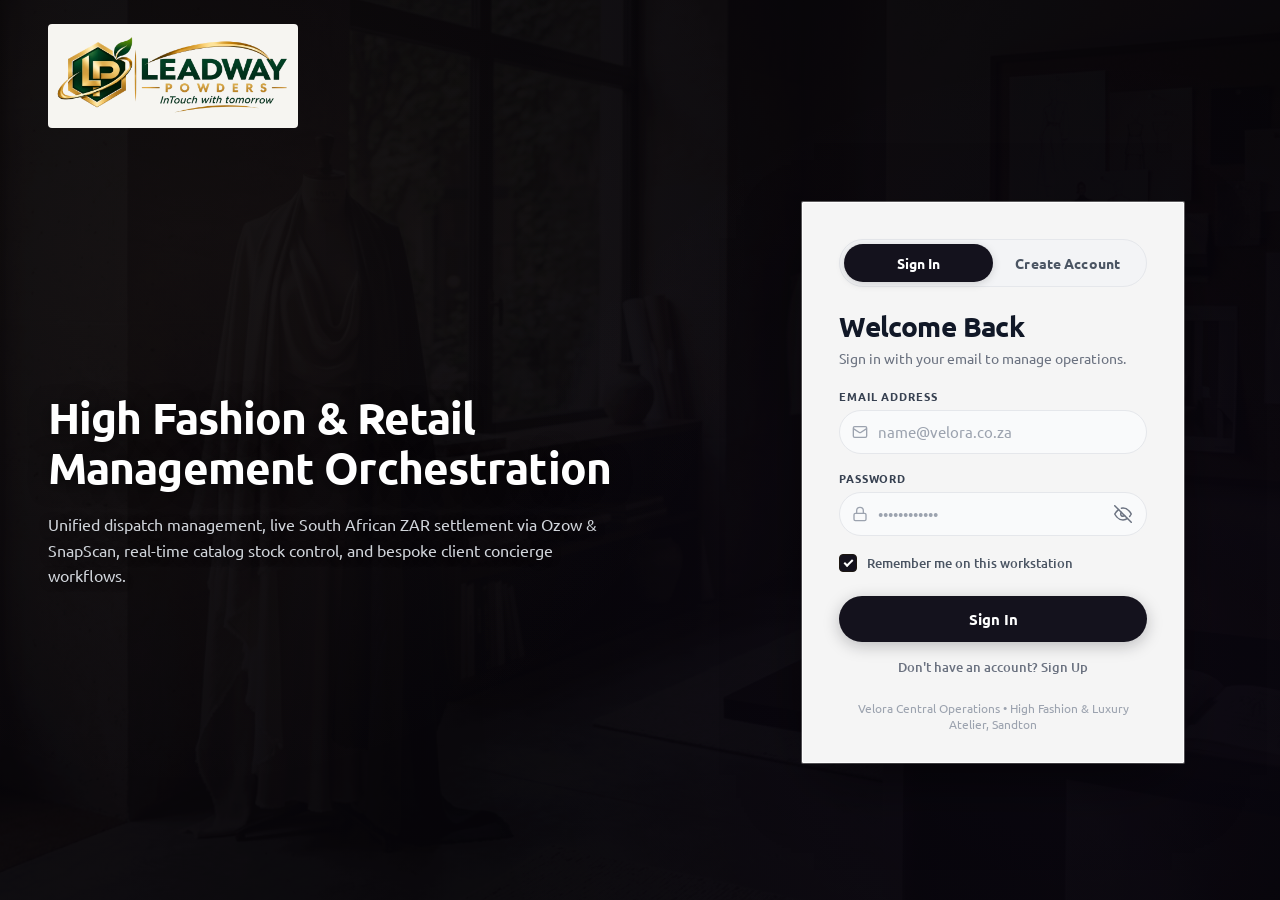
==== admin/index.html @ c2f677cd "feat: initialize project structure and configuration" ====
<!DOCTYPE html>
<html lang="en">

<head>
  <meta charset="UTF-8">
  <meta name="viewport" content="width=device-width, initial-scale=1.0">
  <meta name="description"
    content="Velora Store Management Dashboard — Real-time order fulfillment, revenue analytics, customer tracking, and stock inventory.">
  <title>Velora Operations — Store Management Dashboard</title>
  <link rel="icon" type="image/png" href="../frontend/images/LandingPageImages/favicon.png">

  <script>
    (function () {
      try {
        var user = localStorage.getItem('velora_admin_user');
        var session = sessionStorage.getItem('velora_admin_session_active');
        var signout = sessionStorage.getItem('velora_explicit_signout');

        var isAuth = false;
        if (signout !== 'true') {
          if (session === 'true') {
            isAuth = true;
          } else if (user) {
            try {
              var parsed = JSON.parse(user);
              if (parsed && (parsed.id || parsed.email || parsed.full_name || parsed.role)) {
                isAuth = true;
              }
            } catch (err) {
              isAuth = (typeof user === 'string' && user.length > 2);
            }
          }
        }

        if (isAuth) {
          document.documentElement.classList.add('velora-authenticated');
          document.documentElement.classList.remove('velora-auth-required');
        } else {
          document.documentElement.classList.add('velora-auth-required');
          document.documentElement.classList.remove('velora-authenticated');
        }
      } catch (e) {
        document.documentElement.classList.add('velora-auth-required');
      }
    })();
  </script>
  <style id="velora-critical-antiflicker">
    /* Instant Anti-Flicker Protection: Synchronously enforced before body render */
    html.velora-authenticated #adminAuthScreen,
    html.velora-authenticated .admin-auth-screen {
      display: none !important;
      visibility: hidden !important;
      opacity: 0 !important;
      pointer-events: none !important;
      transition: none !important;
      animation: none !important;
    }

    html.velora-authenticated #dashboardViewport,
    html.velora-authenticated .dashboard-viewport {
      display: flex !important;
      visibility: visible !important;
      opacity: 1 !important;
      pointer-events: auto !important;
    }

    html.velora-auth-required,
    html:not(.velora-authenticated) {
      background-color: #060408 !important;
    }

    html.velora-auth-required body,
    html:not(.velora-authenticated) body {
      background-color: #060408 !important;
    }

    html.velora-auth-required #dashboardViewport,
    html.velora-auth-required .dashboard-viewport,
    html:not(.velora-authenticated) #dashboardViewport,
    html:not(.velora-authenticated) .dashboard-viewport {
      display: none !important;
      visibility: hidden !important;
      opacity: 0 !important;
      pointer-events: none !important;
      transition: none !important;
      animation: none !important;
    }

    html.velora-auth-required #adminAuthScreen,
    html.velora-auth-required .admin-auth-screen,
    html:not(.velora-authenticated) #adminAuthScreen,
    html:not(.velora-authenticated) .admin-auth-screen {
      display: flex !important;
      visibility: visible !important;
      opacity: 1 !important;
      pointer-events: auto !important;
      z-index: 99999 !important;
    }
  </style>

  <link rel="preconnect" href="https://fonts.googleapis.com">
  <link rel="preconnect" href="https://fonts.gstatic.com" crossorigin>
  <link
    href="https://fonts.googleapis.com/css2?family=Ubuntu:ital,wght@0,300;0,400;0,500;0,700;1,300;1,400;1,500;1,700&display=swap"
    rel="stylesheet">

  <!-- Unified Standalone Styling (Includes all component & auth styles) -->
  <link rel="stylesheet" href="./dashboard.css">

  <script>
    window.currentTab = 'dashboard';
    window._earlyActionQueue = [];

    function _queueOrRun(realFnName, fallbackRun, ...args) {
      if (typeof window[realFnName] === 'function') {
        return window[realFnName](...args);
      }
      if (typeof fallbackRun === 'function') {
        fallbackRun();
      }
      window._earlyActionQueue.push(() => {
        if (typeof window[realFnName] === 'function') {
          window[realFnName](...args);
        }
      });
    }

    if (!window.switchTab) {
      window.switchTab = function (tabId) {
        window.currentTab = tabId;
        _queueOrRun('_realSwitchTab', null, tabId);
      };
    }

    if (!window.adminSignOut) {
      window.adminSignOut = function () {
        try {
          const key = (window.STORAGE_KEYS && window.STORAGE_KEYS.AUTH_USER) || 'velora_admin_user';
          localStorage.removeItem(key);
        } catch (e) { }
        if (typeof window._realAdminSignOut === 'function') {
          window._realAdminSignOut();
        } else if (typeof window.checkAdminAuthSession === 'function') {
          window.checkAdminAuthSession();
        } else {
          window._earlyActionQueue.push(() => {
            if (typeof window._realAdminSignOut === 'function') {
              window._realAdminSignOut();
            } else if (typeof window.checkAdminAuthSession === 'function') {
              window.checkAdminAuthSession();
            } else {
              window.location.reload();
            }
          });
        }
      };
    }

    if (!window.adminLogin) {
      window.adminLogin = function (...args) {
        _queueOrRun('_realAdminLogin', null, ...args);
      };
    }

    if (!window.showAuthGate) {
      window.showAuthGate = function () {
        document.documentElement.classList.add('velora-auth-required');
        document.documentElement.classList.remove('velora-authenticated');
        const el = document.getElementById('adminAuthScreen');
        if (el) el.style.setProperty('display', 'flex', 'important');
        const dash = document.getElementById('dashboardViewport') || document.querySelector('.dashboard-viewport');
        if (dash) dash.style.setProperty('display', 'none', 'important');
        if (typeof window._realShowAuthGate === 'function') {
          window._realShowAuthGate();
        } else {
          window._earlyActionQueue.push(() => {
            if (typeof window._realShowAuthGate === 'function') window._realShowAuthGate();
          });
        }
      };
    }

    if (!window.closeAuthGate) {
      window.closeAuthGate = function () {
        try {
          sessionStorage.setItem('velora_admin_session_active', 'true');
          sessionStorage.removeItem('velora_explicit_signout');
          if (!localStorage.getItem('velora_admin_user')) {
            localStorage.setItem('velora_admin_user', JSON.stringify({
              id: 1,
              full_name: 'Kristina Evans',
              email: 'kris.evans@velora.co.za',
              role: 'Studio Director'
            }));
          }
        } catch (e) { }

        document.documentElement.classList.remove('velora-auth-required');
        document.documentElement.classList.add('velora-authenticated');
        const el = document.getElementById('adminAuthScreen');
        if (el) {
          el.style.setProperty('display', 'none', 'important');
          el.style.setProperty('visibility', 'hidden', 'important');
          el.style.setProperty('opacity', '0', 'important');
        }
        const dash = document.getElementById('dashboardViewport') || document.querySelector('.dashboard-viewport');
        if (dash) {
          dash.style.setProperty('display', 'flex', 'important');
          dash.style.setProperty('visibility', 'visible', 'important');
          dash.style.setProperty('opacity', '1', 'important');
        }
        if (typeof window._realCloseAuthGate === 'function') {
          window._realCloseAuthGate();
        } else {
          window._earlyActionQueue.push(() => {
            if (typeof window._realCloseAuthGate === 'function') window._realCloseAuthGate();
          });
        }
      };
    }

    if (!window.togglePasswordVisibility) {
      window.togglePasswordVisibility = function () {
        _queueOrRun('_realTogglePasswordVisibility', () => {
          const pwd = document.getElementById('kinderPassword');
          if (pwd) pwd.type = pwd.type === 'password' ? 'text' : 'password';
        });
      };
    }

    if (!window.setKinderAuthMode) {
      window.setKinderAuthMode = function (mode, shouldFocus) {
        _queueOrRun('_realSetKinderAuthMode', null, mode, shouldFocus);
      };
    }

    if (!window.toggleKinderAuthMode) {
      window.toggleKinderAuthMode = function () {
        _queueOrRun('_realToggleKinderAuthMode', null);
      };
    }

    if (!window.fillKinderAccount) {
      window.fillKinderAccount = function (profileKey) {
        _queueOrRun('_realFillKinderAccount', null, profileKey);
      };
    }

    if (!window.handleKinderAuthSubmit) {
      window.handleKinderAuthSubmit = function (e) {
        if (e && typeof e.preventDefault === 'function') e.preventDefault();
        _queueOrRun('_realHandleKinderAuthSubmit', null, e);
      };
    }

    if (!window.closeMobileSidebar) {
      window.closeMobileSidebar = function () {
        const sidebar = document.getElementById('dashboardSidebar');
        if (sidebar) sidebar.classList.remove('mobile-open', 'open');
        const backdrop = document.getElementById('mobileSidebarBackdrop');
        if (backdrop) backdrop.classList.remove('active');
        document.body.classList.remove('sidebar-drawer-active');
      };
    }

    if (!window.toggleMobileSidebar) {
      window.toggleMobileSidebar = function (e) {
        if (e && typeof e.stopPropagation === 'function') e.stopPropagation();
        const sidebar = document.getElementById('dashboardSidebar');
        const backdrop = document.getElementById('mobileSidebarBackdrop');
        if (sidebar) {
          const isOpen = sidebar.classList.toggle('mobile-open');
          sidebar.classList.toggle('open', isOpen);
          if (backdrop) backdrop.classList.toggle('active', isOpen);
          document.body.classList.toggle('sidebar-drawer-active', isOpen);
        }
      };
    }

    if (!window.showToast) {
      window.showToast = function (msg, duration) {
        _queueOrRun('_realShowToast', () => console.log('[Velora Toast]', msg), msg, duration);
      };
    }

    if (!window.openNewProductModal) {
      window.openNewProductModal = function () {
        const m = document.getElementById('newProductModal');
        if (m) m.classList.add('open');
      };
    }
    if (!window.closeNewProductModal) {
      window.closeNewProductModal = function () {
        const m = document.getElementById('newProductModal');
        if (m) m.classList.remove('open');
      };
    }

    if (!window.openNewCustomerModal) {
      window.openNewCustomerModal = function () {
        const m = document.getElementById('newCustomerModal');
        if (m) m.classList.add('open');
      };
    }
    if (!window.closeNewCustomerModal) {
      window.closeNewCustomerModal = function () {
        const m = document.getElementById('newCustomerModal');
        if (m) m.classList.remove('open');
      };
    }

    if (!window.openReceiptModal) {
      window.openReceiptModal = function (orderId) {
        _queueOrRun('_realOpenReceiptModal', null, orderId);
      };
    }
    if (!window.closeReceiptModal) {
      window.closeReceiptModal = function () {
        const m = document.getElementById('receiptModal');
        if (m) m.classList.remove('open');
      };
    }

    if (!window.openOrderDrawer) {
      window.openOrderDrawer = function (orderId) {
        _queueOrRun('selectAndOpenOrder', null, orderId);
      };
    }
    if (!window.closeOrderDrawer) {
      window.closeOrderDrawer = function () {
        const d = document.getElementById('orderDrawer');
        if (d) d.classList.remove('open');
      };
    }

    if (!window.openHeaderSearch) {
      window.openHeaderSearch = function () {
        _queueOrRun('_realOpenHeaderSearch', null);
      };
    }
    if (!window.closeHeaderSearch) {
      window.closeHeaderSearch = function () {
        _queueOrRun('_realCloseHeaderSearch', null);
      };
    }

    if (!window.toggleCountryDropdown) {
      window.toggleCountryDropdown = function (force) {
        _queueOrRun('_realToggleCountryDropdown', null, force);
      };
    }

    if (!window.downloadProjectZip) {
      window.downloadProjectZip = function () {
        if (typeof window._realDownloadProjectZip === 'function') {
          return window._realDownloadProjectZip();
        }
        _queueOrRun('_realDownloadProjectZip', () => {
          if (typeof window.showToast === 'function') {
            window.showToast('Preparing project ZIP archive...');
          }
          const downloadPath = (window.location && window.location.pathname && window.location.pathname.startsWith('/admin')) ? '/admin/download' : '/download';
          const a = document.createElement('a');
          a.style.display = 'none';
          a.href = downloadPath;
          a.download = 'velora-project.zip';
          document.body.appendChild(a);
          a.click();
          setTimeout(() => {
            if (a.parentNode) a.parentNode.removeChild(a);
          }, 1000);
        });
      };
    }
  </script>
</head>

<body>

  <!-- 0. Authentication Screen (First in DOM so login renders instantaneously without dashboard flash) -->
  <div class="admin-auth-screen kinder-auth-theme" id="adminAuthScreen" data-component="auth">
    <div class="kinder-auth-canvas">
      <div class="kinder-bg-decorations" aria-hidden="true">
        <div class="kinder-fashion-layer"></div>
        <div class="kinder-mesh-ambient"></div>
      </div>

      <header class="kinder-top-bar">
        <div class="kinder-brand-logo-group">
          <div class="kinder-brand-text">
            <img src="../frontend/images/LandingPageImages/logo.png" alt="LEADWAY POWDERS" class="admin-brand-logo">
          </div>
        </div>
        <div class="kinder-top-actions">
          <button type="button" class="kinder-back-btn" id="kinderBackToDashBtn" onclick="window.closeAuthGate()"
            style="display: none;" title="Return to Dashboard">
            <svg width="14" height="14" viewBox="0 0 24 24" fill="none" stroke="currentColor" stroke-width="2">
              <line x1="18" y1="6" x2="6" y2="18"></line>
              <line x1="6" y1="6" x2="18" y2="18"></line>
            </svg>
            <span>Return to Dashboard</span>
          </button>
        </div>
      </header>

      <main class="kinder-main-container">
        <section class="kinder-editorial-hero" aria-label="Velora Studio Overview">
          <h2 class="kinder-hero-headline">High Fashion & Retail Management Orchestration</h2>
          <p class="kinder-hero-desc">
            Unified dispatch management, live South African ZAR settlement via Ozow & SnapScan, real-time catalog stock
            control, and bespoke client concierge workflows.
          </p>
        </section>

        <section class="kinder-form-wrapper" aria-label="Sign In or Register">
          <div class="kinder-form-card" id="kinderFormCard">

            <div class="kinder-mode-tabs" role="tablist">
              <button type="button" class="kinder-tab-btn active" id="kinderTabLogin"
                onclick="window.setKinderAuthMode('login', true)">Sign In</button>
              <button type="button" class="kinder-tab-btn" id="kinderTabSignUp"
                onclick="window.setKinderAuthMode('signup', true)">Create Account</button>
            </div>

            <h1 class="kinder-form-title" id="kinderAuthTitle">Welcome Back</h1>
            <p class="kinder-form-subtitle" id="kinderAuthSubtitle">Sign in with your authorized studio email to manage
              operations.</p>

            <div class="kinder-auth-alert" id="kinderAuthAlert" style="display: none;" role="alert"></div>

            <form class="kinder-form" id="kinderAuthForm" onsubmit="window.handleKinderAuthSubmit(event); return false;"
              novalidate>

              <div class="kinder-field-group" id="kinderNameGroup" style="display: none;">
                <label class="kinder-field-label" for="kinderFullName">FULL NAME</label>

                <div class="kinder-input-wrapper">
                  <svg class="kinder-input-icon" width="16" height="16" viewBox="0 0 24 24" fill="none"
                    stroke="currentColor" stroke-width="2">
                    <path d="M20 21v-2a4 4 0 0 0-4-4H8a4 4 0 0 0-4 4v2"></path>
                    <circle cx="12" cy="7" r="4"></circle>
                  </svg>

                  <input type="text" id="kinderFullName" class="kinder-underline-input" placeholder="e.g. Samira Hadid"
                    autocomplete="off">
                </div>
              </div>

              <div class="kinder-field-group">
                <label class="kinder-field-label" for="kinderEmail">
                  EMAIL ADDRESS
                </label>

                <div class="kinder-input-wrapper">
                  <svg class="kinder-input-icon" width="16" height="16" viewBox="0 0 24 24" fill="none"
                    stroke="currentColor" stroke-width="2">
                    <rect width="20" height="16" x="2" y="4" rx="2"></rect>
                    <path d="m22 7-8.97 5.7a1.94 1.94 0 0 1-2.06 0L2 7"></path>
                  </svg>

                  <input type="email" id="kinderEmail" class="kinder-underline-input" placeholder="name@velora.co.za"
                    autocomplete="off">
                </div>
              </div>

              <div class="kinder-field-group">
                <label class="kinder-field-label" for="kinderPassword">
                  PASSWORD
                </label>

                <div class="kinder-password-box kinder-input-wrapper">
                  <svg class="kinder-input-icon" width="16" height="16" viewBox="0 0 24 24" fill="none"
                    stroke="currentColor" stroke-width="2">
                    <rect x="3" y="11" width="18" height="11" rx="2" ry="2"></rect>
                    <path d="M7 11V7a5 5 0 0 1 10 0v4"></path>
                  </svg>

                  <input type="password" id="kinderPassword" class="kinder-underline-input" placeholder="••••••••••••"
                    autocomplete="new-password">

                  <button type="button" class="kinder-eye-toggle" id="kinderEyeToggle"
                    aria-label="Toggle password visibility">
                    <svg id="kinderEyeIcon" width="18" height="18" viewBox="0 0 24 24" fill="none" stroke="currentColor"
                      stroke-width="2" stroke-linecap="round" stroke-linejoin="round">
                      <path
                        d="M17.94 17.94A10.07 10.07 0 0 1 12 20c-7 0-11-8-11-8a18.45 18.45 0 0 1 5.06-5.94M9.9 4.24A9.12 9.12 0 0 1 12 4c7 0 11 8 11 8a18.5 18.5 0 0 1-2.16 3.19m-6.72-1.07a3 3 0 1 1-4.24-4.24">
                      </path>
                      <line x1="1" y1="1" x2="23" y2="23"></line>
                    </svg>
                  </button>
                </div>
              </div>

              <div class="kinder-field-group" id="kinderConfirmPasswordGroup" style="display: none;">
                <label class="kinder-field-label" for="kinderConfirmPassword">
                  CONFIRM PASSWORD
                </label>

                <div class="kinder-input-wrapper">
                  <svg class="kinder-input-icon" width="16" height="16" viewBox="0 0 24 24" fill="none"
                    stroke="currentColor" stroke-width="2">
                    <rect x="3" y="11" width="18" height="11" rx="2" ry="2"></rect>
                    <path d="M7 11V7a5 5 0 0 1 10 0v4"></path>
                  </svg>

                  <input type="password" id="kinderConfirmPassword" class="kinder-underline-input"
                    placeholder="••••••••••••" autocomplete="new-password">
                </div>
              </div>

              <label class="kinder-checkbox-row">
                <input type="checkbox" id="kinderTermsCheckbox" class="kinder-checkbox-input" checked>

                <span class="kinder-checkbox-label-text" id="kinderTermsText">
                  Remember me
                </span>
              </label>

              <div class="kinder-actions-stack">
                <button type="submit" class="kinder-btn kinder-btn-solid" id="kinderPrimaryBtn">
                  Sign In
                </button>

                <button type="button" class="kinder-btn-switch" id="kinderSecondaryBtn"
                  onclick="window.toggleKinderAuthMode()">
                  Don't have an account? Create Account
                </button>
              </div>

            </form>

            <div class="kinder-footer-text">
              Velora Central Operations • High Fashion & Luxury Atelier, Sandton
            </div>
          </div>
        </section>
      </main>
    </div>
  </div>

  <div class="dashboard-viewport" id="dashboardViewport">
    <div class="dashboard-shell">

      <div class="mobile-sidebar-backdrop" id="mobileSidebarBackdrop"></div>

      <!-- 1. Navigation Sidebar -->
      <aside class="dashboard-sidebar" id="dashboardSidebar" data-component="sidebar">
        <div>
          <div class="sidebar-header-row"
            style="display: flex; align-items: center; justify-content: space-between; border-bottom: 1px solid var(--dash-sidebar-line); padding-bottom: 16px; margin-bottom: 8px;">
            <a href="./index.html" class="sidebar-brand" style="border-bottom: none; padding: 0;"
              aria-label="LEADWAY POWDERS home">
              <span class="brand"><img src="../frontend/images/LandingPageImages/logo.png" alt="LEADWAY POWDERS"></span>
              <span class="brand-subtitle">Operations Portal</span>
            </a>
            <button type="button" class="sidebar-mobile-close-btn" id="sidebarMobileCloseBtn"
              aria-label="Close navigation" onclick="window.closeMobileSidebar()">
              <svg width="18" height="18" viewBox="0 0 24 24" fill="none" stroke="currentColor" stroke-width="2.5">
                <line x1="18" y1="6" x2="6" y2="18"></line>
                <line x1="6" y1="6" x2="18" y2="18"></line>
              </svg>
            </button>
          </div>

          <nav class="sidebar-nav">
            <button type="button" class="nav-item active" data-tab="dashboard">
              <svg viewBox="0 0 24 24" fill="none" stroke="currentColor">
                <path d="M3 9l9-7 9 7v11a2 2 0 0 1-2 2H5a2 2 0 0 1-2-2z"></path>
                <polyline points="9 22 9 12 15 12 15 22"></polyline>
              </svg>
              <span>Dashboard</span>
            </button>

            <button type="button" class="nav-item" data-tab="orders">
              <svg viewBox="0 0 24 24" fill="none" stroke="currentColor">
                <rect x="3" y="3" width="7" height="7"></rect>
                <rect x="14" y="3" width="7" height="7"></rect>
                <rect x="14" y="14" width="7" height="7"></rect>
                <rect x="3" y="14" width="7" height="7"></rect>
              </svg>
              <span>Orders</span>
            </button>

            <button type="button" class="nav-item" data-tab="drivers">
              <svg viewBox="0 0 24 24" fill="none" stroke="currentColor">
                <path d="M3 13V6a2 2 0 0 1 2-2h9v9H3z"></path>
                <path d="M14 8h4l3 4v6h-3"></path>
                <circle cx="7.5" cy="18" r="2.5"></circle>
                <circle cx="17.5" cy="18" r="2.5"></circle>
                <path d="M10 18h5"></path>
              </svg>
              <span>Drivers</span>
            </button>

            <button type="button" class="nav-item" data-tab="returns">
              <svg viewBox="0 0 24 24" fill="none" stroke="currentColor">
                <polyline points="1 4 1 10 7 10"></polyline>
                <path d="M3.51 15a9 9 0 1 0 2.13-9.36L1 10"></path>
              </svg>
              <span>Returns</span>
            </button>

            <button type="button" class="nav-item" data-tab="inventory">
              <svg viewBox="0 0 24 24" fill="none" stroke="currentColor">
                <path d="M6 2L3 6v14a2 2 0 0 0 2 2h14a2 2 0 0 0 2-2V6l-3-4z"></path>
                <line x1="3" y1="6" x2="21" y2="6"></line>
                <path d="M16 10a4 4 0 0 1-8 0"></path>
              </svg>
              <span>Products & Stock</span>
            </button>

            <button type="button" class="nav-item" data-tab="payments">
              <svg viewBox="0 0 24 24" fill="none" stroke="currentColor">
                <rect x="1" y="4" width="22" height="16" rx="2" ry="2"></rect>
                <line x1="1" y1="10" x2="23" y2="10"></line>
              </svg>
              <span>Payments</span>
            </button>

            <button type="button" class="nav-item" data-tab="customers">
              <svg viewBox="0 0 24 24" fill="none" stroke="currentColor">
                <path d="M17 21v-2a4 4 0 0 0-4-4H5a4 4 0 0 0-4 4v2"></path>
                <circle cx="9" cy="7" r="4"></circle>
                <path d="M23 21v-2a4 4 0 0 0-3-3.87"></path>
                <path d="M16 3.13a4 4 0 0 1 0 7.75"></path>
              </svg>
              <span>Customers</span>
            </button>
          </nav>
        </div>

        <div class="sidebar-footer-nav">
          <button type="button" class="nav-item" id="sidebarNotificationBtn" data-tab="notifications"
            onclick="window.switchTab('notifications')">
            <svg viewBox="0 0 24 24" fill="none" stroke="currentColor">
              <path d="M18 8A6 6 0 0 0 6 8c0 7-3 9-3 9h18s-3-2-3-9"></path>
              <path d="M13.73 21a2 2 0 0 1-3.46 0"></path>
            </svg>
            <span>Notifications</span>
          </button>

          <button type="button" class="nav-item" id="sidebarSettingsBtn" data-tab="settings"
            onclick="window.switchTab('settings')">
            <svg viewBox="0 0 24 24" fill="none" stroke="currentColor">
              <circle cx="12" cy="12" r="3"></circle>
              <path
                d="M19.4 15a1.65 1.65 0 0 0 .33 1.82l.06.06a2 2 0 0 1 0 2.83 2 2 0 0 1-2.83 0l-.06-.06a1.65 1.65 0 0 0-1.82-.33 1.65 1.65 0 0 0-1 1.51V21a2 2 0 0 1-2 2 2 2 0 0 1-2-2v-.09A1.65 1.65 0 0 0 9 19.4a1.65 1.65 0 0 0-1.82.33l-.06.06a2 2 0 0 1-2.83 0 2 2 0 0 1 0-2.83l.06-.06a1.65 1.65 0 0 0 .33-1.82 1.65 1.65 0 0 0-1.51-1H3a2 2 0 0 1-2-2 2 2 0 0 1 2-2h.09A1.65 1.65 0 0 0 4.6 9a1.65 1.65 0 0 0-.33-1.82l-.06-.06a2 2 0 0 1 0-2.83 2 2 0 0 1 2.83 0l.06.06a1.65 1.65 0 0 0 1.82.33H9a1.65 1.65 0 0 0 1-1.51V3a2 2 0 0 1 2-2 2 2 0 0 1 2 2v.09a1.65 1.65 0 0 0 1 1.51 1.65 1.65 0 0 0 1.82-.33l.06-.06a2 2 0 0 1 2.83 0 2 2 0 0 1 0 2.83l-.06.06a1.65 1.65 0 0 0-.33 1.82V9a1.65 1.65 0 0 0 1.51 1H21a2 2 0 0 1 2 2 2 2 0 0 1-2 2h-.09a1.65 1.65 0 0 0-1.51 1z">
              </path>
            </svg>
            <span>Settings</span>
          </button>

          <button type="button" class="nav-item" style="color: #f87171;" onclick="window.adminSignOut()">
            <svg viewBox="0 0 24 24" fill="none" stroke="currentColor">
              <path d="M9 21H5a2 2 0 0 1-2-2V5a2 2 0 0 1 2-2h4"></path>
              <polyline points="16 17 21 12 16 7"></polyline>
              <line x1="21" y1="12" x2="9" y2="12"></line>
            </svg>
            <span>Log Out</span>
          </button>
        </div>
      </aside>

      <main class="dashboard-main">
        <!-- 2. Header / Topbar -->
        <header class="dashboard-topbar" id="dashboardTopbar" data-component="header">
          <div class="topbar-left">
            <button type="button" class="mobile-menu-toggle" id="mobileMenuToggle" aria-label="Toggle Menu"
              aria-expanded="false">
              <svg width="20" height="20" viewBox="0 0 24 24" fill="none" stroke="currentColor" stroke-width="2">
                <line x1="3" y1="12" x2="21" y2="12"></line>
                <line x1="3" y1="6" x2="21" y2="6"></line>
                <line x1="3" y1="18" x2="21" y2="18"></line>
              </svg>
            </button>

          </div>

          <div class="topbar-search-container" id="topbarSearchContainer">
            <div class="header-search-box" id="headerSearchBox">
              <svg class="header-search-icon" width="16" height="16" viewBox="0 0 24 24" fill="none"
                stroke="currentColor" stroke-width="2" aria-hidden="true">
                <circle cx="11" cy="11" r="8"></circle>
                <line x1="21" y1="21" x2="16.65" y2="16.65"></line>
              </svg>
              <input type="text" id="headerGlobalSearchInput" class="header-search-input"
                placeholder="Search orders, items, clients, pages... (⌘K)" autocomplete="off" spellcheck="false"
                aria-label="Global search">
              <button type="button" class="header-search-clear-btn" id="headerSearchClearBtn" aria-label="Clear search"
                style="display: none;">
                <svg width="14" height="14" viewBox="0 0 24 24" fill="none" stroke="currentColor" stroke-width="2">
                  <line x1="18" y1="6" x2="6" y2="18"></line>
                  <line x1="6" y1="6" x2="18" y2="18"></line>
                </svg>
              </button>
              <div class="header-search-badge" id="headerSearchShortcutBadge" title="Press ⌘K or / to search">
                <span>⌘K</span>
              </div>
            </div>

            <div class="header-search-popover" id="headerSearchPopover" style="display: none;" role="dialog"
              aria-label="Search results" aria-modal="false">
              <div class="search-category-tabs" id="searchCategoryTabs">
                <button type="button" class="search-tab-pill active" data-search-tab="all">All <span class="tab-count"
                    id="searchCountAll">0</span></button>
                <button type="button" class="search-tab-pill" data-search-tab="orders">Orders <span class="tab-count"
                    id="searchCountOrders">0</span></button>
                <button type="button" class="search-tab-pill" data-search-tab="products">Products <span
                    class="tab-count" id="searchCountProducts">0</span></button>
                <button type="button" class="search-tab-pill" data-search-tab="customers">Customers <span
                    class="tab-count" id="searchCountCustomers">0</span></button>
                <button type="button" class="search-tab-pill" data-search-tab="payments">Payments <span
                    class="tab-count" id="searchCountPayments">0</span></button>
                <button type="button" class="search-tab-pill" data-search-tab="pages">Navigation</button>
              </div>

              <div class="search-results-viewport" id="searchResultsViewport"></div>

              <div class="search-popover-footer">
                <div class="search-footer-shortcuts">
                  <span class="shortcut-item"><kbd>↑</kbd><kbd>↓</kbd> Navigate</span>
                  <span class="shortcut-item"><kbd>↵</kbd> Select</span>
                  <span class="shortcut-item"><kbd>ESC</kbd> Close</span>
                </div>
                <div class="search-footer-brand">
                  <span>LEADWAY POWDERS Operations</span>
                </div>
              </div>
            </div>
          </div>

          <div class="topbar-right">
            <div class="country-currency-picker-container" id="countryCurrencyPickerContainer">
              <button type="button" class="country-currency-btn" id="countryCurrencyBtn"
                aria-label="Select Country and Currency" aria-haspopup="true" aria-expanded="false"
                title="Change country & currency">
                <span class="country-flag-icon" id="headerSelectedFlag">🇿🇦</span>
                <span class="country-code-pill" id="headerSelectedCode">ZAR</span>

              </button>

              <div class="country-dropdown-popover" id="countryCurrencyDropdown" style="display: none;" role="menu">
                <div class="country-popover-header">
                  <div class="country-popover-title">Store Country & Currency</div>
                  <div class="country-popover-subtitle">Select a country to convert all store prices and reports</div>
                  <div class="country-search-bar">
                    <svg width="14" height="14" viewBox="0 0 24 24" fill="none" stroke="currentColor" stroke-width="2">
                      <circle cx="11" cy="11" r="8"></circle>
                      <line x1="21" y1="21" x2="16.65" y2="16.65"></line>
                    </svg>
                    <input type="text" id="countrySearchInput" placeholder="Search country, currency..."
                      autocomplete="off">
                  </div>
                </div>
                <div class="country-options-list" id="countryDropdownList"></div>
              </div>
            </div>

            <div class="notification-center-container" id="notificationCenterContainer">
              <button type="button" class="action-icon-btn" id="headerNotificationBtn" title="Notifications"
                aria-label="Notifications" onclick="window.switchTab('notifications')">
                <svg width="18" height="18" viewBox="0 0 24 24" fill="none" stroke="currentColor" stroke-width="2">
                  <path d="M18 8A6 6 0 0 0 6 8c0 7-3 9-3 9h18s-3-2-3-9"></path>
                  <path d="M13.73 21a2 2 0 0 1-3.46 0"></path>
                </svg>
                <span class="notification-badge-count" id="headerNotificationCount">4</span>
              </button>
            </div>

            <button type="button" class="action-icon-btn mobile-search-toggle-btn" id="mobileSearchToggleBtn"
              title="Search Orders, Catalog, Clients (⌘K)" aria-label="Open search">
              <svg width="18" height="18" viewBox="0 0 24 24" fill="none" stroke="currentColor" stroke-width="2">
                <circle cx="11" cy="11" r="8"></circle>
                <line x1="21" y1="21" x2="16.65" y2="16.65"></line>
              </svg>
            </button>


            <div class="admin-profile-pill" id="adminProfilePill"
              title="Authenticated Administrator">
              <img class="admin-avatar" id="topbarAdminAvatar" src="" alt="Administrator">

              <div class="admin-info">
                <span class="admin-name" id="topbarAdminName">
                  Administrator
                </span>

                <span class="admin-role" id="topbarAdminRole">
                  admin
                </span>
              </div>
            </div>

          </div>
        </header>

        <div class="filter-bar" id="mainFilterBar" style="display: none;">
          <div class="filter-left-group">
            <select class="filter-select" id="statusFilterSelect">
              <option value="all">Any status</option>
              <option value="paid">Paid</option>
              <option value="delivered">Delivered</option>
              <option value="completed">Completed</option>
              <option value="transit">In Transit</option>
              <option value="cancelled">Cancelled</option>
            </select>

            <select class="filter-select" id="priceFilterSelect">
              <option value="all">Any amount</option>
              <option value="100-1500" id="filterOptMid">R100 – R1,500</option>
              <option value="under-500" id="filterOptLow">Under R500</option>
              <option value="above-1500" id="filterOptHigh">Above R1,500</option>
            </select>

            <div class="quick-search-input">
              <svg width="14" height="14" viewBox="0 0 24 24" fill="none" stroke="currentColor" stroke-width="2">
                <circle cx="11" cy="11" r="8"></circle>
                <line x1="21" y1="21" x2="16.65" y2="16.65"></line>
              </svg>
              <input type="text" id="orderSearchInputTop" placeholder="Search order, customer...">
            </div>
          </div>

          <div class="filter-right-group">
            <select class="filter-select" id="sortFilterSelectTop">
              <option value="date-desc">Sort by Date (Newest)</option>
              <option value="date-asc">Sort by Date (Oldest)</option>
              <option value="total-desc">Sort by Amount (Highest)</option>
              <option value="total-asc">Sort by Amount (Lowest)</option>
            </select>
          </div>
        </div>

        <div class="view-container">
          <!-- 3. Overview View -->
          <div id="overviewMainView" data-component="overview" style="display: block;">
            <div class="kpi-grid" id="dashOverviewKPISection">
              <div class="kpi-card" id="kpiOverviewRevenue">
                <div class="kpi-header">
                  <span class="kpi-title">Gross Revenue (<span class="current-curr-code">ZAR</span>)</span>
                  <div class="kpi-icon">
                    <svg width="14" height="14" viewBox="0 0 24 24" fill="none" stroke="currentColor" stroke-width="2">
                      <line x1="12" y1="1" x2="12" y2="23"></line>
                      <path d="M17 5H9.5a3.5 3.5 0 0 0 0 7h5a3.5 3.5 0 0 1 0 7H6"></path>
                    </svg>
                  </div>
                </div>
                <div class="kpi-value" id="overviewKpiTotalRev">R0.00</div>
                <div class="kpi-trend positive">
                  <span>↑ +22.4%</span>
                  <span class="kpi-trend-note">vs last period</span>
                </div>
              </div>

              <div class="kpi-card" id="kpiOverviewOrders">
                <div class="kpi-header">
                  <span class="kpi-title">Total Orders</span>
                  <div class="kpi-icon">
                    <svg width="14" height="14" viewBox="0 0 24 24" fill="none" stroke="currentColor" stroke-width="2">
                      <rect x="2" y="3" width="20" height="14" rx="2" ry="2"></rect>
                      <line x1="8" y1="21" x2="16" y2="21"></line>
                      <line x1="12" y1="17" x2="12" y2="21"></line>
                    </svg>
                  </div>
                </div>
                <div class="kpi-value" id="overviewKpiTotalOrders">0</div>
                <div class="kpi-trend positive">
                  <span>↑ +12 new</span>
                  <span class="kpi-trend-note">today</span>
                </div>
              </div>

              <div class="kpi-card" id="kpiOverviewReturns">
                <div class="kpi-header">
                  <span class="kpi-title">Active Returns</span>
                  <div class="kpi-icon">
                    <svg width="14" height="14" viewBox="0 0 24 24" fill="none" stroke="currentColor" stroke-width="2">
                      <polyline points="1 4 1 10 7 10"></polyline>
                      <path d="M3.51 15a9 9 0 1 0 2.13-9.36L1 10"></path>
                    </svg>
                  </div>
                </div>
                <div class="kpi-value" id="overviewKpiActiveReturns">0</div>
                <div class="kpi-trend neutral">
                  <span>Awaiting inspection</span>
                </div>
              </div>

              <div class="kpi-card" id="kpiOverviewBasket">
                <div class="kpi-header">
                  <span class="kpi-title">Average Basket</span>
                  <div class="kpi-icon">
                    <svg width="14" height="14" viewBox="0 0 24 24" fill="none" stroke="currentColor" stroke-width="2">
                      <path d="M22 12h-4l-3 9L9 3l-3 9H2"></path>
                    </svg>
                  </div>
                </div>
                <div class="kpi-value" id="overviewKpiAvgBasket">R0.00</div>
                <div class="kpi-trend positive">
                  <span>↑ +6.2%</span>
                  <span class="kpi-trend-note">conversion</span>
                </div>
              </div>
            </div>

            <div class="overview-grid"
              style="display: grid; grid-template-columns: repeat(auto-fit, minmax(320px, 1fr)); gap: 20px; margin-bottom: 24px;">
              <div class="orders-table-card" style="padding: 24px;">
                <div style="display: flex; justify-content: space-between; align-items: center; margin-bottom: 16px;">
                  <h3 style="margin: 0; font-size: 16px; font-weight: 700;">Live Operations Queue</h3>
                  <span class="status-pill status-paid">Store Active</span>
                </div>
                <div style="display: flex; flex-direction: column; gap: 14px;">
                  <div
                    style="display: flex; justify-content: space-between; align-items: center; padding: 12px 14px; background: var(--dash-bg); border-radius: 10px;">
                    <div>
                      <div style="font-weight: 600; font-size: 13.5px;">Pending Fulfillment</div>
                      <div style="font-size: 11.5px; color: var(--muted);">Ready for courier pickup</div>
                    </div>
                    <button type="button" class="drawer-btn drawer-btn-dark"
                      style="flex: initial; padding: 6px 14px; font-size: 12px;"
                      onclick="window.switchTab('orders')">Review (<span id="overviewPendingFulfillmentCount">0</span>)</button>
                  </div>

                  <div
                    style="display: flex; justify-content: space-between; align-items: center; padding: 12px 14px; background: var(--dash-bg); border-radius: 10px;">
                    <div>
                      <div style="font-weight: 600; font-size: 13.5px;">In-Transit Shipments</div>
                      <div style="font-size: 11.5px; color: var(--muted);">En route via Velora Courier</div>
                    </div>
                    <button type="button" class="drawer-btn drawer-btn-dark"
                      style="flex: initial; padding: 6px 14px; font-size: 12px;"
                      onclick="window.switchTab('orders')">Track (<span id="overviewInTransitCount">0</span>)</button>
                  </div>

                  <div
                    style="display: flex; justify-content: space-between; align-items: center; padding: 12px 14px; background: var(--dash-bg); border-radius: 10px;">
                    <div>
                      <div style="font-weight: 600; font-size: 13.5px;">Return Authorizations</div>
                      <div style="font-size: 11.5px; color: var(--muted);">Returns awaiting studio inspection</div>
                    </div>
                    <button type="button" class="drawer-btn drawer-btn-accent"
                      style="flex: initial; padding: 6px 14px; font-size: 12px;"
                      onclick="window.switchTab('returns')">Inspect (<span id="overviewPendingReturnsCount">0</span>)</button>
                  </div>
                </div>
              </div>

              <div class="orders-table-card" style="padding: 24px;">
                <div style="display: flex; justify-content: space-between; align-items: center; margin-bottom: 16px;">
                  <h3 style="margin: 0; font-size: 16px; font-weight: 700;">Trending Goods</h3>
                  <button type="button" class="action-icon-btn" onclick="window.switchTab('inventory')"
                    title="View Inventory">↗</button>
                </div>
                <div id="overviewTrendingGoodsList" style="display: flex; flex-direction: column; gap: 12px;"></div>
              </div>
            </div>

            <div class="orders-table-card">
              <div
                style="padding: 18px 24px; border-bottom: 1px solid var(--dash-border); display: flex; justify-content: space-between; align-items: center;">
                <h3 style="margin: 0; font-size: 15px; font-weight: 700;">Recent Store Activity</h3>
                <button type="button" class="drawer-btn drawer-btn-dark"
                  style="flex: initial; padding: 6px 14px; font-size: 12px;" onclick="window.switchTab('orders')">View
                  All Orders ↗</button>
              </div>
              <div class="table-responsive">
                <table class="dash-table">
                  <thead>
                    <tr>
                      <th class="select-col"></th>
                      <th>Order</th>
                      <th>Customer</th>
                      <th>Status</th>
                      <th>Total</th>
                      <th>Date</th>
                    </tr>
                  </thead>
                  <tbody id="overviewRecentOrdersBody"></tbody>
                </table>
              </div>
            </div>
          </div>

          <!-- 4. Orders View -->
          <div id="ordersMainView" data-component="orders" style="display: none;">
            <div class="orders-filter-toolbar" id="ordersFilterToolbar">
              <div class="filter-left-group">
                <div class="status-tab-pills" id="ordersStatusTabGroup">
                  <button type="button" class="status-tab-btn active" data-status="all">All</button>
                  <button type="button" class="status-tab-btn" data-status="paid">Paid</button>
                  <button type="button" class="status-tab-btn" data-status="transit">In-Transit</button>
                  <button type="button" class="status-tab-btn" data-status="delivered">Delivered</button>
                  <button type="button" class="status-tab-btn" data-status="cancelled">Cancelled</button>
                </div>

                <div class="quick-search-input">
                  <svg width="15" height="15" viewBox="0 0 24 24" fill="none" stroke="currentColor" stroke-width="2">
                    <circle cx="11" cy="11" r="8"></circle>
                    <line x1="21" y1="21" x2="16.65" y2="16.65"></line>
                  </svg>
                  <input type="text" id="orderSearchInput" placeholder="Search order, customer...">
                </div>
              </div>

              <div class="filter-right-group">
                <button type="button" class="drawer-btn" id="refreshOrdersBtn"
                  style="flex: initial; padding: 7px 12px; font-size: 12.5px;"
                  onclick="window.fetchOrdersFromDb(true)">↻ Refresh DB</button>
                <select class="filter-select" id="sortFilterSelect">
                  <option value="date-desc">Sort by Date (Newest)</option>
                  <option value="date-asc">Sort by Date (Oldest)</option>
                  <option value="total-desc">Sort by Amount (Highest)</option>
                  <option value="total-asc">Sort by Amount (Lowest)</option>
                </select>
              </div>
            </div>

            <div class="kpi-grid" id="dashKPISection">
              <div class="kpi-card" id="kpiOrdersRevenue">
                <div class="kpi-header">
                  <span class="kpi-title">Total Revenue</span>
                  <div class="kpi-icon">
                    <svg width="14" height="14" viewBox="0 0 24 24" fill="none" stroke="currentColor" stroke-width="2">
                      <line x1="12" y1="1" x2="12" y2="23"></line>
                      <path d="M17 5H9.5a3.5 3.5 0 0 0 0 7h5a3.5 3.5 0 0 1 0 7H6"></path>
                    </svg>
                  </div>
                </div>
                <div class="kpi-value" id="ordersKpiRevenue">R0.00</div>
                <div class="kpi-trend positive">
                  <span>↑ +18.4%</span>
                  <span class="kpi-trend-note">vs last month</span>
                </div>
              </div>

              <div class="kpi-card" id="kpiOrdersCount">
                <div class="kpi-header">
                  <span class="kpi-title">Total Orders</span>
                  <div class="kpi-icon">
                    <svg width="14" height="14" viewBox="0 0 24 24" fill="none" stroke="currentColor" stroke-width="2">
                      <rect x="2" y="3" width="20" height="14" rx="2" ry="2"></rect>
                      <line x1="8" y1="21" x2="16" y2="21"></line>
                      <line x1="12" y1="17" x2="12" y2="21"></line>
                    </svg>
                  </div>
                </div>
                <div class="kpi-value" id="ordersKpiCount">0</div>
                <div class="kpi-trend positive">
                  <span>↑ +12 new</span>
                  <span class="kpi-trend-note">today</span>
                </div>
              </div>

              <div class="kpi-card" id="kpiOrdersPending">
                <div class="kpi-header">
                  <span class="kpi-title">Orders to Fulfill</span>
                  <div class="kpi-icon">
                    <svg width="14" height="14" viewBox="0 0 24 24" fill="none" stroke="currentColor" stroke-width="2">
                      <path d="M6 2L3 6v14a2 2 0 0 0 2 2h14a2 2 0 0 0 2-2V6l-3-4z"></path>
                      <line x1="3" y1="6" x2="21" y2="6"></line>
                      <path d="M16 10a4 4 0 0 1-8 0"></path>
                    </svg>
                  </div>
                </div>
                <div class="kpi-value" id="ordersKpiPending">0</div>
                <div class="kpi-trend neutral">
                  <span>Dispatch ready</span>
                </div>
              </div>

              <div class="kpi-card" id="kpiOrdersAOV">
                <div class="kpi-header">
                  <span class="kpi-title">Avg Order Value</span>
                  <div class="kpi-icon">
                    <svg width="14" height="14" viewBox="0 0 24 24" fill="none" stroke="currentColor" stroke-width="2">
                      <path d="M22 12h-4l-3 9L9 3l-3 9H2"></path>
                    </svg>
                  </div>
                </div>
                <div class="kpi-value" id="ordersKpiAOV">R0.00</div>
                <div class="kpi-trend positive">
                  <span>↑ +6.2%</span>
                  <span class="kpi-trend-note">conversion</span>
                </div>
              </div>
            </div>

            <div class="orders-table-card">
              <div class="table-responsive">
                <table class="dash-table">
                  <thead>
                    <tr>
                      <th class="select-col">
                        <input type="checkbox" class="dash-checkbox" id="selectAllOrders" title="Select All">
                      </th>
                      <th>Order</th>
                      <th>Customer</th>
                      <th>Status</th>
                      <th>Total</th>
                      <th>Date</th>
                      <th style="width: 120px;"></th>
                    </tr>
                  </thead>
                  <tbody id="ordersTableBody"></tbody>
                </table>
              </div>
            </div>
          </div>

          <!-- 5. Drivers View -->
          <div id="driversMainView" data-component="drivers" style="display: none;">
            <div class="kpi-grid">
              <div class="kpi-card">
                <div class="kpi-header"><span class="kpi-title">Registered Drivers</span></div>
                <div class="kpi-value" id="driversCount">0</div>
              </div>
            </div>

            <!-- Drivers Table Card (Matches Dashboard Tables UI Theme) -->
            <div class="orders-table-card">
              <div style="padding: 18px 24px; border-bottom: 1px solid var(--dash-border); display: flex; justify-content: space-between; align-items: center; flex-wrap: wrap; gap: 12px;">
                <div>
                  <h3 style="margin: 0 0 4px; font-size: 16px; font-weight: 700;">Regional Courier Fleet</h3>
                  <p style="margin: 0; font-size: 12.5px; color: var(--muted);">Authorized delivery drivers assigned to South African provinces</p>
                </div>
                <div style="display: flex; gap: 10px; align-items: center; flex-wrap: wrap;">
                  <button type="button" class="drawer-btn drawer-btn-dark" onclick="window.openDriverModal()" style="display: inline-flex; align-items: center; gap: 6px; padding: 7px 14px; font-size: 12.5px; border-radius: 8px;">
                    <span>＋ Add Courier Driver</span>
                  </button>
                  <div class="quick-search-input" style="width: 200px;">
                    <svg width="14" height="14" viewBox="0 0 24 24" fill="none" stroke="currentColor" stroke-width="2">
                      <circle cx="11" cy="11" r="8"></circle>
                      <line x1="21" y1="21" x2="16.65" y2="16.65"></line>
                    </svg>
                    <input type="text" id="driverSearchInput" placeholder="Search drivers...">
                  </div>
                  <select class="filter-select" id="driverProvinceFilter">
                    <option value="all">All Provinces</option>
                    <option value="Eastern Cape">Eastern Cape</option>
                    <option value="Free State">Free State</option>
                    <option value="Gauteng">Gauteng</option>
                    <option value="KwaZulu-Natal">KwaZulu-Natal</option>
                    <option value="Limpopo">Limpopo</option>
                    <option value="Mpumalanga">Mpumalanga</option>
                    <option value="Northern Cape">Northern Cape</option>
                    <option value="North West">North West</option>
                    <option value="Western Cape">Western Cape</option>
                  </select>
                </div>
              </div>
              <div class="table-responsive">
                <table class="dash-table">
                  <thead>
                    <tr>
                      <th>Driver</th>
                      <th>Email</th>
                      <th>Phone</th>
                      <th>Province</th>
                      <th>Assigned Orders</th>
                      <th>Status</th>
                      <th style="width: 140px; text-align: right;">Actions</th>
                    </tr>
                  </thead>
                  <tbody id="driversTableBody"></tbody>
                </table>
              </div>
            </div>
          </div>

          <!-- 6. Returns View -->
          <div id="returnsMainView" data-component="returns" style="display: none;">
            <div class="kpi-grid" id="returnsKPISection">
              <div class="kpi-card" id="kpiReturnsPending">
                <div class="kpi-header">
                  <span class="kpi-title">Pending Authorizations</span>
                  <div class="kpi-icon">
                    <svg width="14" height="14" viewBox="0 0 24 24" fill="none" stroke="currentColor" stroke-width="2">
                      <polyline points="1 4 1 10 7 10"></polyline>
                      <path d="M3.51 15a9 9 0 1 0 2.13-9.36L1 10"></path>
                    </svg>
                  </div>
                </div>
                <div class="kpi-value" id="returnsKpiPendingCount">0</div>
                <div class="kpi-trend neutral">
                  <span>Awaiting studio check</span>
                </div>
              </div>

              <div class="kpi-card" id="kpiReturnsTotalVal">
                <div class="kpi-header">
                  <span class="kpi-title">Potential Refund Value</span>
                  <div class="kpi-icon">
                    <svg width="14" height="14" viewBox="0 0 24 24" fill="none" stroke="currentColor" stroke-width="2">
                      <line x1="12" y1="1" x2="12" y2="23"></line>
                      <path d="M17 5H9.5a3.5 3.5 0 0 0 0 7h5a3.5 3.5 0 0 1 0 7H6"></path>
                    </svg>
                  </div>
                </div>
                <div class="kpi-value" id="returnsKpiTotalValue">R0.00</div>
                <div class="kpi-trend neutral">
                  <span>Customer account credits</span>
                </div>
              </div>
            </div>

            <div class="orders-table-card">
              <div
                style="padding: 18px 24px; border-bottom: 1px solid var(--dash-border); display: flex; justify-content: space-between; align-items: center;">
                
              </div>
              <div class="table-responsive">
                <table class="dash-table">
                  <thead>
                    <tr>
                      <th>Return ID</th>
                      <th>Order Ref</th>
                      <th>Customer</th>
                      <th>Reason</th>
                      <th>Refund Amount</th>
                      <th>Return Status</th>
                      <th>Action</th>
                    </tr>
                  </thead>
                  <tbody id="returnsTableBody"></tbody>
                </table>
              </div>
            </div>
          </div>

          <!-- 6. Inventory View -->
          <div id="inventoryMainView" data-component="inventory" style="display: none;">
            <div class="inventory-section" id="inventoryComponent">
              <div class="inventory-header-bar">
                <div>
                  <h3 class="inventory-title"></h3>
                  <p class="inventory-subtitle">
                  </p>
                </div>
                <div class="inventory-header-actions">
                  <!-- View Switcher: Cards, List, Details -->
                  <div class="inv-view-toggle" id="invViewToggle" role="group" aria-label="Catalog view style">

                    <button type="button" class="drawer-btn drawer-btn-dark inventory-add-btn"
                      onclick="window.openNewProductModal()">
                      ＋ Add New Product
                    </button>

                    <button type="button" class="inv-toggle-btn active" data-view="cards" title="Cards Grid View"
                      onclick="window.setInventoryViewMode('cards')">
                      <svg width="14" height="14" viewBox="0 0 24 24" fill="none" stroke="currentColor"
                        stroke-width="2">
                        <rect x="3" y="3" width="7" height="7"></rect>
                        <rect x="14" y="3" width="7" height="7"></rect>
                        <rect x="14" y="14" width="7" height="7"></rect>
                        <rect x="3" y="14" width="7" height="7"></rect>
                      </svg>
                      <span>Cards</span>
                    </button>
                    <button type="button" class="inv-toggle-btn" data-view="list" title="Compact List View"
                      onclick="window.setInventoryViewMode('list')">
                      <svg width="14" height="14" viewBox="0 0 24 24" fill="none" stroke="currentColor"
                        stroke-width="2">
                        <line x1="8" y1="6" x2="21" y2="6"></line>
                        <line x1="8" y1="12" x2="21" y2="12"></line>
                        <line x1="8" y1="18" x2="21" y2="18"></line>
                        <line x1="3" y1="6" x2="3.01" y2="6"></line>
                        <line x1="3" y1="12" x2="3.01" y2="12"></line>
                        <line x1="3" y1="18" x2="3.01" y2="18"></line>
                      </svg>
                      <span>List</span>
                    </button>
                    <button type="button" class="inv-toggle-btn" data-view="details" title="Expanded Detailed View"
                      onclick="window.setInventoryViewMode('details')">
                      <svg width="14" height="14" viewBox="0 0 24 24" fill="none" stroke="currentColor"
                        stroke-width="2">
                        <rect x="3" y="3" width="18" height="18" rx="2" ry="2"></rect>
                        <line x1="3" y1="9" x2="21" y2="9"></line>
                        <line x1="9" y1="21" x2="9" y2="9"></line>
                      </svg>
                      <span>Details</span>
                    </button>
                  </div>
                </div>
              </div>

              <!-- Product Inventory Display Container -->
              <div class="product-inventory-container" id="productInventoryContainer">
                <div class="product-inventory-grid" id="productInventoryGrid"></div>
              </div>
            </div>
          </div>

          <!-- 7. Customers View -->
          <div id="customersMainView" data-component="customers" style="display: none;">
            <div class="kpi-grid" id="customersKPISection">
              <div class="kpi-card" id="kpiCustomersTotal">
                <div class="kpi-header">
                  <span class="kpi-title">Total Registered Clients</span>
                  <div class="kpi-icon">
                    <svg width="14" height="14" viewBox="0 0 24 24" fill="none" stroke="currentColor" stroke-width="2">
                      <path d="M17 21v-2a4 4 0 0 0-4-4H5a4 4 0 0 0-4 4v2"></path>
                      <circle cx="9" cy="7" r="4"></circle>
                    </svg>
                  </div>
                </div>
                <div class="kpi-value" id="customersKpiTotalCount">0</div>
                <div class="kpi-trend positive">
                  <span>↑ +3 this week</span>
                </div>
              </div>

              <div class="kpi-card" id="kpiCustomersLtv">
                <div class="kpi-header">
                  <span class="kpi-title">Average Lifetime Value</span>
                  <div class="kpi-icon">
                    <svg width="14" height="14" viewBox="0 0 24 24" fill="none" stroke="currentColor" stroke-width="2">
                      <line x1="12" y1="1" x2="12" y2="23"></line>
                      <path d="M17 5H9.5a3.5 3.5 0 0 0 0 7h5a3.5 3.5 0 0 1 0 7H6"></path>
                    </svg>
                  </div>
                </div>
                <div class="kpi-value" id="customersKpiAvgLtv">R0.00</div>
                <div class="kpi-trend positive">
                  <span>↑ High retention</span>
                </div>
              </div>
            </div>

            <div class="orders-table-card">
              <div
                style="padding: 18px 24px; border-bottom: 1px solid var(--dash-border); display: flex; justify-content: space-between; align-items: center; flex-wrap: wrap; gap: 12px;">
                <div>
                  <h3 style="margin: 0 0 4px; font-size: 16px; font-weight: 700;"></h3>
                  <p style="margin: 0; font-size: 12.5px; color: var(--muted);"></p>
                </div>
                <div style="display: flex; gap: 10px; align-items: center; flex-wrap: wrap;">
                  <div class="quick-search-input" style="width: 180px;">
                    <svg width="14" height="14" viewBox="0 0 24 24" fill="none" stroke="currentColor" stroke-width="2">
                      <circle cx="11" cy="11" r="8"></circle>
                      <line x1="21" y1="21" x2="16.65" y2="16.65"></line>
                    </svg>
                    <input type="text" id="customerSearchInput" placeholder="Search clients...">
                  </div>
                  <select class="filter-select" id="customerTierFilter">
                    <option value="all">All Tiers</option>
                    <option value="Velora Client">Velora Client</option>
                    <option value="VIP Privilege">VIP Privilege</option>
                    <option value="Gold Member">Gold Member</option>
                    <option value="Standard">Standard</option>
                  </select>
                </div>
              </div>
              <div class="table-responsive">
                <table class="dash-table">
                  <thead>
                    <tr>
                      <th>Client Name</th>
                      <th>Contact Details</th>
                      <th>Location / City</th>
                      <th>Total Orders</th>
                      <th>Lifetime Spend</th>
                      <th style="width: 150px;">Action</th>
                    </tr>
                  </thead>
                  <tbody id="customersTableBody"></tbody>
                </table>
              </div>
            </div>
          </div>

          <!-- 8. Payments View -->
          <div id="paymentsMainView" data-component="payments" style="display: none;">
           

            <div class="orders-table-card">
              <div
                style="padding: 18px 24px; border-bottom: 1px solid var(--dash-border); display: flex; justify-content: space-between; align-items: center; flex-wrap: wrap; gap: 12px;">
                <div>
                  <h3 style="margin: 0 0 4px; font-size: 16px; font-weight: 700;"></h3>
                  <p style="margin: 0; font-size: 12.5px; color: var(--muted);"></p>
                </div>
                <div style="display: flex; gap: 10px; align-items: center; flex-wrap: wrap;">
                  <div class="quick-search-input" style="width: 180px;">
                    <svg width="14" height="14" viewBox="0 0 24 24" fill="none" stroke="currentColor" stroke-width="2">
                      <circle cx="11" cy="11" r="8"></circle>
                      <line x1="21" y1="21" x2="16.65" y2="16.65"></line>
                    </svg>
                    <input type="text" id="paymentSearchInput" placeholder="Search ref, customer...">
                  </div>
                  <select class="filter-select" id="paymentGatewayFilter">
                    <option value="all">All Gateways</option>
                    <option value="EFT">EFT</option>
                    <option value="SnapScan">SnapScan</option>
                    <option value="Zapper">Zapper</option>
                    <option value="Card">Card</option>
                    <option value="Cash on Delivery">Cash on Delivery</option>
                  </select>
                  <select class="filter-select" id="paymentStatusFilter">
                    <option value="all">All Statuses</option>
                    <option value="Paid">Paid</option>
                    <option value="Pending">Pending</option>
                    <option value="Processing">Processing</option>
                    <option value="Refunded">Refunded</option>
                    <option value="Failed">Failed</option>
                  </select>
                </div>
              </div>
              <div class="table-responsive">
                <table class="dash-table">
                  <thead>
                    <tr>
                      <th>Payment Ref</th>
                      <th>Customer</th>
                      <th>Gateway</th>
                      <th>Gross Amount</th>
                      <th>Net Amount</th>
                      <th>Timestamp</th>
                      <th>Status</th>
                      <th style="width: 70px;">Receipt</th>
                    </tr>
                  </thead>
                  <tbody id="paymentsTableBody"></tbody>
                </table>
              </div>
            </div>
          </div>

          <!-- 9. Notifications View -->
          <div id="notificationsMainView" data-component="notifications" style="display: none;">
            <section class="notifications-section" id="notificationsPageComponent">
              <div class="notifications-header-bar">
                
                <div class="notifications-header-actions">
                  <button type="button" class="notif-btn notif-btn-outline" id="btnPageMarkAllRead"
                    onclick="window.markAllNotificationsRead()">
                    <svg width="14" height="14" viewBox="0 0 24 24" fill="none" stroke="currentColor"
                      stroke-width="2.5">
                      <polyline points="20 6 9 17 4 12"></polyline>
                    </svg>
                    <span>Mark All Read</span>
                  </button>
                  <button type="button" class="notif-btn notif-btn-dark" id="btnPageClearAll"
                    onclick="window.clearAllNotifications()">
                    <svg width="14" height="14" viewBox="0 0 24 24" fill="none" stroke="currentColor" stroke-width="2">
                      <polyline points="3 6 5 6 21 6"></polyline>
                      <path d="M19 6v14a2 2 0 0 1-2 2H7a2 2 0 0 1-2-2V6m3 0V4a2 2 0 0 1 2-2h4a2 2 0 0 1 2 2v2"></path>
                    </svg>
                    <span>Clear Alerts</span>
                  </button>
                </div>
              </div>

              <div class="kpi-grid" id="notificationsKPISection">
                <div class="kpi-card" id="kpiNotifsTotal">
                  <div class="kpi-header">
                    <span class="kpi-title">Total Active Notices</span>
                    <div class="kpi-icon">
                      <svg width="14" height="14" viewBox="0 0 24 24" fill="none" stroke="currentColor"
                        stroke-width="2">
                        <path d="M18 8A6 6 0 0 0 6 8c0 7-3 9-3 9h18s-3-2-3-9"></path>
                        <path d="M13.73 21a2 2 0 0 1-3.46 0"></path>
                      </svg>
                    </div>
                  </div>
                  <div class="kpi-value" id="notifsKpiTotalCount">0</div>
                  <div class="kpi-trend neutral">
                    <span>Logged in session</span>
                  </div>
                </div>

                <div class="kpi-card" id="kpiNotifsUnread">
                  <div class="kpi-header">
                    <span class="kpi-title">Unread Alerts</span>
                    <div class="kpi-icon">
                      <svg width="14" height="14" viewBox="0 0 24 24" fill="none" stroke="currentColor"
                        stroke-width="2">
                        <circle cx="12" cy="12" r="10"></circle>
                        <line x1="12" y1="8" x2="12" y2="12"></line>
                        <line x1="12" y1="16" x2="12.01" y2="16"></line>
                      </svg>
                    </div>
                  </div>
                  <div class="kpi-value" id="notifsKpiUnreadCount">0</div>
                  <div class="kpi-trend positive" id="notifsKpiUnreadTrend">
                    <span>Pending review</span>
                  </div>
                </div>

                <div class="kpi-card" id="kpiNotifsActionable">
                  <div class="kpi-header">
                    <span class="kpi-title">Actionable Items</span>
                    <div class="kpi-icon">
                      <svg width="14" height="14" viewBox="0 0 24 24" fill="none" stroke="currentColor"
                        stroke-width="2">
                        <polygon
                          points="12 2 15.09 8.26 22 9.27 17 14.14 18.18 21.02 12 17.77 5.82 21.02 7 14.14 2 9.27 8.91 8.26 12 2">
                        </polygon>
                      </svg>
                    </div>
                  </div>
                  <div class="kpi-value" id="notifsKpiActionableCount">0</div>
                  <div class="kpi-trend neutral">
                    <span>Order & stock dispatches</span>
                  </div>
                </div>
              </div>

              <!-- Notifications Table Card (Matches Dashboard Tables UI Theme) -->
              <div class="orders-table-card">
                <div style="padding: 18px 24px; border-bottom: 1px solid var(--dash-border); display: flex; justify-content: space-between; align-items: center; flex-wrap: wrap; gap: 12px;">
                  <div>
                    <h3 style="margin: 0 0 4px; font-size: 16px; font-weight: 700;">Operational Activity & Alerts</h3>
                    <p style="margin: 0; font-size: 12.5px; color: var(--muted);">Real-time log of customer purchases, stock alerts, returns, and payment settlements</p>
                  </div>
                  <div style="display: flex; gap: 10px; align-items: center; flex-wrap: wrap;">
                    <div class="quick-search-input" style="width: 200px;">
                      <svg width="14" height="14" viewBox="0 0 24 24" fill="none" stroke="currentColor" stroke-width="2">
                        <circle cx="11" cy="11" r="8"></circle>
                        <line x1="21" y1="21" x2="16.65" y2="16.65"></line>
                      </svg>
                      <input type="text" id="notificationSearchInput" placeholder="Search alerts...">
                    </div>
                    <select class="filter-select" id="notifStatusFilter">
                      <option value="all">All Statuses</option>
                      <option value="unread">Unread Only</option>
                      <option value="read">Read Only</option>
                    </select>
                  </div>
                </div>

                <div class="notif-filter-pills" id="notifCategoryFilterGroup">
                  <button type="button" class="notif-pill active" data-category="all"
                    onclick="window.filterNotificationsCategory('all')">
                    All Alerts (<span id="pillCountAll">0</span>)
                  </button>
                  <button type="button" class="notif-pill" data-category="unread"
                    onclick="window.filterNotificationsCategory('unread')">
                    Unread (<span id="pillCountUnread">0</span>)
                  </button>
                  <button type="button" class="notif-pill" data-category="order"
                    onclick="window.filterNotificationsCategory('order')">
                    Orders (<span id="pillCountOrders">0</span>)
                  </button>
                  <button type="button" class="notif-pill" data-category="inventory"
                    onclick="window.filterNotificationsCategory('inventory')">
                    Stock (<span id="pillCountInventory">0</span>)
                  </button>
                  <button type="button" class="notif-pill" data-category="payment"
                    onclick="window.filterNotificationsCategory('payment')">
                    Finance (<span id="pillCountPayment">0</span>)
                  </button>
                  <button type="button" class="notif-pill" data-category="customer"
                    onclick="window.filterNotificationsCategory('customer')">
                    Customers (<span id="pillCountCustomers">0</span>)
                  </button>
                </div>

                <div class="table-responsive">
                  <table class="dash-table">
                    <thead>
                      <tr>
                        <th style="width: 120px;">Category</th>
                        <th>Alert &amp; Details</th>
                        <th>Reference</th>
                        <th>Timestamp</th>
                        <th>Status</th>
                        <th style="width: 120px; text-align: right;">Action</th>
                      </tr>
                    </thead>
                    <tbody id="notificationsTableBody"></tbody>
                  </table>
                </div>
                <div class="notifications-feed-list" id="notificationsFeedList" style="display: none;"></div>
              </div>
            </section>
          </div>

          <!-- 10. Settings View -->
          <div id="settingsMainView" data-component="settings" style="display: none;">
            <section class="settings-section" id="settingsPageComponent">
              <div class="settings-header-bar">
                <div>
                  <h3 class="settings-page-title">Operations & Studio Settings</h3>
                  <p class="settings-page-subtitle">Configure South African retail parameters, currency settlement,
                    courier rates, and security controls.</p>
                </div>
                <div class="settings-header-actions">
                  <button type="button" class="settings-btn settings-btn-outline"
                    onclick="window.resetSettingsDefaults()">Reset Defaults</button>
                  <button type="button" class="settings-btn settings-btn-dark" id="saveSettingsBtn"
                    onclick="window.saveStudioSettings()">Save Configuration</button>
                </div>
              </div>

              <form id="studioSettingsForm" onsubmit="event.preventDefault(); window.saveStudioSettings();">
                <div class="settings-grid">
                  <div class="settings-card">
                    <div class="settings-card-header">
                      <div class="settings-card-icon">
                        <svg width="18" height="18" viewBox="0 0 24 24" fill="none" stroke="currentColor"
                          stroke-width="2">
                          <path d="M3 9l9-7 9 7v11a2 2 0 0 1-2 2H5a2 2 0 0 1-2-2z"></path>
                          <polyline points="9 22 9 12 15 12 15 22"></polyline>
                        </svg>
                      </div>
                      <div>
                        <h4 class="settings-card-title">Studio Identity & Operations</h4>
                        <p class="settings-card-desc">Public store details, client support desk, and headquarter
                          address.</p>
                      </div>
                    </div>
                    <div class="settings-card-body">
                      <div class="settings-field-group">
                        <label class="settings-label" for="settingStoreName">Studio Store Name</label>
                        <input type="text" id="settingStoreName" class="settings-input"
                          value="VELORA E-Commerce Studio">
                      </div>
                      <div class="settings-field-row">
                        <div class="settings-field-group">
                          <label class="settings-label" for="settingSupportEmail">Support Desk Email</label>
                          <input type="email" id="settingSupportEmail" class="settings-input"
                            value="studio@velora.co.za">
                        </div>
                        <div class="settings-field-group">
                          <label class="settings-label" for="settingPhone">Dispatch Hotline</label>
                          <input type="tel" id="settingPhone" class="settings-input" value="+27 11 883 0000">
                        </div>
                      </div>
                      <div class="settings-field-group">
                        <label class="settings-label" for="settingAddress">Studio Headquarters (Physical
                          Address)</label>
                        <input type="text" id="settingAddress" class="settings-input"
                          value="Nelson Mandela Square, Sandton, Johannesburg, 2196, South Africa">
                      </div>
                    </div>
                  </div>

                  <div class="settings-card">
                    <div class="settings-card-header">
                      <div class="settings-card-icon">
                        <svg width="18" height="18" viewBox="0 0 24 24" fill="none" stroke="currentColor"
                          stroke-width="2">
                          <line x1="12" y1="1" x2="12" y2="23"></line>
                          <path d="M17 5H9.5a3.5 3.5 0 0 0 0 7h5a3.5 3.5 0 0 1 0 7H6"></path>
                        </svg>
                      </div>
                      <div>
                        <h4 class="settings-card-title">Currency & Tax Compliance</h4>
                        <p class="settings-card-desc">SARS Value Added Tax (VAT) rate, base currency, and price display
                          options.</p>
                      </div>
                    </div>
                    <div class="settings-card-body">
                      <div class="settings-field-row">
                        <div class="settings-field-group">
                          <label class="settings-label" for="settingCurrency">Operational Base Currency</label>
                          <select id="settingCurrency" class="settings-select">
                            <option value="ZAR" selected>ZAR - South African Rand (R)</option>
                            <option value="USD">USD - US Dollar ($)</option>
                            <option value="GBP">GBP - British Pound (£)</option>
                            <option value="EUR">EUR - Euro (€)</option>
                            <option value="NAD">NAD - Namibian Dollar (N$)</option>
                            <option value="BWP">BWP - Botswana Pula (P)</option>
                            <option value="AUD">AUD - Australian Dollar (A$)</option>
                            <option value="AED">AED - UAE Dirham (AED)</option>
                          </select>
                        </div>
                        <div class="settings-field-group">
                          <label class="settings-label" for="settingVatRate">South Africa VAT Rate (%)</label>
                          <input type="number" id="settingVatRate" class="settings-input" value="15" min="0" max="30">
                        </div>
                      </div>
                      <div class="settings-field-row">
                        <div class="settings-field-group">
                          <label class="settings-label" for="settingVatNumber">SARS VAT Registration No.</label>
                          <input type="text" id="settingVatNumber" class="settings-input" value="4890284910">
                        </div>
                        <div class="settings-field-group">
                          <label class="settings-label" for="settingInvoicePrefix">Invoice Reference Prefix</label>
                          <input type="text" id="settingInvoicePrefix" class="settings-input" value="VEL-ZA-">
                        </div>
                      </div>
                      <div class="settings-toggle-row">
                        <div>
                          <div class="settings-toggle-title">Include 15% VAT in catalog retail prices</div>
                          <div class="settings-toggle-subtitle">Complies with South African CPA price display
                            guidelines.</div>
                        </div>
                        <label class="toggle-switch">
                          <input type="checkbox" id="settingVatInclusive" checked>
                          <span class="toggle-slider"></span>
                        </label>
                      </div>
                    </div>
                  </div>

                  <div class="settings-card">
                    <div class="settings-card-header">
                      <div class="settings-card-icon">
                        <svg width="18" height="18" viewBox="0 0 24 24" fill="none" stroke="currentColor"
                          stroke-width="2">
                          <rect x="1" y="4" width="22" height="16" rx="2" ry="2"></rect>
                          <line x1="1" y1="10" x2="23" y2="10"></line>
                        </svg>
                      </div>
                      <div>
                        <h4 class="settings-card-title">Payment Gateways & SnapScan</h4>
                        <p class="settings-card-desc">Enable or disable checkout settlement methods.</p>
                      </div>
                    </div>
                    <div class="settings-card-body">
                      <div class="settings-toggle-row">
                        <div>
                          <div class="settings-toggle-title">Ozow Instant EFT</div>
                          <div class="settings-toggle-subtitle">Zero card fee direct EFT via FNB, Capitec, Standard
                            Bank, Nedbank & ABSA.</div>
                        </div>
                        <label class="toggle-switch">
                          <input type="checkbox" id="settingGatewayOzow" checked>
                          <span class="toggle-slider"></span>
                        </label>
                      </div>

                      <div class="settings-toggle-row">
                        <div>
                          <div class="settings-toggle-title">SnapScan QR Mobile Checkout</div>
                          <div class="settings-toggle-subtitle">Scan-to-pay mobile QR code settlement with instant
                            confirmation.</div>
                        </div>
                        <label class="toggle-switch">
                          <input type="checkbox" id="settingGatewaySnapScan" checked>
                          <span class="toggle-slider"></span>
                        </label>
                      </div>

                      <div class="settings-toggle-row">
                        <div>
                          <div class="settings-toggle-title">Visa / Mastercard 3D Secure 2.0</div>
                          <div class="settings-toggle-subtitle">Card processing with automated fraud screening and
                            tokenization.</div>
                        </div>
                        <label class="toggle-switch">
                          <input type="checkbox" id="settingGatewayCards" checked>
                          <span class="toggle-slider"></span>
                        </label>
                      </div>

                      <div class="settings-toggle-row">
                        <div>
                          <div class="settings-toggle-title">Apple Pay & Google Pay</div>
                          <div class="settings-toggle-subtitle">One-touch biometric authorization on supported mobile
                            and web devices.</div>
                        </div>
                        <label class="toggle-switch">
                          <input type="checkbox" id="settingGatewayApplePay" checked>
                          <span class="toggle-slider"></span>
                        </label>
                      </div>
                    </div>
                  </div>

                  <div class="settings-card">
                    <div class="settings-card-header">
                      <div class="settings-card-icon">
                        <svg width="18" height="18" viewBox="0 0 24 24" fill="none" stroke="currentColor"
                          stroke-width="2">
                          <path d="M1 3h15v13H1z"></path>
                          <path d="M16 8h4l3 3v5h-7V8z"></path>
                          <circle cx="5.5" cy="18.5" r="2.5"></circle>
                          <circle cx="18.5" cy="18.5" r="2.5"></circle>
                        </svg>
                      </div>
                      <div>
                        <h4 class="settings-card-title">Logistics & Nationwide Courier</h4>
                        <p class="settings-card-desc">Delivery rates, automated waybills, and free shipping limits.</p>
                      </div>
                    </div>
                    <div class="settings-card-body">
                      <div class="settings-field-row">
                        <div class="settings-field-group">
                          <label class="settings-label" for="settingCourierPartner">Preferred Courier Partner</label>
                          <select id="settingCourierPartner" class="settings-select">
                            <option value="The Courier Guy" selected>The Courier Guy (Locker & Door-to-Door)</option>
                            <option value="DHL Express SA">DHL Express South Africa</option>
                            <option value="Velora Studio Courier">Velora Dedicated Studio Dispatch</option>
                          </select>
                        </div>
                        <div class="settings-field-group">
                          <label class="settings-label" for="settingStandardShipping">Standard Delivery Fee (<span
                              class="current-curr-code">ZAR</span>)</label>
                          <input type="number" id="settingStandardShipping" class="settings-input" value="150">
                        </div>
                      </div>
                      <div class="settings-field-row">
                        <div class="settings-field-group">
                          <label class="settings-label" for="settingExpressShipping">Express Same-Day Fee
                            (Gauteng)</label>
                          <input type="number" id="settingExpressShipping" class="settings-input" value="280">
                        </div>
                        <div class="settings-field-group">
                          <label class="settings-label" for="settingFreeShippingThreshold">Free Delivery Threshold
                            (<span class="current-curr-code">ZAR</span>)</label>
                          <input type="number" id="settingFreeShippingThreshold" class="settings-input" value="1500">
                        </div>
                      </div>
                    </div>
                  </div>

                  <div class="settings-card">
                    <div class="settings-card-header">
                      <div class="settings-card-icon">
                        <svg width="18" height="18" viewBox="0 0 24 24" fill="none" stroke="currentColor"
                          stroke-width="2">
                          <circle cx="12" cy="12" r="10"></circle>
                          <line x1="12" y1="8" x2="12" y2="12"></line>
                          <line x1="12" y1="16" x2="12.01" y2="16"></line>
                        </svg>
                      </div>
                      <div>
                        <h4 class="settings-card-title">Inventory Alerts & Thresholds</h4>
                        <p class="settings-card-desc">Automated studio alerts when physical catalog stock drops.</p>
                      </div>
                    </div>
                    <div class="settings-card-body">
                      <div class="settings-field-row">
                        <div class="settings-field-group">
                          <label class="settings-label" for="settingLowStockThreshold">Low Stock Warning Trigger
                            (Units)</label>
                          <input type="number" id="settingLowStockThreshold" class="settings-input" value="5" min="1"
                            max="50">
                        </div>
                        <div class="settings-field-group">
                          <label class="settings-label" for="settingAutoDraftWaybill">Auto-Generate Courier
                            Waybills</label>
                          <select id="settingAutoDraftWaybill" class="settings-select">
                            <option value="enabled" selected>Enabled on 'Paid' Status</option>
                            <option value="manual">Manual Studio Dispatch Only</option>
                          </select>
                        </div>
                      </div>
                    </div>
                  </div>

                  <div class="settings-card">
                    <div class="settings-card-header">
                      <div class="settings-card-icon">
                        <svg width="18" height="18" viewBox="0 0 24 24" fill="none" stroke="currentColor"
                          stroke-width="2">
                          <rect x="3" y="11" width="18" height="11" rx="2" ry="2"></rect>
                          <path d="M7 11V7a5 5 0 0 1 10 0v4"></path>
                        </svg>
                      </div>
                      <div>
                        <h4 class="settings-card-title">Security & Session Controls</h4>
                        <p class="settings-card-desc">Authentication timeout and active operator profile.</p>
                      </div>
                    </div>
                    <div class="settings-card-body">
                      <div class="settings-field-row">
                        <div class="settings-field-group">
                          <label class="settings-label">Active Operator Profile</label>
                          <input type="text" class="settings-input" value="Kristina Evans (Studio Director)" disabled>
                        </div>
                        <div class="settings-field-group">
                          <label class="settings-label" for="settingSessionTimeout">Idle Session Timeout</label>
                          <select id="settingSessionTimeout" class="settings-select">
                            <option value="30">30 minutes</option>
                            <option value="60" selected>60 minutes</option>
                            <option value="120">2 hours</option>
                          </select>
                        </div>
                      </div>
                    </div>
                  </div>
                </div>
              </form>
            </section>
          </div>
        </div>
      </main>

      <!-- 11. Order Inspection Modal (Unified Studio Modal Theme) -->
      <div class="dash-modal-backdrop" id="drawerBackdrop" role="dialog" aria-modal="true" aria-labelledby="drawerOrderId">
        <div class="dash-modal studio-modal-container order-inspection-modal" id="orderDrawer" aria-label="Order Details Modal" data-component="order-drawer">

          <!-- 1. Header (Studio Modal Header) -->
          <div class="studio-modal-header order-modal-header">
            <div class="studio-modal-title-group">
              <div class="order-modal-title-row">
                <h3 class="studio-modal-heading" id="drawerOrderId">Order #000000</h3>
                <span class="status-pill status-paid" id="drawerStatusPill">Paid</span>
              </div>
              <p class="studio-modal-subheading">
                Placed on <span id="drawerOrderDate">Jan 1, 00:00</span> · Logistics waybill <strong id="drawerTrackingNumberHeader">TRK-ZA-PENDING</strong>
              </p>
            </div>

            <div class="studio-modal-header-actions">
              <button type="button" class="studio-modal-close-btn" id="closeDrawerBtn" aria-label="Close dialog">
                ✕
              </button>
            </div>
          </div>

          <!-- 2. Scrollable Body (2 Responsive Columns) -->
          <div class="studio-modal-scrollable-body order-modal-body">
            <div class="order-modal-grid">

              <!-- Left Column: Order Items & Pricing Breakdown -->
              <div class="order-modal-col">
                <section class="studio-form-card">
                  <div class="studio-card-simple-title">
                    <h4>Order Items</h4>
                    <p>Purchased pieces, quantities and atelier catalog records</p>
                  </div>
                  <div class="drawer-items-list" id="drawerItemsList"></div>

                  <div class="order-pricing-summary-card">
                    <div class="order-summary-line">
                      <span>Items Subtotal</span>
                      <span id="orderSubtotalAmount">R0.00</span>
                    </div>
                    <div class="order-summary-line">
                      <span>Logistics &amp; Delivery</span>
                      <span id="orderDeliveryFee">Complimentary</span>
                    </div>
                    <div class="order-summary-total-line">
                      <span class="drawer-total-label">Total Amount</span>
                      <span class="drawer-total-val" id="drawerTotalAmount">R0.00</span>
                    </div>
                  </div>
                </section>
              </div>

              <!-- Right Column: Customer Details & Logistics / Driver Dispatch -->
              <div class="order-modal-col">
                <!-- Customer Concierge Card -->
                <section class="studio-form-card">
                  <div class="studio-card-simple-title">
                    <h4>Customer Concierge</h4>
                    <p>Verified purchaser contact details and dispatch communications</p>
                  </div>
                  <div class="drawer-customer-card">
                    <img class="drawer-customer-avatar" id="drawerCustomerAvatar"
                      src="https://images.pexels.com/photos/774909/pexels-photo-774909.jpeg?auto=compress&cs=tinysrgb&h=150&w=150"
                      alt="Customer"
                      onerror="this.onerror=null;this.src='data:image/svg+xml,%3Csvg xmlns=\'http://www.w3.org/2000/svg\' width=\'48\' height=\'48\' viewBox=\'0 0 48 48\'%3E%3Ccircle cx=\'24\' cy=\'24\' r=\'24\' fill=\'%23232030\'/%3E%3Ctext x=\'24\' y=\'29\' fill=\'%23c9a57a\' font-size=\'16\' text-anchor=\'middle\' font-family=\'sans-serif\'%3EV%3C/text%3E%3C/svg%3E'">
                    <div class="drawer-customer-info">
                      <div class="drawer-customer-name" id="drawerCustomerName">Customer Name</div>
                      <div class="drawer-customer-meta">Velora Registered Client</div>
                    </div>
                    <div class="drawer-contact-actions">
                      <a href="mailto:client@example.com" class="contact-action-btn" id="drawerEmailLink" title="Send Email">
                        <svg width="15" height="15" viewBox="0 0 24 24" fill="none" stroke="currentColor" stroke-width="2">
                          <rect width="20" height="16" x="2" y="4" rx="2"></rect>
                          <path d="m22 7-8.97 5.7a1.94 1.94 0 0 1-2.06 0L2 7"></path>
                        </svg>
                      </a>
                      <a href="tel:+27820000000" class="contact-action-btn" id="drawerPhoneLink" title="Call Customer">
                        <svg width="15" height="15" viewBox="0 0 24 24" fill="none" stroke="currentColor" stroke-width="2">
                          <path d="M22 16.92v3a2 2 0 0 1-2.18 2 19.79 19.79 0 0 1-8.63-3.07 19.5 19.5 0 0 1-6-6 19.79 19.79 0 0 1-3.07-8.67A2 2 0 0 1 4.11 2h3a2 2 0 0 1 2 1.72 12.84 12.84 0 0 0 .7 2.81 2 2 0 0 1-.45 2.11L8.09 9.91a16 16 0 0 0 6 6l1.27-1.27a2 2 0 0 1 2.11-.45 12.84 12.84 0 0 0 2.81.7A2 2 0 0 1 22 16.92z"></path>
                        </svg>
                      </a>
                      <button type="button" class="contact-action-btn whatsapp" id="drawerWhatsappBtn" title="Message via WhatsApp">
                        <svg width="15" height="15" viewBox="0 0 24 24" fill="none" stroke="currentColor" stroke-width="2">
                          <path d="M21 11.5a8.38 8.38 0 0 1-.9 3.8 8.5 8.5 0 0 1-7.6 4.7 8.38 8.38 0 0 1 3.8-.9L3 21l1.9-5.7a8.38 8.38 0 0 1-.9-3.8 8.5 8.5 0 0 1 4.7-7.6 8.38 8.38 0 0 1 3.8-.9h.5a8.48 8.48 0 0 1 8 8v.5z"></path>
                        </svg>
                      </button>
                    </div>
                  </div>
                </section>

                <!-- Logistics & Driver Dispatch Card -->
                <section class="studio-form-card">
                  <div class="studio-card-simple-title">
                    <h4>Logistics &amp; Driver Dispatch</h4>
                    <p>Courier tracking, regional hub routing and assigned driver</p>
                  </div>

                  <div class="drawer-logistics-box">
                    <div class="drawer-logistics-title">Velora Logistics Waybill</div>
                    <div class="drawer-logistics-trk" id="drawerTrackingNumber">TRK-ZA-000000</div>
                  </div>

                  <div class="dispatch-details-group">
                    <div class="dispatch-info-row">
                      <span class="dispatch-label">Fulfillment Hub:</span>
                      <span class="dispatch-val" id="drawerTrackingLocation">Velora Fulfillment Centre</span>
                    </div>
                    <div class="dispatch-info-row">
                      <span class="dispatch-label">Delivery Province:</span>
                      <strong class="dispatch-province-badge" id="drawerDeliveryProvince">Not recorded</strong>
                    </div>
                  </div>

                  <div class="driver-assign-box">
                    <label for="drawerDriverSelect" class="studio-label">Select a driver serving this province</label>
                    <div class="driver-select-row">
                      <div class="studio-select-wrapper" style="flex: 1;">
                        <select id="drawerDriverSelect" class="studio-select"></select>
                      </div>
                      <button type="button" class="drawer-btn drawer-btn-dark" id="btnAssignDriver">Assign Driver</button>
                    </div>
                    <div id="drawerAssignedDriver" class="assigned-driver-status">No driver assigned</div>
                    <button type="button" class="drawer-btn drawer-btn-outline" id="btnAddDriverForOrder" hidden>Add Driver</button>
                  </div>
                </section>
              </div>

            </div>
          </div>

          <!-- 3. Footer Bar (Studio Modal Footer) -->
          <div class="studio-modal-footer order-modal-footer">
            <div class="order-footer-left">
              <span class="order-footer-hint">Status actions apply in real time</span>
            </div>
            <div class="order-footer-actions">
              <button type="button" class="drawer-btn drawer-btn-outline is-danger" id="btnDeleteOrder" style="color: #b91c1c;">Delete Order</button>
              <button type="button" class="drawer-btn drawer-btn-outline" id="btnDeliverOrder" hidden>Mark Delivered</button>
              <button type="button" class="studio-btn-publish" id="btnTrackOrder">
                <span>Accept Paid Order</span>
                <span class="studio-btn-arrow">↗</span>
              </button>
            </div>
          </div>

        </div>
      </div>

    </div>
  </div>

  <!-- Modal: Add New Product -->
<div class="dash-modal-backdrop" id="newProductModal">
  <div class="dash-modal studio-modal-container">

    <!-- 1. Header -->
    <div class="studio-modal-header">
      <div class="studio-modal-title-group">
        <h3 class="studio-modal-heading" id="productModalTitle">Add New Product</h3>
        <p class="studio-modal-subheading" id="productModalSubheading">
          Fill in the details to publish a new piece to your store catalog.
        </p>
      </div>

      <div class="studio-modal-header-actions">
        <button type="button" class="studio-modal-close-btn" onclick="window.closeNewProductModal()" aria-label="Close dialog">
          ✕
        </button>
      </div>
    </div>

    <!-- 2. Form Body -->
    <form id="newProductForm" class="studio-modal-form" novalidate>
      <div class="studio-modal-scrollable-body">
        <div id="productFormAlert" class="studio-form-alert" style="display: none;" role="alert"></div>

        <div class="studio-form-columns studio-single-column">

          <!-- Section 1: Basic Information -->
          <section class="studio-form-card">
            <div class="studio-card-simple-title">
              <h4>Basic Information</h4>
              <p>Primary title, category and collection</p>
            </div>

            <div class="studio-input-group">
              <label for="newProdTitle" class="studio-label">
                Product Name / Title <span class="studio-req">*</span>
              </label>
              <input type="text" id="newProdTitle" class="studio-input" placeholder="e.g. Vintage Heavyweight Boxy T-Shirt">
            </div>

            <div class="studio-grid-2">
              <div class="studio-input-group">
                <label for="newProdCategory" class="studio-label">
                  Category <span class="studio-req">*</span>
                </label>
                <div class="studio-select-wrapper">
                  <select id="newProdCategory" class="studio-select">
                    <option value="T-Shirts" selected>T-Shirts</option>
                    <option value="Jeans">Jeans</option>
                    <option value="Shirts">Shirts</option>
                    <option value="Hoodies & Sweaters">Hoodies &amp; Sweaters</option>
                    <option value="Jackets & Outerwear">Jackets &amp; Outerwear</option>
                    <option value="Trousers & Pants">Trousers &amp; Pants</option>
                    <option value="Bags">Bags</option>
                    <option value="Footwear">Footwear</option>
                    <option value="Accessories">Accessories</option>
                    <option value="Objects">Objects &amp; Lifestyle</option>
                  </select>
                </div>
              </div>

              <div class="studio-input-group">
                <label for="newProdEyebrow" class="studio-label">Collection / Brand</label>
                <input type="text" id="newProdEyebrow" class="studio-input" placeholder="e.g. Velora Essentials">
              </div>
            </div>
          </section>

          <!-- Section 2: Pricing & Inventory -->
          <section class="studio-form-card">
            <div class="studio-card-simple-title">
              <h4>Pricing &amp; Inventory</h4>
              <p>Retail pricing and available warehouse stock</p>
            </div>

            <div class="studio-grid-3">
              <div class="studio-input-group">
                <label for="newProdPrice" class="studio-label">
                  Retail Price (ZAR) <span class="studio-req">*</span>
                </label>
                <div class="studio-prefix-input">
                  <span class="studio-input-prefix">R</span>
                  <input type="number" id="newProdPrice" class="studio-input studio-input-with-prefix" placeholder="450" min="0" step="0.01">
                </div>
              </div>

              <div class="studio-input-group">
                <label for="newProdComparePrice" class="studio-label">Compare-at Price (ZAR)</label>
                <div class="studio-prefix-input">
                  <span class="studio-input-prefix">R</span>
                  <input type="number" id="newProdComparePrice" class="studio-input studio-input-with-prefix" placeholder="590" min="0" step="0.01">
                </div>
              </div>

              <div class="studio-input-group">
                <label for="newProdCostPrice" class="studio-label">Cost per Item (ZAR)</label>
                <div class="studio-prefix-input">
                  <span class="studio-input-prefix">R</span>
                  <input type="number" id="newProdCostPrice" class="studio-input studio-input-with-prefix" placeholder="180" min="0" step="0.01">
                </div>
              </div>
            </div>

            <div class="studio-grid-2" style="margin-top: 14px;">
              <div class="studio-input-group">
                <label for="newProdStock" class="studio-label">
                  Stock Quantity <span class="studio-req">*</span>
                </label>
                <input type="number" id="newProdStock" class="studio-input" placeholder="15" min="0">
              </div>

              <div class="studio-input-group">
                <label for="newProdStockStatus" class="studio-label">Inventory Status</label>
                <div class="studio-select-wrapper">
                  <select id="newProdStockStatus" class="studio-select">
                    <option value="in_stock" selected>In Stock (Ready to fulfill)</option>
                    <option value="low_stock">Low Stock Warning</option>
                    <option value="preorder">Pre-Order / Made to Order</option>
                  </select>
                </div>
              </div>
            </div>
          </section>

          <!-- Section 3: Product Imagery (URL & File Upload) -->
          <section class="studio-form-card studio-media-section">
            <div class="studio-card-simple-title">
              <div class="studio-media-title-row">
                <div>
                  <h4>Product Images</h4>
                  <p>Add product visuals using file upload and/or direct web URLs</p>
                </div>
                <span class="studio-media-badge">3 Image Slots</span>
              </div>
            </div>

            <!-- Main Product Image -->
            <div class="studio-media-slot studio-main-media-slot" data-slot="1">
              <div class="studio-slot-header">
                <div class="studio-slot-title-wrap">
                  <span class="studio-slot-num">1</span>
                  <label for="newProdImage" class="studio-label studio-slot-label">
                    Primary Cover Image <span class="studio-req">*</span>
                  </label>
                </div>
                <div class="studio-media-mode-pills" role="tablist">
                  <button type="button" class="studio-mode-pill active" id="modeBtnUpload1" onclick="window.setProductImageMode(1, 'upload')">
                    <svg width="13" height="13" viewBox="0 0 24 24" fill="none" stroke="currentColor" stroke-width="2">
                      <path d="M21 15v4a2 2 0 0 1-2 2H5a2 2 0 0 1-2-2v-4"></path>
                      <polyline points="17 8 12 3 7 8"></polyline>
                      <line x1="12" y1="3" x2="12" y2="15"></line>
                    </svg>
                    <span>Upload File</span>
                  </button>
                  <button type="button" class="studio-mode-pill" id="modeBtnUrl1" onclick="window.setProductImageMode(1, 'url')">
                    <svg width="13" height="13" viewBox="0 0 24 24" fill="none" stroke="currentColor" stroke-width="2">
                      <circle cx="12" cy="12" r="10"></circle>
                      <line x1="2" y1="12" x2="22" y2="12"></line>
                    </svg>
                    <span>Image URL</span>
                  </button>
                </div>
              </div>

              <!-- Upload View 1 -->
              <div class="studio-upload-view" id="slotUploadView1">
                <div class="studio-dropzone-box" id="dropzoneBox1" onclick="document.getElementById('newProdImageFile').click()">
                  <div class="studio-dropzone-icon">
                    <svg width="24" height="24" viewBox="0 0 24 24" fill="none" stroke="currentColor" stroke-width="2">
                      <rect width="18" height="18" x="3" y="3" rx="2" ry="2"></rect>
                      <circle cx="9" cy="9" r="2"></circle>
                      <path d="m21 15-3.086-3.086a2 2 0 0 0-2.828 0L6 21"></path>
                    </svg>
                  </div>
                  <div class="studio-dropzone-copy">
                    <span class="studio-dropzone-cta"><strong>Click to upload</strong> or drag &amp; drop</span>
                    <span class="studio-dropzone-sub">PNG, JPG, WEBP or GIF (Max 10MB)</span>
                  </div>
                </div>
              </div>

              <!-- URL View 1 -->
              <div class="studio-url-view" id="slotUrlView1" style="display: none;">
                <div class="studio-url-input-wrap">
                  <div class="studio-url-field-group">
                    <svg class="studio-url-field-icon" width="15" height="15" viewBox="0 0 24 24" fill="none" stroke="currentColor" stroke-width="2">
                      <circle cx="12" cy="12" r="10"></circle>
                      <line x1="2" y1="12" x2="22" y2="12"></line>
                    </svg>
                    <input type="url" id="newProdImage" class="studio-input studio-input-with-icon" placeholder="https://images.pexels.com/photos/..." autocomplete="off">
                  </div>
                </div>
                <div class="studio-sample-presets">
                  <span class="studio-preset-label">Quick samples:</span>
                  <button type="button" class="studio-preset-btn" onclick="window.applySampleImageUrl(1, 'https://images.pexels.com/photos/27204251/pexels-photo-27204251.jpeg?auto=compress&cs=tinysrgb&h=650&w=940')">Sneakers</button>
                  <button type="button" class="studio-preset-btn" onclick="window.applySampleImageUrl(1, 'https://images.pexels.com/photos/27046146/pexels-photo-27046146.jpeg?auto=compress&cs=tinysrgb&h=650&w=940')">Tote Bag</button>
                  <button type="button" class="studio-preset-btn" onclick="window.applySampleImageUrl(1, 'https://images.pexels.com/photos/8839887/pexels-photo-8839887.jpeg?auto=compress&cs=tinysrgb&h=650&w=940')">T-Shirt</button>
                </div>
              </div>

              <!-- Hidden File Input 1 -->
              <input type="file" id="newProdImageFile" accept="image/*" style="display: none;">

              <!-- Live Preview Card 1 -->
              <div class="studio-image-preview-card" id="slotPreview1" style="display: none;">
                <div class="studio-preview-thumb-wrap">
                  <img id="slotPreviewImg1" src="" alt="Primary Preview" class="studio-preview-thumb">
                  <span class="studio-preview-status-pill">Primary</span>
                </div>
                <div class="studio-preview-meta">
                  <div class="studio-preview-name" id="slotPreviewName1">Image Loaded</div>
                  <div class="studio-preview-sub" id="slotPreviewSub1">Ready to publish</div>
                </div>
                <div class="studio-preview-actions">
                  <button type="button" class="studio-preview-btn-change" onclick="window.triggerSlotChange(1)" title="Choose another image">
                    <svg width="13" height="13" viewBox="0 0 24 24" fill="none" stroke="currentColor" stroke-width="2">
                      <path d="M21.5 2v6h-6M21.34 15.57a10 10 0 1 1-.57-8.38l5.67-5.67"></path>
                    </svg>
                    <span>Change</span>
                  </button>
                  <button type="button" class="studio-preview-btn-remove" onclick="window.clearProductSlot(1)" title="Remove image" aria-label="Remove image">✕</button>
                </div>
              </div>
            </div>

            <!-- Gallery Row (Image 2 & Image 3) -->
            <div class="studio-grid-2 studio-gallery-slots-row">
              <!-- Gallery Image 2 -->
              <div class="studio-media-slot studio-gallery-media-slot" data-slot="2">
                <div class="studio-slot-header">
                  <div class="studio-slot-title-wrap">
                    <span class="studio-slot-num">2</span>
                    <label for="newProdImage2" class="studio-label studio-slot-label">Gallery Angle 2</label>
                  </div>
                  <div class="studio-media-mode-pills" role="tablist">
                    <button type="button" class="studio-mode-pill active" id="modeBtnUpload2" onclick="window.setProductImageMode(2, 'upload')">Upload</button>
                    <button type="button" class="studio-mode-pill" id="modeBtnUrl2" onclick="window.setProductImageMode(2, 'url')">URL</button>
                  </div>
                </div>

                <div class="studio-upload-view" id="slotUploadView2">
                  <div class="studio-dropzone-box studio-dropzone-compact" id="dropzoneBox2" onclick="document.getElementById('newProdImage2File').click()">
                    <div class="studio-dropzone-icon">
                      <svg width="18" height="18" viewBox="0 0 24 24" fill="none" stroke="currentColor" stroke-width="2">
                        <path d="M21 15v4a2 2 0 0 1-2 2H5a2 2 0 0 1-2-2v-4"></path>
                        <polyline points="17 8 12 3 7 8"></polyline>
                        <line x1="12" y1="3" x2="12" y2="15"></line>
                      </svg>
                    </div>
                    <div class="studio-dropzone-copy">
                      <span class="studio-dropzone-cta">Upload or drop</span>
                      <span class="studio-dropzone-sub">Detail angle</span>
                    </div>
                  </div>
                </div>

                <div class="studio-url-view" id="slotUrlView2" style="display: none;">
                  <div class="studio-url-field-group">
                    <svg class="studio-url-field-icon" width="14" height="14" viewBox="0 0 24 24" fill="none" stroke="currentColor" stroke-width="2">
                      <circle cx="12" cy="12" r="10"></circle>
                      <line x1="2" y1="12" x2="22" y2="12"></line>
                    </svg>
                    <input type="url" id="newProdImage2" class="studio-input studio-input-with-icon studio-input-compact" placeholder="https://...">
                  </div>
                </div>

                <input type="file" id="newProdImage2File" accept="image/*" style="display: none;">

                <div class="studio-image-preview-card studio-preview-compact" id="slotPreview2" style="display: none;">
                  <img id="slotPreviewImg2" src="" alt="Gallery Angle 2" class="studio-preview-thumb">
                  <div class="studio-preview-meta">
                    <div class="studio-preview-name" id="slotPreviewName2">Angle 2</div>
                    <div class="studio-preview-sub">Ready</div>
                  </div>
                  <div class="studio-preview-actions">
                    <button type="button" class="studio-preview-btn-remove" onclick="window.clearProductSlot(2)" title="Remove image" aria-label="Remove image">✕</button>
                  </div>
                </div>
              </div>

              <!-- Gallery Image 3 -->
              <div class="studio-media-slot studio-gallery-media-slot" data-slot="3">
                <div class="studio-slot-header">
                  <div class="studio-slot-title-wrap">
                    <span class="studio-slot-num">3</span>
                    <label for="newProdImage3" class="studio-label studio-slot-label">Gallery Angle 3</label>
                  </div>
                  <div class="studio-media-mode-pills" role="tablist">
                    <button type="button" class="studio-mode-pill active" id="modeBtnUpload3" onclick="window.setProductImageMode(3, 'upload')">Upload</button>
                    <button type="button" class="studio-mode-pill" id="modeBtnUrl3" onclick="window.setProductImageMode(3, 'url')">URL</button>
                  </div>
                </div>

                <div class="studio-upload-view" id="slotUploadView3">
                  <div class="studio-dropzone-box studio-dropzone-compact" id="dropzoneBox3" onclick="document.getElementById('newProdImage3File').click()">
                    <div class="studio-dropzone-icon">
                      <svg width="18" height="18" viewBox="0 0 24 24" fill="none" stroke="currentColor" stroke-width="2">
                        <path d="M21 15v4a2 2 0 0 1-2 2H5a2 2 0 0 1-2-2v-4"></path>
                        <polyline points="17 8 12 3 7 8"></polyline>
                        <line x1="12" y1="3" x2="12" y2="15"></line>
                      </svg>
                    </div>
                    <div class="studio-dropzone-copy">
                      <span class="studio-dropzone-cta">Upload or drop</span>
                      <span class="studio-dropzone-sub">Back/lifestyle</span>
                    </div>
                  </div>
                </div>

                <div class="studio-url-view" id="slotUrlView3" style="display: none;">
                  <div class="studio-url-field-group">
                    <svg class="studio-url-field-icon" width="14" height="14" viewBox="0 0 24 24" fill="none" stroke="currentColor" stroke-width="2">
                      <circle cx="12" cy="12" r="10"></circle>
                      <line x1="2" y1="12" x2="22" y2="12"></line>
                    </svg>
                    <input type="url" id="newProdImage3" class="studio-input studio-input-with-icon studio-input-compact" placeholder="https://...">
                  </div>
                </div>

                <input type="file" id="newProdImage3File" accept="image/*" style="display: none;">

                <div class="studio-image-preview-card studio-preview-compact" id="slotPreview3" style="display: none;">
                  <img id="slotPreviewImg3" src="" alt="Gallery Angle 3" class="studio-preview-thumb">
                  <div class="studio-preview-meta">
                    <div class="studio-preview-name" id="slotPreviewName3">Angle 3</div>
                    <div class="studio-preview-sub">Ready</div>
                  </div>
                  <div class="studio-preview-actions">
                    <button type="button" class="studio-preview-btn-remove" onclick="window.clearProductSlot(3)" title="Remove image" aria-label="Remove image">✕</button>
                  </div>
                </div>
              </div>
            </div>
          </section>

          <!-- Section 4: Variants, Specifications & Details -->
          <section class="studio-form-card">
            <div class="studio-card-simple-title">
              <h4>Variants &amp; Details</h4>
              <p>Sizes, colors, silhouette and care instructions</p>
            </div>

            <div class="studio-grid-2">
              <div class="studio-input-group">
                <label for="newProdSizes" class="studio-label">Available Sizes</label>
                <input type="text" id="newProdSizes" class="studio-input" placeholder="e.g. S, M, L, XL or 28, 30, 32">
              </div>

              <div class="studio-input-group">
                <label for="newProdColors" class="studio-label">Available Colors</label>
                <input type="text" id="newProdColors" class="studio-input" placeholder="e.g. Washed Black, Vintage White">
              </div>
            </div>

            <div class="studio-grid-2" style="margin-top: 14px;">
              <div class="studio-input-group">
                <label for="newProdFit" class="studio-label">Fit / Silhouette</label>
                <input type="text" id="newProdFit" class="studio-input" placeholder="e.g. Boxy Oversized Fit">
              </div>

              <div class="studio-input-group">
                <label for="newProdDetails" class="studio-label">Fabric &amp; Specifications</label>
                <input type="text" id="newProdDetails" class="studio-input" placeholder="e.g. 100% Combed Cotton (240 GSM)">
              </div>
            </div>

            <div class="studio-input-group" style="margin-top: 14px;">
              <label for="newProdDescription" class="studio-label">Product Description</label>
              <textarea id="newProdDescription" class="studio-textarea" rows="3" placeholder="Describe the product styling, fit, texture, and everyday versatility..."></textarea>
            </div>

            <div class="studio-grid-2" style="margin-top: 14px;">
              <div class="studio-input-group">
                <label for="newProdCare" class="studio-label">Care Instructions</label>
                <textarea id="newProdCare" class="studio-textarea studio-textarea-compact" rows="2" placeholder="e.g. Cold wash with like colors. Hang dry."></textarea>
              </div>

              <div class="studio-input-group">
                <label for="newProdDelivery" class="studio-label">Shipping &amp; Fulfillment</label>
                <textarea id="newProdDelivery" class="studio-textarea studio-textarea-compact" rows="2" placeholder="e.g. Dispatched within 24 hours. Express courier."></textarea>
              </div>
            </div>

            <input type="hidden" id="newProdRating" value="5">
            <input type="hidden" id="newProdReviews" value="0">
          </section>

        </div>
      </div>

      <!-- 3. Footer -->
      <div class="studio-modal-footer">
        <div class="studio-footer-status">
          <span id="studioFooterStatus">Ready to publish to online store</span>
        </div>

        <div class="studio-footer-actions">
          <button type="button" class="studio-btn-discard" onclick="window.closeNewProductModal()">
            Discard
          </button>
          <button type="submit" class="studio-btn-publish" id="btnSubmitProduct">
            <span class="studio-btn-text">Publish Product to Store</span>
            <span class="studio-btn-arrow">↗</span>
          </button>
        </div>
      </div>
    </form>
  </div>
</div>

  <!-- Modal: Add / Edit Courier Driver (Unified Studio Modal Theme) -->
  <div class="dash-modal-backdrop" id="driverModal" role="dialog" aria-modal="true" aria-labelledby="driverModalHeading">
    <div class="dash-modal studio-modal-container driver-modal-container" style="max-width: 580px;">

      <!-- 1. Header -->
      <div class="studio-modal-header">
        <div class="studio-modal-title-group">
          <div style="display: flex; align-items: center; gap: 10px; margin-bottom: 4px;">
            <h3 class="studio-modal-heading" id="driverModalHeading">Add Courier Driver</h3>
            <span class="status-pill status-paid" id="driverModalBadge" style="font-size: 11px;">Fleet Operations</span>
          </div>
          <p class="studio-modal-subheading" id="driverModalSubheading">
            Register regional logistics drivers for automated province order fulfillment and dispatch.
          </p>
        </div>

        <div class="studio-modal-header-actions">
          <button type="button" class="studio-modal-close-btn" onclick="window.closeDriverModal()" aria-label="Close dialog">
            ✕
          </button>
        </div>
      </div>

      <!-- 2. Form Body -->
      <form id="driverCreateForm" class="studio-modal-form" novalidate>
        <div class="studio-modal-scrollable-body" style="padding: 24px;">
          <div id="driverFormMessage" role="status" aria-live="polite" style="margin-bottom: 16px; font-size: 13px; font-weight: 500;"></div>

          <section class="studio-form-card" style="border: none; padding: 0; background: transparent; box-shadow: none;">
            <div class="studio-input-group">
              <label class="studio-label" for="driverFullName">Full Name <span class="studio-req">*</span></label>
              <input class="studio-input" id="driverFullName" name="fullName" type="text" placeholder="e.g. Sipho Dlamini" required maxlength="150">
            </div>

            <div class="studio-input-group">
              <label class="studio-label" for="driverEmail">Email Address <span class="studio-req">*</span></label>
              <input class="studio-input" id="driverEmail" name="email" type="email" placeholder="e.g. sipho.driver@velora.co.za" required maxlength="254">
            </div>

            <div class="studio-grid-2">
              <div class="studio-input-group">
                <label class="studio-label" for="driverPhone">Phone Number <span class="studio-req">*</span></label>
                <input class="studio-input" id="driverPhone" name="phone" type="tel" placeholder="e.g. +27 82 555 1234" required maxlength="30">
              </div>

              <div class="studio-input-group">
                <label class="studio-label" for="driverProvince">Service Province <span class="studio-req">*</span></label>
                <div class="studio-select-wrapper">
                  <select class="studio-select" id="driverProvince" name="province" required>
                    <option value="">Select service province</option>
                    <option>Eastern Cape</option>
                    <option>Free State</option>
                    <option>Gauteng</option>
                    <option>KwaZulu-Natal</option>
                    <option>Limpopo</option>
                    <option>Mpumalanga</option>
                    <option>Northern Cape</option>
                    <option>North West</option>
                    <option>Western Cape</option>
                  </select>
                </div>
              </div>
            </div>
          </section>
        </div>

        <!-- 3. Footer -->
        <div class="studio-modal-footer" style="padding: 16px 24px; background: #ffffff; border-top: 1px solid var(--dash-border); display: flex; justify-content: flex-end; align-items: center; gap: 10px;">
          <button type="button" class="studio-btn-discard" onclick="window.closeDriverModal()">
            Cancel
          </button>
          <button type="submit" class="studio-btn-publish" id="driverSubmitBtn">
            <span class="studio-btn-text" id="driverSubmitBtnText">Add Driver</span>
            <span class="studio-btn-arrow">↗</span>
          </button>
        </div>
      </form>

    </div>
  </div>

  <!-- Product Detail & Customer Presentation Modal (Unified Studio Modal) -->
  <div class="dash-modal-backdrop" id="productDetailModal" role="dialog" aria-modal="true"
    aria-labelledby="productTitle">
    <div class="dash-modal studio-modal-container pv-modal-container">

      <!-- 1. Header (Matching Studio Modal Header) -->
      <div class="studio-modal-header pv-studio-header">
        <div class="studio-modal-title-group">
          <!-- Breadcrumbs / Eyebrow metadata -->
          <div class="pv-header-breadcrumbs" id="pvBreadcrumbs">
            <span class="pv-breadcrumb-root" onclick="window.closeProductDetailModal()">Catalog</span>
            <span class="pv-breadcrumb-sep">|</span>
            <span id="breadcrumbCategory" class="pv-breadcrumb-cat">Footwear</span>
            <span class="pv-breadcrumb-sep">|</span>
            <span id="breadcrumbTitle" class="pv-breadcrumb-title">Cloud-step sneakers</span>
          </div>
          <p class="studio-modal-subheading">
            Live catalog presentation, store inventory levels, and merchandising specifications.
          </p>
        </div>

        <div class="pv-header-actions">
          <button type="button" class="studio-modal-close-btn" onclick="window.closeProductDetailModal()"
            aria-label="Close dialog">
            ✕
          </button>
        </div>
      </div>

      <!-- 2. Scrollable Body with 2 Generous Columns -->
      <div class="studio-modal-scrollable-body pv-modal-body">
        <div class="pv-detail-layout" id="productInfo">

          <!-- Left Column: Gallery Showcase + Economics & Inventory -->
          <div class="pv-col-left">

            <!-- Showcase Gallery Card -->
            <section class="studio-form-card pv-gallery-card">
              <div class="studio-card-simple-title pv-card-header-row">
                <div>
                  <h4>Visual Gallery</h4>
                  <p>Catalog imagery and multi-angle presentation</p>
                </div>
                
              </div>

              <div class="product-gallery" id="pvProductGallery">
                <div class="gallery-main">
                  <img id="mainProductImage"
                    src="https://images.pexels.com/photos/27204251/pexels-photo-27204251.jpeg?auto=compress&cs=tinysrgb&h=650&w=940"
                    alt="Product view">
                </div>
                <div class="gallery-thumbs" id="galleryThumbs">
                  <!-- Injected dynamically based on item images -->
                </div>
              </div>
            </section>

            <!-- Economics & Inventory Card -->
            <section class="studio-form-card pv-metrics-card">
              <div class="studio-card-simple-title">
                <h4>Inventory & Unit Economics</h4>
                <p>Real-time stock balance, procurement cost, and margin</p>
              </div>

              <div class="pv-admin-metrics-grid">
                <div class="pv-metric-tile">
                  <span class="pv-metric-label">Units in Stock</span>
                  <strong class="pv-metric-val" id="pvMetricStock">35</strong>
                  <span class="pv-metric-sub">Current floor balance</span>
                </div>
                <div class="pv-metric-tile">
                  <span class="pv-metric-label">Unit Cost</span>
                  <strong class="pv-metric-val" id="pvMetricCost">R180</strong>
                  <span class="pv-metric-sub">Procurement cost</span>
                </div>
                
              </div>
            </section>

          </div>

          <!-- Right Column: Product Overview, Sizing & Details -->
          <div class="pv-col-right">

            <!-- Primary Overview Card -->
            <section class="studio-form-card pv-overview-card">
              <div class="pv-title-meta-row">
                <span class="eyebrow" id="productEyebrow">Weekend Uniform</span>
                <div class="rating">
                  <span id="productRatingStars">★★★★★</span>
                  <u id="productReviewsCount">12 reviews</u>
                </div>
              </div>

              <h1 class="pv-hero-title" id="productTitle">Cloud-step <em>sneakers.</em></h1>

              <div class="detail-price-wrap">
                <p class="detail-price" id="productPrice">R1 150</p>
                <span class="detail-compare-price" id="productComparePrice"></span>
              </div>

              <p class="detail-description" id="productDesc">
                A light, considered everyday sneaker with a soft step and a clean silhouette.
                Made for long walks, slow mornings, and everything in between.
              </p>
            </section>

            <!-- Sizing & Variants Card -->
            <section class="studio-form-card pv-variants-card">
              <div class="option-row">
                <label class="studio-label">Available Sizing</label>
                <span class="detail-fit-badge" id="productFitBadge">Regular Classic Fit</span>
              </div>

              <div class="size-options" id="productSizesContainer">
                <button type="button" class="selected">36</button>
                <button type="button">37</button>
                <button type="button">38</button>
                <button type="button">39</button>
                <button type="button">40</button>
              </div>

              <div class="detail-colors-wrap" id="productColorsWrap">
                <div class="option-row" style="margin-top: 14px;">
                  <label class="studio-label">Colour Palette</label>
                </div>
                <div class="color-options" id="productColorsContainer">
                  <!-- Color pills -->
                </div>
              </div>
            </section>

            <!-- Specifications & Delivery Card -->
            <section class="studio-form-card pv-accordions-card">
              <div class="studio-card-simple-title">
                <h4>Product Details & Policies</h4>
                <p>Customer-facing materials, packaging, and care guidelines</p>
              </div>

              <div class="detail-accordions">
                <details open id="accordionDetails" class="pv-accordion-item">
                  <summary>Product details <span>＋</span></summary>
                  <p id="detailsContent">Breathable textile upper, cushioned footbed, and durable rubber sole. Designed in
                    Cape Town and made for daily wear.</p>
                </details>
                <details id="accordionDelivery" class="pv-accordion-item">
                  <summary>Delivery &amp; returns <span>＋</span></summary>
                  <p id="deliveryContent">Complimentary delivery over R800. Returns are accepted within 14 days of
                    delivery in pristine original condition.</p>
                </details>
                <details id="accordionCare" class="pv-accordion-item">
                  <summary>Care notes <span>＋</span></summary>
                  <p id="careContent">Wipe gently with a soft, damp cloth. Allow to air dry away from direct heat.</p>
                </details>
              </div>
            </section>

          </div>

        </div>
      </div>

      <!-- 3. Footer Bar (Matching Studio Modal Footer) -->
      <div class="studio-modal-footer pv-studio-footer">

        <div class="studio-footer-actions pv-footer-right">
          
          <button type="button" class="studio-btn-publish" id="addToBag">
            <span>Edit Specifications</span>
            <span class="studio-btn-arrow">↗</span>
          </button>
        </div>
      </div>

    </div>
  </div>

  <!-- Velora Studio Global Confirmation Modal -->
  <div class="dash-modal-backdrop" id="veloraConfirmModal" role="dialog" aria-modal="true" aria-labelledby="confirmModalTitle">
    <div class="dash-modal velora-confirm-dialog">
      <div class="confirm-dialog-header">
        <div class="confirm-dialog-icon-wrap" id="confirmDialogIconWrap">
          <svg width="20" height="20" viewBox="0 0 24 24" fill="none" stroke="currentColor" stroke-width="2" stroke-linecap="round" stroke-linejoin="round">
            <path d="M10.29 3.86L1.82 18a2 2 0 0 0 1.71 3h16.94a2 2 0 0 0 1.71-3L13.71 3.86a2 2 0 0 0-3.42 0z"></path>
            <line x1="12" y1="9" x2="12" y2="13"></line>
            <line x1="12" y1="17" x2="12.01" y2="17"></line>
          </svg>
        </div>
        <div class="confirm-dialog-titles">
          <h3 id="confirmModalTitle">Confirm Action</h3>
          <p id="confirmModalSubtitle">Please verify before proceeding.</p>
        </div>
        <button type="button" class="studio-modal-close-btn confirm-dialog-close" id="confirmModalCloseBtn" aria-label="Close dialog">✕</button>
      </div>

      <div class="confirm-dialog-body">
        <p id="confirmModalMessage" class="confirm-modal-message">
          Are you sure you want to proceed with this action?
        </p>
        <div class="confirm-item-preview" id="confirmItemPreview" style="display: none;">
          <div class="confirm-item-thumb">
            <img id="confirmItemImg" src="" alt="Item preview">
          </div>
          <div class="confirm-item-info">
            <span class="confirm-item-cat" id="confirmItemCat">Footwear</span>
            <strong class="confirm-item-title" id="confirmItemTitle">Product Title</strong>
            <span class="confirm-item-meta" id="confirmItemMeta">Stock: 12 · Price: R1,150</span>
          </div>
        </div>
      </div>

      <div class="confirm-dialog-footer">
        <button type="button" class="confirm-btn-cancel" id="confirmModalCancelBtn">Cancel</button>
        <button type="button" class="confirm-btn-action is-danger" id="confirmModalActionBtn">Confirm Delete</button>
      </div>
    </div>
  </div>


  <div class="dash-modal-backdrop" id="paymentReceiptModal">
    <div class="dash-modal payment-receipt-modal">
      <div class="dash-modal-header">
        <h3>Payment Settlement Receipt</h3>
        <button type="button" class="drawer-close-btn" onclick="window.closePaymentReceiptModal()">✕</button>
      </div>
      <div class="dash-modal-body" id="paymentReceiptContent">
        <div class="receipt-card-box">
          <div class="receipt-header-line">
            <div class="receipt-status-pill" id="receiptStatusPill">Settled</div>
            <div class="receipt-ref-code" id="receiptRefCode">PAY-ZA-000000</div>
          </div>

          <table class="receipt-details-table">
            <tbody>
              <tr><th scope="row">Order Reference</th><td id="receiptOrderId">#000000</td></tr>
              <tr><th scope="row">Timestamp</th><td id="receiptTimestamp">--</td></tr>
              <tr><th scope="row">Customer</th><td id="receiptCustomer">--</td></tr>
              <tr><th scope="row">Payment Gateway</th><td id="receiptGateway">Ozow Instant EFT</td></tr>
              <tr><th scope="row">Settlement Bank</th><td id="receiptBank">Standard Bank of SA</td></tr>
              <tr class="receipt-total-row"><th scope="row">Gross Amount</th><td id="receiptGrossAmount">R0.00</td></tr>
              <tr><th scope="row">Gateway Fee (est.)</th><td id="receiptFeeAmount">-R0.00</td></tr>
              <tr class="receipt-net-row"><th scope="row">Net Settlement</th><td id="receiptNetAmount">R0.00</td></tr>
            </tbody>
          </table>
        </div>
      </div>
      <div class="dash-modal-footer">
        <button type="button" class="drawer-btn drawer-btn-dark"
          onclick="window.closePaymentReceiptModal()">Done</button>
      </div>
    </div>
  </div>
  </div>

  <div class="velora-toast-container" id="veloraToastContainer"></div>

  <!-- Core Modular Data & Controller Scripts -->
  <script src="./js/data.js"></script>
  <script src="./js/currency.js"></script>
  <script src="./js/notifications.js"></script>
  <script src="./js/overview.js"></script>
  <script src="./js/orders.js"></script>
  <script src="./js/drivers.js"></script>
  <script src="./js/order-drawer.js"></script>
  <script src="./js/returns.js"></script>
  <script src="./js/inventory.js"></script>
  <script src="./js/customers.js"></script>
  <script src="./js/payments.js"></script>
  <script src="./js/settings.js"></script>
  <script src="./js/modals.js"></script>
  <script src="./js/search.js"></script>
  <script src="./js/formLogic.js"></script>
  <script src="./js/ValidationAndAuth.js"></script>
  <script src="./js/productLogic.js"></script>
  <script src="./js/app.js"></script>
  <script src="./dashboard.js"></script>
  <script src="./js/component-renderer.js"></script>
</body>

</html>
---- admin/dashboard.css ----
/* ==========================================================================
   Velora Store Operations & Management Dashboard (dashboard.css)
   Pixel-refined dark sidebar + warm cream canvas + inspection drawer
   Typography: Ubuntu font family
   ========================================================================== */

@import url('https://fonts.googleapis.com/css2?family=Ubuntu:ital,wght@0,300;0,400;0,500;0,700;1,300;1,400;1,500;1,700&display=swap');

:root {
  --font-sans: 'Ubuntu', sans-serif;
  --font-serif: 'Ubuntu', sans-serif;
  --dash-sidebar-bg: #15181b;
  --dash-sidebar-hover: #1e2226;
  --dash-sidebar-active: #ffffff;
  --dash-sidebar-active-text: #15181b;
  --dash-sidebar-text: #8c939d;
  --dash-sidebar-line: rgba(255, 255, 255, 0.08);

  --dash-bg: #eceae3;
  --dash-main-bg: #f9f8f5;
  --dash-card-bg: #ffffff;
  --dash-border: rgba(27, 27, 26, 0.08);
  --dash-border-subtle: rgba(27, 27, 26, 0.04);
  
  --badge-paid-bg: #fff1c2;
  --badge-paid-text: #966600;
  --badge-delivered-bg: #fedecb;
  --badge-delivered-text: #aa4d1b;
  --badge-completed-bg: #c9ebd8;
  --badge-completed-text: #1d7348;
  --badge-transit-bg: #dbeafe;
  --badge-transit-text: #1e40af;
  --badge-cancelled-bg: #fee2e2;
  --badge-cancelled-text: #991b1b;
}

*, *::before, *::after {
  box-sizing: border-box;
  font-family: 'Ubuntu', -apple-system, BlinkMacSystemFont, sans-serif;
}

[hidden] {
  display: none !important;
}

html, body, button, input, select, textarea, table, th, td, h1, h2, h3, h4, h5, h6, span, p, a, div {
  font-family: 'Ubuntu', -apple-system, BlinkMacSystemFont, sans-serif !important;
}

html, body {
  margin: 0;
  padding: 0;
  height: 100%;
  font-family: 'Ubuntu', sans-serif !important;
  background: var(--dash-bg);
  color: var(--ink, #1b1b1a);
  -webkit-font-smoothing: antialiased;
}

/* Outer layout frame - full screen dashboard */
.dashboard-viewport {
  display: flex;
  height: 100vh;
  height: 100dvh;
  min-height: 0;
  width: 100vw;
  overflow: hidden;
  background: var(--dash-main-bg);
  padding: 0;
  margin: 0;
}

@media (max-width: 1024px) {
  .dashboard-viewport {
    padding: 0;
    height: 100vh;
    width: 100vw;
  }
}

.dashboard-shell {
  display: flex;
  width: 100%;
  height: 100%;
  min-height: 0;
  border-radius: 0;
  overflow: hidden;
  background: var(--dash-main-bg);
  position: relative;
}

@media (max-width: 1024px) {
  .dashboard-shell {
    border-radius: 0;
  }
}

/* --------------------------------------------------------------------------
   1. Left Sidebar
   -------------------------------------------------------------------------- */
.dashboard-sidebar {
  position: sticky;
  top: 0;
  width: 230px;
  min-width: 230px;
  height: 100vh;
  height: 100dvh;
  min-height: 0;
  background: var(--dash-sidebar-bg);
  color: #fff;
  display: flex;
  flex-direction: column;
  justify-content: space-between;
  padding: 24px 16px 20px;
  overflow-y: auto;
  overscroll-behavior: contain;
  z-index: 20;
  transition: transform 0.3s ease;
}

.sidebar-brand {
  display: flex;
  flex-direction: column;
  align-items: flex-start;
  padding: 6px 12px 22px;
  color: #fff;
  text-decoration: none;
  border-bottom: 1px solid var(--dash-sidebar-line);
}

.sidebar-brand .brand {
  display: inline-block;
}

.sidebar-brand .brand img {
  display: block;
  width: 180px;
  max-width: 100%;
  height: auto;
  box-sizing: border-box;
  padding: 6px;
  background: #f6f5f1;
  border-radius: 4px;
}

.sidebar-brand .brand span {
  color: var(--accent, #c9a57a);
}

.sidebar-brand .brand-subtitle {
  display: block;
  font-size: 10px;
  color: #8c939d;
  font-weight: 500;
  text-transform: uppercase;
  letter-spacing: 0.16em;
  margin-top: 6px;
}

.sidebar-nav {
  display: flex;
  flex-direction: column;
  gap: 6px;
  margin-top: 20px;
  flex-grow: 1;
}

.nav-item {
  display: flex;
  align-items: center;
  gap: 12px;
  padding: 10px 14px;
  border-radius: 12px;
  color: var(--dash-sidebar-text);
  font-size: 13.5px;
  font-weight: 500;
  text-decoration: none;
  cursor: pointer;
  border: none;
  background: transparent;
  width: 100%;
  text-align: left;
  transition: all 0.15s ease;
}

.nav-item svg {
  width: 18px;
  height: 18px;
  stroke-width: 2;
  opacity: 0.8;
  flex-shrink: 0;
}

.nav-item:hover {
  background: var(--dash-sidebar-hover);
  color: #ffffff;
}

.nav-item.active {
  background: var(--dash-sidebar-active);
  color: var(--dash-sidebar-active-text);
  font-weight: 600;
  box-shadow: 0 4px 12px rgba(0, 0, 0, 0.08);
}

.nav-item.active svg {
  opacity: 1;
  stroke: var(--dash-sidebar-active-text);
}

.nav-badge {
  margin-left: auto;
  font-size: 11px;
  font-weight: 700;
  background: rgba(201, 165, 122, 0.2);
  color: #e5c69a;
  padding: 2px 7px;
  border-radius: 10px;
}

.nav-item.active .nav-badge {
  background: #15181b;
  color: #fff;
}

.sidebar-divider {
  height: 1px;
  background: var(--dash-sidebar-line);
  margin: 14px 0;
}

.sidebar-footer-nav {
  display: flex;
  flex-direction: column;
  gap: 4px;
  border-top: 1px solid var(--dash-sidebar-line);
  padding-top: 14px;
}

.sidebar-footer-nav .nav-item {
  font-size: 13px;
  padding: 8px 12px;
}

/* --------------------------------------------------------------------------
   2. Main Center Workspace
   -------------------------------------------------------------------------- */
.dashboard-main {
  flex: 1;
  display: flex;
  flex-direction: column;
  height: 100vh;
  height: 100dvh;
  min-height: 0;
  overflow: hidden;
  background: var(--dash-main-bg);
  position: relative;
  min-width: 0;
}

/* Top Toolbar */
.dashboard-topbar {
  display: flex;
  align-items: center;
  justify-content: space-between;
  padding: 16px 32px;
  gap: 16px;
  background: var(--dash-main-bg);
  position: sticky;
  top: 0;
  flex: 0 0 auto;
  z-index: 80;
  border-bottom: 1px solid var(--dash-border);
  margin-bottom: 24px;
  box-shadow: 0 1px 3px rgba(0, 0, 0, 0.02);
  transition: all 0.2s ease;
}

@media (max-width: 768px) {
  .dashboard-topbar {
    padding: 14px 16px;
    margin-bottom: 18px;
  }
}

.topbar-left {
  display: flex;
  align-items: center;
  gap: 14px;
}

.mobile-menu-toggle {
  display: none;
  background: transparent;
  border: 1px solid var(--dash-border);
  border-radius: 8px;
  padding: 8px;
  color: var(--ink);
  cursor: pointer;
  transition: all 0.15s ease;
}

.sidebar-mobile-close-btn {
  display: none;
}

@media (max-width: 1024px) {
  .mobile-menu-toggle {
    display: flex;
    align-items: center;
    justify-content: center;
    background: var(--dash-card-bg);
    box-shadow: 0 1px 2px rgba(0,0,0,0.05);
  }
  .mobile-menu-toggle:hover {
    background: #f0eee6;
  }
  .dashboard-sidebar {
    position: fixed !important;
    left: 0 !important;
    top: 0 !important;
    bottom: 0 !important;
    height: 100vh !important;
    height: 100dvh !important;
    width: 280px !important;
    max-width: 86vw !important;
    z-index: 1000 !important; /* STRICTLY on top of header (z-index: 80) and all content on mobile/tablet */
    transform: translateX(-100%) !important;
    box-shadow: 8px 0 32px rgba(0,0,0,0.5) !important;
    transition: transform 0.28s cubic-bezier(0.16, 1, 0.3, 1) !important;
    overflow-y: auto !important;
    touch-action: pan-y;
    -webkit-overflow-scrolling: touch !important;
  }
  .dashboard-sidebar.open,
  .dashboard-sidebar.mobile-open {
    transform: translateX(0) !important;
  }
  .sidebar-mobile-close-btn {
    display: flex;
    align-items: center;
    justify-content: center;
    width: 32px;
    height: 32px;
    border-radius: 8px;
    background: rgba(255, 255, 255, 0.1);
    border: 1px solid rgba(255, 255, 255, 0.15);
    color: #f1f5f9;
    cursor: pointer;
    transition: all 0.15s ease;
  }
  .sidebar-mobile-close-btn:hover {
    background: rgba(255, 255, 255, 0.2);
    color: #ffffff;
  }
}

.topbar-title {
  font-size: 26px;
  font-weight: 700;
  letter-spacing: -0.02em;
  margin: 0;
  color: var(--ink);
}

.topbar-right {
  display: flex;
  align-items: center;
  gap: 12px;
}

.action-icon-btn {
  width: 40px;
  height: 40px;
  border-radius: 100px;
  border: 1px solid var(--dash-border);
  background: var(--dash-card-bg);
  display: flex;
  align-items: center;
  justify-content: center;
  color: var(--ink);
  cursor: pointer;
  transition: all 0.15s ease;
  position: relative;
}

.action-icon-btn:hover {
  background: #f0eee6;
  border-color: rgba(27, 27, 26, 0.2);
}

.notification-dot {
  position: absolute;
  top: 8px;
  right: 8px;
  width: 7px;
  height: 7px;
  background: var(--accent-dark, #9c7951);
  border-radius: 50%;
}

.export-zip-btn {
  display: inline-flex;
  align-items: center;
  gap: 8px;
  padding: 8px 14px;
  background: var(--ink);
  color: #fff;
  border: 1px solid var(--ink);
  border-radius: 8px;
  font-size: 13px;
  font-weight: 600;
  cursor: pointer;
  white-space: nowrap;
  transition: all 0.15s ease;
  box-shadow: 0 1px 2px rgba(0,0,0,0.06);
}

.export-zip-btn:hover {
  background: #2d3135;
  transform: translateY(-1px);
}

.export-zip-btn svg {
  stroke: #e5c69a;
}

@media (max-width: 640px) {
  .export-zip-btn span {
    display: none;
  }
  .export-zip-btn {
    padding: 8px 10px;
  }
}

.admin-profile-pill {
  display: flex;
  align-items: center;
  gap: 10px;
  padding: 4px 12px 4px 4px;
  background: var(--dash-card-bg);
  border: 1px solid var(--dash-border);
  border-radius: 24px;
  text-decoration: none;
  color: inherit;
  cursor: pointer;
  transition: all 0.15s;
}

.admin-profile-pill:hover {
  border-color: rgba(27, 27, 26, 0.2);
}

.admin-avatar {
  width: 32px;
  height: 32px;
  border-radius: 50%;
  object-fit: cover;
  background: #e2d9cd;
}

.admin-info {
  display: flex;
  flex-direction: column;
  line-height: 1.2;
}

.admin-name {
  font-size: 13px;
  font-weight: 600;
  color: var(--ink);
}

.admin-role {
  font-size: 11px;
  color: var(--muted);
}

/* Secondary Filter Bar (matches reference screenshot) */
.filter-bar {
  display: flex;
  align-items: center;
  justify-content: space-between;
  padding: 0 32px 18px;
  gap: 12px;
  flex-wrap: wrap;
}

.filter-left-group {
  display: flex;
  align-items: center;
  gap: 10px;
  flex-wrap: wrap;
}

.filter-select {
  appearance: none;
  -webkit-appearance: none;
  background: var(--dash-card-bg) url("data:image/svg+xml,%3Csvg xmlns='http://www.w3.org/2000/svg' width='12' height='12' viewBox='0 0 24 24' fill='none' stroke='%23777870' stroke-width='2' stroke-linecap='round' stroke-linejoin='round'%3E%3Cpath d='m6 9 6 6 6-6'/%3E%3C/svg%3E") no-repeat right 12px center;
  padding: 8px 32px 8px 14px;
  border: 1px solid var(--dash-border);
  border-radius: 10px;
  font-size: 13px;
  font-weight: 500;
  color: var(--ink);
  cursor: pointer;
  transition: border-color 0.15s ease;
}

.filter-select:hover, .filter-select:focus {
  border-color: var(--ink);
  outline: none;
}

.filter-right-group {
  display: flex;
  align-items: center;
  gap: 10px;
}

.quick-search-input {
  display: flex;
  align-items: center;
  background: var(--dash-card-bg);
  border: 1px solid var(--dash-border);
  border-radius: 10px;
  padding: 6px 12px;
  gap: 8px;
  width: 220px;
  transition: all 0.2s;
}

.quick-search-input:focus-within {
  border-color: var(--ink);
  width: 260px;
}

.quick-search-input input {
  border: none;
  background: transparent;
  outline: none;
  font-size: 13px;
  width: 100%;
  color: var(--ink);
}

.quick-search-input svg {
  stroke: var(--muted);
  flex-shrink: 0;
}

/* --------------------------------------------------------------------------
   3. Content Views
   -------------------------------------------------------------------------- */
.view-container {
  padding: 0 32px 32px;
  flex: 1;
  min-height: 0;
  overflow-y: auto;
  overscroll-behavior: contain;
  -webkit-overflow-scrolling: touch;
}

/* KPI Summary Cards Grid */
.kpi-grid {
  display: grid;
  grid-template-columns: repeat(4, 1fr);
  gap: 16px;
  margin-bottom: 24px;
}

@media (max-width: 1200px) {
  .kpi-grid {
    grid-template-columns: repeat(2, 1fr);
  }
}

@media (max-width: 600px) {
  .kpi-grid {
    grid-template-columns: 1fr;
  }
}

.kpi-card {
  background: var(--dash-card-bg);
  border: 1px solid var(--dash-border);
  border-radius: 16px;
  padding: 18px 20px;
  display: flex;
  flex-direction: column;
  gap: 8px;
  transition: transform 0.15s, box-shadow 0.15s;
}

.kpi-card:hover {
  transform: translateY(-2px);
  box-shadow: 0 6px 16px rgba(0,0,0,0.03);
}

.kpi-header {
  display: flex;
  align-items: center;
  justify-content: space-between;
  color: var(--muted);
  font-size: 12px;
  font-weight: 500;
  text-transform: uppercase;
  letter-spacing: 0.04em;
}

.kpi-icon {
  width: 28px;
  height: 28px;
  border-radius: 8px;
  background: var(--dash-bg);
  display: flex;
  align-items: center;
  justify-content: center;
  color: var(--ink);
}

.kpi-value {
  font-size: 24px;
  font-weight: 700;
  color: var(--ink);
  letter-spacing: -0.02em;
}

.kpi-trend {
  font-size: 11.5px;
  display: flex;
  align-items: center;
  gap: 4px;
  font-weight: 600;
}

.kpi-trend.positive {
  color: var(--success, #1d7348);
}

.kpi-trend.neutral {
  color: var(--muted);
}

/* --------------------------------------------------------------------------
   4. Orders Table (Matches screenshot style)
   -------------------------------------------------------------------------- */
.orders-table-card {
  background: var(--dash-card-bg);
  border: 1px solid var(--dash-border);
  border-radius: 16px;
  overflow: hidden;
}

.table-responsive {
  width: 100%;
  overflow-x: auto;
}

.dash-table {
  width: 100%;
  border-collapse: collapse;
  text-align: left;
  font-size: 13.5px;
}

.dash-table thead {
  background: #faf8f5;
  border-bottom: 1px solid var(--dash-border);
}

.dash-table th {
  padding: 14px 18px;
  font-size: 11.5px;
  font-weight: 600;
  color: var(--muted);
  text-transform: uppercase;
  letter-spacing: 0.05em;
  white-space: nowrap;
}

.dash-table th.select-col,
.dash-table td.select-col {
  width: 44px;
  padding-left: 20px;
  padding-right: 8px;
  text-align: center;
}

.dash-table tbody tr {
  border-bottom: 1px solid var(--dash-border-subtle);
  cursor: pointer;
  transition: background 0.12s ease;
}

.dash-table tbody tr:hover {
  background: #fbf9f4;
}

.dash-table tbody tr.selected {
  background: #f2eee3;
}

.dash-table td {
  padding: 14px 18px;
  color: var(--ink);
  vertical-align: middle;
}

.order-id-cell {
  font-weight: 600;
  color: var(--ink);
  font-family: inherit;
}

.customer-cell {
  display: flex;
  align-items: center;
  gap: 12px;
}

.customer-avatar {
  width: 32px;
  height: 32px;
  border-radius: 50%;
  object-fit: cover;
  background: #eee8dc;
  flex-shrink: 0;
}

.customer-name {
  font-weight: 500;
  color: var(--ink);
}

/* Status Badges (Match screenshot: Paid, Delivered, Completed, etc.) */
.status-pill {
  display: inline-block;
  padding: 4px 12px;
  border-radius: 8px;
  font-size: 11.5px;
  font-weight: 600;
  text-align: center;
  letter-spacing: 0.02em;
}

.status-pill.status-paid {
  background: var(--badge-paid-bg);
  color: var(--badge-paid-text);
}

.status-pill.status-delivered {
  background: var(--badge-delivered-bg);
  color: var(--badge-delivered-text);
}

.status-pill.status-completed {
  background: var(--badge-completed-bg);
  color: var(--badge-completed-text);
}

.status-pill.status-transit {
  background: var(--badge-transit-bg);
  color: var(--badge-transit-text);
}

.status-pill.status-cancelled {
  background: var(--badge-cancelled-bg);
  color: var(--badge-cancelled-text);
}

.order-total-cell {
  font-weight: 600;
  color: var(--ink);
}

.order-date-cell {
  color: var(--muted);
  font-size: 13px;
  white-space: nowrap;
}

.action-dots-btn {
  background: transparent;
  border: none;
  color: var(--muted);
  padding: 6px;
  border-radius: 6px;
  cursor: pointer;
  display: flex;
  align-items: center;
  justify-content: center;
}

.action-dots-btn:hover {
  background: var(--dash-bg);
  color: var(--ink);
}

/* Table Checkbox */
.dash-checkbox {
  appearance: none;
  -webkit-appearance: none;
  width: 18px;
  height: 18px;
  border: 1.5px solid #b4b6ad;
  border-radius: 5px;
  background: #ffffff;
  cursor: pointer;
  position: relative;
  vertical-align: middle;
  transition: all 0.15s;
}

.dash-checkbox:checked {
  background: #1b1b1a;
  border-color: #1b1b1a;
}

.dash-checkbox:checked::after {
  content: '';
  position: absolute;
  left: 5px;
  top: 2px;
  width: 5px;
  height: 9px;
  border: solid #ffffff;
  border-width: 0 2px 2px 0;
  transform: rotate(45deg);
}

/* --------------------------------------------------------------------------
   5. Order Inspection Modal (Unified Studio Modal Theme)
   -------------------------------------------------------------------------- */
.drawer-backdrop,
#drawerBackdrop {
  position: fixed;
  inset: 0;
  background: rgba(15, 18, 22, 0.65);
  backdrop-filter: blur(5px);
  -webkit-backdrop-filter: blur(5px);
  z-index: 9999;
  display: flex;
  align-items: center;
  justify-content: center;
  padding: 24px;
  opacity: 0;
  pointer-events: none;
  visibility: hidden;
  transition: opacity 0.22s ease, visibility 0.22s ease;
}

.drawer-backdrop.open,
.drawer-backdrop.active,
#drawerBackdrop.open,
#drawerBackdrop.active {
  opacity: 1;
  pointer-events: auto;
  visibility: visible;
}

#orderDrawer.order-inspection-modal,
.dashboard-drawer.order-inspection-modal {
  position: relative !important;
  top: auto !important;
  right: auto !important;
  bottom: auto !important;
  left: auto !important;
  width: 100% !important;
  max-width: 960px !important;
  max-height: 90vh !important;
  height: auto !important;
  background: #ffffff !important;
  border-radius: 14px !important;
  border: 1px solid rgba(201, 165, 122, 0.28) !important;
  box-shadow: 0 25px 65px -15px rgba(0, 0, 0, 0.45), 0 2px 8px rgba(0, 0, 0, 0.12) !important;
  transform: translateY(14px) scale(0.98) !important;
  transition: transform 0.24s cubic-bezier(0.16, 1, 0.3, 1), opacity 0.2s ease !important;
  display: flex !important;
  flex-direction: column !important;
  overflow: hidden !important;
  pointer-events: none !important;
  visibility: hidden !important;
}

.drawer-backdrop.open #orderDrawer,
#drawerBackdrop.open #orderDrawer,
#orderDrawer.open {
  transform: translateY(0) scale(1) !important;
  pointer-events: auto !important;
  visibility: visible !important;
}

.order-modal-header {
  background: #14171a;
  color: #ffffff;
  padding: 20px 28px;
  display: flex;
  align-items: flex-start;
  justify-content: space-between;
  gap: 16px;
  border-bottom: 1px solid rgba(201, 165, 122, 0.35);
  flex-shrink: 0;
}

.order-modal-title-row {
  display: flex;
  align-items: center;
  gap: 12px;
  margin-bottom: 4px;
}

.order-modal-header .studio-modal-heading {
  font-size: 19px;
  font-weight: 700;
  color: #ffffff;
  margin: 0;
  letter-spacing: -0.01em;
}

.order-modal-header .studio-modal-subheading {
  font-size: 12.5px;
  color: #a8a29e;
  margin: 0;
}

.order-modal-header .studio-modal-subheading strong {
  color: #e5c69a;
  letter-spacing: 0.04em;
}

.order-modal-body {
  padding: 24px 28px;
  background: #faf8f5;
  overflow-y: auto;
  max-height: calc(90vh - 150px);
}

.order-modal-grid {
  display: grid;
  grid-template-columns: 1.15fr 0.85fr;
  gap: 20px;
}

.order-modal-col {
  display: flex;
  flex-direction: column;
  gap: 20px;
}

.order-modal-col .studio-form-card {
  background: #ffffff;
  border: 1px solid rgba(27, 27, 26, 0.08);
  border-radius: 12px;
  padding: 20px;
  box-shadow: 0 1px 3px rgba(0, 0, 0, 0.03);
}

.drawer-items-list {
  display: flex;
  flex-direction: column;
  gap: 12px;
  margin-top: 14px;
}

.drawer-item-row {
  display: flex;
  align-items: center;
  gap: 14px;
  padding: 12px;
  border-radius: 10px;
  background: #faf9f7;
  border: 1px solid rgba(27, 27, 26, 0.06);
  transition: background 0.15s ease;
}

.drawer-item-row:hover {
  background: #f5f3ed;
}

.drawer-item-img {
  width: 52px;
  height: 52px;
  border-radius: 8px;
  object-fit: cover;
  background: #eee8dc;
  border: 1px solid rgba(27, 27, 26, 0.08);
  flex-shrink: 0;
}

.drawer-item-details {
  flex: 1;
  min-width: 0;
}

.drawer-item-title {
  font-size: 13.5px;
  font-weight: 700;
  color: var(--ink);
  line-height: 1.35;
  margin-bottom: 3px;
  white-space: nowrap;
  overflow: hidden;
  text-overflow: ellipsis;
}

.drawer-item-sub {
  font-size: 12px;
  color: var(--muted);
}

.drawer-item-price {
  font-size: 14px;
  font-weight: 700;
  color: var(--ink);
  font-variant-numeric: tabular-nums;
  white-space: nowrap;
}

.order-pricing-summary-card {
  margin-top: 18px;
  padding-top: 14px;
  border-top: 1px dashed var(--dash-border);
  display: flex;
  flex-direction: column;
  gap: 8px;
}

.order-summary-line {
  display: flex;
  justify-content: space-between;
  align-items: center;
  font-size: 13px;
  color: var(--muted);
}

.order-summary-line span:last-child {
  font-variant-numeric: tabular-nums;
  font-weight: 500;
  color: var(--ink);
}

.order-summary-total-line {
  display: flex;
  justify-content: space-between;
  align-items: center;
  padding-top: 10px;
  margin-top: 6px;
  border-top: 1px solid var(--dash-border);
}

.order-summary-total-line .drawer-total-label {
  font-size: 15px;
  font-weight: 700;
  color: var(--ink);
}

.order-summary-total-line .drawer-total-val {
  font-size: 20px;
  font-weight: 800;
  color: var(--ink);
  font-variant-numeric: tabular-nums;
}

.drawer-customer-card {
  display: flex;
  align-items: center;
  gap: 14px;
  padding: 14px;
  background: #faf9f7;
  border: 1px solid rgba(27, 27, 26, 0.08);
  border-radius: 10px;
  margin-top: 14px;
}

.drawer-customer-avatar {
  width: 48px;
  height: 48px;
  border-radius: 50%;
  object-fit: cover;
  background: #232030;
  border: 1.5px solid #c9a57a;
  flex-shrink: 0;
}

.drawer-customer-info {
  flex: 1;
  min-width: 0;
}

.drawer-customer-name {
  font-size: 14.5px;
  font-weight: 700;
  color: var(--ink);
  margin-bottom: 2px;
}

.drawer-customer-meta {
  font-size: 12px;
  color: var(--accent-dark);
  font-weight: 500;
}

.drawer-contact-actions {
  display: flex;
  align-items: center;
  gap: 6px;
}

.contact-action-btn {
  width: 32px;
  height: 32px;
  border-radius: 8px;
  display: flex;
  align-items: center;
  justify-content: center;
  border: 1px solid var(--dash-border);
  background: #ffffff;
  color: var(--ink);
  transition: all 0.15s ease;
  cursor: pointer;
  text-decoration: none;
}

.contact-action-btn:hover {
  background: #14171a;
  color: #ffffff;
  border-color: #14171a;
}

.contact-action-btn.whatsapp:hover {
  background: #25d366;
  color: #ffffff;
  border-color: #25d366;
}

.drawer-logistics-box {
  background: #faf8f5;
  border: 1px solid rgba(201, 165, 122, 0.35);
  border-radius: 8px;
  padding: 12px 14px;
  margin-top: 14px;
}

.drawer-logistics-title {
  font-size: 11px;
  font-weight: 700;
  text-transform: uppercase;
  letter-spacing: 0.06em;
  color: #8c6738;
  margin-bottom: 4px;
}

.drawer-logistics-trk {
  font-size: 14px;
  font-weight: 800;
  color: var(--ink);
  letter-spacing: 0.04em;
  font-family: monospace, sans-serif;
}

.dispatch-details-group {
  margin: 14px 0;
  display: flex;
  flex-direction: column;
  gap: 8px;
  font-size: 12.5px;
}

.dispatch-info-row {
  display: flex;
  justify-content: space-between;
  align-items: center;
}

.dispatch-label {
  color: var(--muted);
}

.dispatch-val {
  color: var(--ink);
  font-weight: 500;
}

.dispatch-province-badge {
  padding: 3px 8px;
  border-radius: 6px;
  background: #faf5ed;
  color: #8c6738;
  border: 1px solid rgba(201, 165, 122, 0.4);
  font-size: 12px;
}

.driver-assign-box {
  margin-top: 16px;
  padding-top: 14px;
  border-top: 1px solid rgba(27, 27, 26, 0.08);
}

.driver-select-row {
  display: flex;
  align-items: center;
  gap: 10px;
  margin-top: 6px;
}

.assigned-driver-status {
  font-size: 12px;
  color: var(--muted);
  margin-top: 8px;
  line-height: 1.4;
}

.order-modal-footer {
  background: #ffffff;
  padding: 16px 28px;
  border-top: 1px solid var(--dash-border);
  display: flex;
  align-items: center;
  justify-content: space-between;
  gap: 14px;
  flex-wrap: wrap;
}

.order-footer-left {
  font-size: 12.5px;
  color: var(--muted);
}

.order-footer-actions {
  display: flex;
  align-items: center;
  gap: 10px;
  flex-wrap: wrap;
}

.order-footer-actions .drawer-btn {
  height: 38px;
  padding: 0 16px;
  font-size: 13px;
  font-weight: 600;
  border-radius: 8px;
  display: inline-flex;
  align-items: center;
  justify-content: center;
  cursor: pointer;
  transition: all 0.15s ease;
  font-family: inherit;
}

.order-footer-actions .studio-btn-publish {
  height: 38px;
  padding: 0 18px;
}

/* Notifications Table Enhancements */
#notificationsTableBody tr {
  cursor: pointer;
  transition: background 0.12s ease;
}

#notificationsTableBody tr:hover {
  background: #fbf9f4;
}

#notificationsTableBody tr.unread {
  background: rgba(201, 165, 122, 0.05);
}

.notif-tag-badge {
  display: inline-block;
  padding: 3px 8px;
  border-radius: 6px;
  font-size: 11px;
  font-weight: 700;
  letter-spacing: 0.02em;
  text-transform: uppercase;
}

.notif-tag-badge.order {
  background: #e0f2fe;
  color: #0369a1;
}

.notif-tag-badge.inventory,
.notif-tag-badge.stock {
  background: #fef9c3;
  color: #854d0e;
}

.notif-tag-badge.finance,
.notif-tag-badge.refund,
.notif-tag-badge.payment {
  background: #dcfce7;
  color: #15803d;
}

.notif-tag-badge.customer {
  background: #f3e8ff;
  color: #7e22ce;
}

.notif-tag-badge.system {
  background: #f1f5f9;
  color: #475569;
}

@media (max-width: 860px) {
  .order-modal-grid {
    grid-template-columns: 1fr;
    gap: 16px;
  }
  .order-modal-body {
    padding: 16px;
    max-height: calc(92vh - 140px);
  }
  .order-modal-header {
    padding: 16px 18px;
  }
  .order-modal-footer {
    padding: 14px 18px;
    flex-direction: column;
    align-items: stretch;
  }
  .order-footer-actions {
    width: 100%;
    justify-content: stretch;
  }
  .order-footer-actions button {
    flex: 1;
  }
}

.drawer-header {
  padding: 24px 24px 18px;
  display: flex;
  align-items: flex-start;
  justify-content: space-between;
  border-bottom: 1px solid var(--dash-border);
}

.drawer-title-group {
  display: flex;
  flex-direction: column;
  gap: 6px;
}

.drawer-order-id {
  font-size: 18px;
  font-weight: 700;
  color: var(--ink);
  margin: 0;
}

.drawer-status-line {
  display: flex;
  align-items: center;
  gap: 8px;
  font-size: 12px;
  color: var(--muted);
}

.drawer-close-btn {
  background: #11100f;
  border: 1px solid var(--dash-border);
  border-radius: 100px;
  width: 32px;
  height: 32px;
  display: flex;
  align-items: center;
  justify-content: center;
  cursor: pointer;
  color: whitesmoke;
  transition: all 0.15s;
}

.drawer-close-btn:hover {
  background: #f0eee6;
  color: var(--ink);
}

/* Customer Card */
.drawer-customer-card {
  padding: 24px;
  text-align: center;
  border-bottom: 1px solid var(--dash-border-subtle);
  display: flex;
  flex-direction: column;
  align-items: center;
}

.drawer-customer-avatar {
  width: 72px;
  height: 72px;
  border-radius: 50%;
  object-fit: cover;
  border: 3px solid #fff;
  box-shadow: 0 4px 12px rgba(0,0,0,0.08);
  margin-bottom: 10px;
  background: #e5dfd3;
}

.drawer-customer-name {
  font-size: 16px;
  font-weight: 700;
  color: var(--ink);
  margin: 0 0 14px;
}

.drawer-contact-actions {
  display: flex;
  gap: 12px;
  justify-content: center;
}

.contact-action-btn {
  width: 36px;
  height: 36px;
  border-radius: 50%;
  background: #1b1b1a;
  color: #fff;
  display: flex;
  align-items: center;
  justify-content: center;
  text-decoration: none;
  cursor: pointer;
  transition: transform 0.15s, opacity 0.15s;
  border: none;
}

.contact-action-btn:hover {
  transform: translateY(-2px);
  opacity: 0.9;
}

/* Order Items Section */
.drawer-items-section {
  padding: 20px 24px;
  flex: 1;
}

.drawer-section-heading {
  font-size: 13.5px;
  font-weight: 700;
  color: var(--ink);
  margin: 0 0 16px;
}

.drawer-items-list {
  display: flex;
  flex-direction: column;
  gap: 16px;
}

.drawer-item-row {
  display: flex;
  align-items: center;
  gap: 14px;
}

.drawer-item-thumb {
  width: 52px;
  height: 52px;
  border-radius: 10px;
  object-fit: cover;
  background: #f3efe6;
  border: 1px solid var(--dash-border);
  flex-shrink: 0;
}

.drawer-item-info {
  flex: 1;
  min-width: 0;
}

.drawer-item-title {
  font-size: 13px;
  font-weight: 600;
  color: var(--ink);
  margin: 0 0 3px;
  white-space: nowrap;
  overflow: hidden;
  text-overflow: ellipsis;
}

.drawer-item-sub {
  font-size: 11px;
  color: var(--muted);
  margin: 0;
}

.drawer-item-price {
  font-size: 13.5px;
  font-weight: 700;
  color: var(--ink);
  text-align: right;
  flex-shrink: 0;
}

/* Drawer Footer */
.drawer-footer {
  padding: 20px 24px 24px;
  border-top: 1px solid var(--dash-border);
  background: #faf8f5;
  margin-top: auto;
}

.drawer-total-row {
  display: flex;
  align-items: center;
  justify-content: space-between;
  margin-bottom: 20px;
}

.drawer-total-label {
  font-size: 14px;
  color: var(--muted);
  font-weight: 500;
}

.drawer-total-amount {
  font-size: 20px;
  font-weight: 700;
  color: var(--ink);
}

.drawer-actions-row {
  display: flex;
  gap: 12px;
}

.drawer-btn {
  flex: 1;
  padding: 12px 16px;
  border-radius: 50px;
  font-size: 13px;
  font-weight: 600;
  cursor: pointer;
  display: flex;
  align-items: center;
  justify-content: center;
  gap: 6px;
  border: none;
  transition: all 0.15s ease;
}

.drawer-btn-dark {
  background: #15181b;
  color: #fff;
}

.drawer-btn-dark:hover {
  background: #2b3036;
}

.drawer-btn-accent {
  background: #fff1c2;
  color: #966600;
}

.drawer-btn-accent:hover {
  background: #fee699;
}

/* --------------------------------------------------------------------------
   6. Additional Views: Products, Analytics, Customers
   -------------------------------------------------------------------------- */
.product-inventory-grid {
  display: grid;
  grid-template-columns: repeat(auto-fill, minmax(240px, 1fr));
  gap: 18px;
}

.product-manage-card {
  background: var(--dash-card-bg);
  border: 1px solid var(--dash-border);
  border-radius: 14px;
  overflow: hidden;
  display: flex;
  flex-direction: column;
}

.product-manage-img {
  width: 100%;
  height: 160px;
  object-fit: cover;
  background: #eee8dc;
}

.product-manage-body {
  padding: 14px;
  display: flex;
  flex-direction: column;
  flex: 1;
  gap: 6px;
}

.product-manage-title {
  font-size: 14px;
  font-weight: 600;
  color: var(--ink);
  margin: 0;
}

.product-manage-meta {
  display: flex;
  justify-content: space-between;
  align-items: center;
  font-size: 12px;
  color: var(--muted);
}

.product-manage-price {
  font-weight: 700;
  color: var(--ink);
  font-size: 14px;
}

.stock-tag {
  padding: 2px 8px;
  border-radius: 6px;
  font-size: 10.5px;
  font-weight: 600;
}

.stock-in {
  background: var(--badge-completed-bg);
  color: var(--badge-completed-text);
}

.stock-low {
  background: var(--badge-paid-bg);
  color: var(--badge-paid-text);
}

/* Modal for Editing / New Order */
.dash-modal-backdrop {
  position: fixed;
  inset: 0;
  background: rgba(0, 0, 0, 0.45);
  backdrop-filter: blur(4px);
  display: flex;
  align-items: center;
  justify-content: center;
  z-index: 100;
  opacity: 0;
  pointer-events: none;
  transition: opacity 0.2s ease;
}

.dash-modal-backdrop.open {
  opacity: 1;
  pointer-events: auto;
}

.dash-modal {
  background: #ffffff;
  width: 100%;
  max-width: 520px;
  border-radius: 1px;
  box-shadow: 0 20px 50px rgba(0, 0, 0, 0.2);
  overflow: hidden;
  transform: translateY(12px);
  transition: transform 0.2s ease;
}

.dash-modal-backdrop.open .dash-modal {
  transform: translateY(0);
}

.dash-modal-header {
  padding: 20px 24px;
  border-bottom: 1px solid var(--dash-border);
  display: flex;
  align-items: center;
  justify-content: space-between;
}

.dash-modal-header h3 {
  margin: 0;
  font-size: 16px;
  font-weight: 700;
}

.dash-modal-body {
  padding: 24px;
}

.form-group {
  margin-bottom: 16px;
}

.form-group label {
  display: block;
  font-size: 12px;
  font-weight: 600;
  color: var(--muted);
  text-transform: uppercase;
  margin-bottom: 6px;
  letter-spacing: 0.04em;
}

.form-control {
  width: 100%;
  padding: 10px 14px;
  border: 1px solid var(--dash-border);
  border-radius: 10px;
  font-size: 13.5px;
  outline: none;
  font-family: inherit;
}

.form-control:focus {
  border-color: var(--ink);
}

.dash-modal-footer {
  padding: 16px 24px;
  background: #faf8f5;
  border-top: 1px solid var(--dash-border);
  display: flex;
  justify-content: flex-end;
  gap: 10px;
}

/* ==========================================================================
   Mobile Sidebar Backdrop (Auto-closing aside on mobile/tablet)
   ========================================================================== */
body.sidebar-drawer-active {
  overflow: hidden !important;
}

.mobile-sidebar-backdrop {
  position: fixed !important;
  inset: 0 !important;
  background: rgba(15, 18, 20, 0.65) !important;
  backdrop-filter: blur(4px) !important;
  -webkit-backdrop-filter: blur(4px) !important;
  z-index: 990 !important; /* Sits right under the sidebar (1000) and strictly on top of header (80) */
  opacity: 0;
  pointer-events: none;
  transition: opacity 0.24s ease;
  display: none;
}

@media (max-width: 1024px) {
  .mobile-sidebar-backdrop {
    display: block;
  }
  .mobile-sidebar-backdrop.active {
    opacity: 1 !important;
    pointer-events: auto !important;
  }
}

/* ==========================================================================
   Payment Badges & Customer Tiers
   ========================================================================== */
.tier-tag {
  display: inline-flex;
  align-items: center;
  gap: 5px;
  padding: 3px 10px;
  border-radius: 6px;
  font-size: 11px;
  font-weight: 600;
  letter-spacing: 0.02em;
}

.tier-vip {
  background: #fdf3dc;
  color: #92580a;
  border: 1px solid rgba(201, 165, 122, 0.4);
}

.tier-gold {
  background: #fef08a;
  color: #854d0e;
}

.tier-member {
  background: #f1f5f9;
  color: #475569;
}

.badge-gateway {
  display: inline-flex;
  align-items: center;
  gap: 6px;
  padding: 4px 10px;
  border-radius: 7px;
  font-size: 11.5px;
  font-weight: 600;
}

.gateway-ozow {
  background: #e0f2fe;
  color: #0369a1;
}

.gateway-snapscan {
  background: #ffedd5;
  color: #c2410c;
}

.gateway-card {
  background: #f3e8ff;
  color: #7e22ce;
}

.gateway-applepay {
  background: #f1f5f9;
  color: #0f172a;
}

/* Topbar Admin Sign Out button */
.admin-signout-btn {
  background: transparent;
  border: none;
  padding: 4px 8px;
  border-radius: 6px;
  color: #991b1b;
  font-size: 11px;
  font-weight: 600;
  cursor: pointer;
  display: flex;
  align-items: center;
  gap: 4px;
  transition: background 0.15s ease;
  margin-left: 4px;
}

.admin-signout-btn:hover {
  background: #fee2e2;
}

/* ==========================================================================
   Admin Authentication Gate (Displayed first when not logged in)
   ========================================================================== */
.admin-auth-screen {
  position: fixed;
  inset: 0;
  background-image:
    linear-gradient(135deg, rgba(6, 4, 10, 0.95) 0%, rgba(10, 7, 14, 0.94) 45%, rgba(6, 4, 10, 0.96) 100%),
    url('./images/authBackground.jpg');
  background-position: center;
  background-size: cover;
  background-repeat: no-repeat;
  z-index: 9999;
  display: flex;
  align-items: center;
  justify-content: center;
  padding: 32px 16px;
  overflow-y: auto;
}

.admin-auth-card {
  width: 100%;
  max-width: 490px;
  background: rgba(255, 255, 255, 0.96);
  backdrop-filter: blur(18px);
  -webkit-backdrop-filter: blur(18px);
  border-radius: 20px;
  border: 1px solid rgba(255, 255, 255, 0.7);
  box-shadow: 0 25px 60px -12px rgba(0, 0, 0, 0.45);
  padding: 36px 32px;
  position: relative;
}

.admin-auth-mock-accounts {
  margin: 16px 0;
  padding: 12px 14px;
  background: #faf7f2;
  border: 1px solid rgba(201, 165, 122, 0.3);
  border-radius: 12px;
}

.mock-accounts-label {
  display: block;
  font-size: 11px;
  font-weight: 700;
  text-transform: uppercase;
  letter-spacing: 0.08em;
  color: #8c6738;
  margin-bottom: 8px;
}

.mock-accounts-pills {
  display: flex;
  flex-wrap: wrap;
  gap: 6px;
}

.mock-acc-pill {
  padding: 6px 11px;
  border-radius: 20px;
  border: 1px solid rgba(21, 24, 27, 0.14);
  background: #ffffff;
  color: #15181b;
  font-size: 11.5px;
  font-weight: 600;
  cursor: pointer;
  transition: all 0.15s ease;
  display: inline-flex;
  align-items: center;
  gap: 4px;
}

.mock-acc-pill:hover {
  background: #15181b;
  color: #ffffff;
  border-color: #15181b;
}

.admin-auth-hint {
  font-size: 12px;
  color: #785223;
  background: rgba(201, 165, 122, 0.14);
  padding: 8px 12px;
  border-radius: 8px;
  margin-top: 12px;
  display: flex;
  align-items: center;
  gap: 6px;
  line-height: 1.4;
}

.admin-auth-brand {
  display: inline-block;
  font-size: 26px;
  font-weight: 700;
  letter-spacing: 0.22em;
  color: #15181b;
  text-decoration: none;
  margin-bottom: 6px;
}

.admin-brand-logo {
  display: block;
  width: min(250px, 100%);
  height: auto;
  object-fit: contain;
  box-sizing: border-box;
  padding: 8px;
  background: #f6f5f1;
  border-radius: 4px;
}

.admin-auth-brand span {
  color: #c9a57a;
}

.admin-auth-badge {
  display: inline-flex;
  align-items: center;
  gap: 6px;
  background: rgba(201, 165, 122, 0.16);
  color: #8c6738;
  font-size: 11px;
  font-weight: 700;
  text-transform: uppercase;
  letter-spacing: 0.1em;
  padding: 4px 10px;
  border-radius: 20px;
  margin-bottom: 10px;
}

.admin-auth-subtitle {
  font-size: 13.5px;
  color: #5c626b;
  margin: 0 0 22px;
  line-height: 1.5;
  text-align: center;
}

.admin-auth-tabs {
  display: flex;
  background: #f3efe6;
  padding: 4px;
  border-radius: 12px;
  margin-bottom: 22px;
  gap: 4px;
}

.admin-auth-tab {
  flex: 1;
  padding: 10px 14px;
  border-radius: 9px;
  border: none;
  background: transparent;
  font-size: 13.5px;
  font-weight: 600;
  color: #5c626b;
  cursor: pointer;
  transition: all 0.18s ease;
}

.admin-auth-tab.active {
  background: #ffffff;
  color: #15181b;
  box-shadow: 0 2px 8px rgba(0, 0, 0, 0.08);
}

.admin-auth-form {
  display: flex;
  flex-direction: column;
  gap: 16px;
}

.admin-auth-alert {
  padding: 12px 14px;
  border-radius: 10px;
  font-size: 13px;
  margin-bottom: 16px;
  display: none;
  align-items: center;
  gap: 8px;
}

.admin-auth-alert.error {
  display: flex;
  background: #fee2e2;
  color: #991b1b;
}

.admin-auth-alert.success {
  display: flex;
  background: #c9ebd8;
  color: #1d7348;
}

.admin-auth-submit {
  width: 100%;
  padding: 13px 18px;
  background: #15181b;
  color: #ffffff;
  border: none;
  border-radius: 10px;
  font-size: 14px;
  font-weight: 600;
  cursor: pointer;
  transition: all 0.15s ease;
  display: flex;
  align-items: center;
  justify-content: center;
  gap: 8px;
  margin-top: 4px;
}

.admin-auth-submit:hover {
  background: #2b3036;
  transform: translateY(-1px);
}

.admin-auth-quick {
  width: 100%;
  padding: 10px 14px;
  background: #f4ede2;
  color: #785223;
  border: 1px dashed #c9a57a;
  border-radius: 10px;
  font-size: 12.5px;
  font-weight: 600;
  cursor: pointer;
  display: flex;
  align-items: center;
  justify-content: center;
  gap: 6px;
}

.admin-auth-quick:hover {
  background: #ede1d0;
}

/* --------------------------------------------------------------------------
   Country & Currency Selector Component
   -------------------------------------------------------------------------- */
.country-currency-picker-container {
  position: relative;
}

.country-currency-btn {
  height: 40px;
  padding: 0 14px;
  border-radius: 10px;
  border: 1px solid var(--dash-border);
  background: var(--dash-card-bg);
  display: inline-flex;
  align-items: center;
  gap: 8px;
  color: var(--ink);
  cursor: pointer;
  transition: all 0.15s ease;
  font-family: inherit;
  user-select: none;
}

.country-currency-btn:hover {
  background: #f0eee6;
  border-color: rgba(27, 27, 26, 0.25);
}

.country-flag-icon {
  font-size: 20px;
  line-height: 1;
  display: inline-block;
  transform: translateY(-0.5px);
}

.country-code-pill {
  font-size: 12.5px;
  font-weight: 700;
  letter-spacing: 0.02em;
  color: var(--ink);
}

.dropdown-arrow-icon {
  stroke-width: 2.5;
  color: var(--muted);
  transition: transform 0.2s ease;
}

.country-currency-btn[aria-expanded="true"] .dropdown-arrow-icon {
  transform: rotate(180deg);
}

.country-dropdown-popover {
  position: absolute;
  top: calc(100% + 8px);
  right: 0;
  width: 320px;
  background: #ffffff;
  border: 1px solid var(--dash-border);
  border-radius: 14px;
  box-shadow: 0 16px 36px rgba(0, 0, 0, 0.12), 0 3px 8px rgba(0, 0, 0, 0.04);
  z-index: 1000;
  overflow: hidden;
  animation: dropdownFadeIn 0.15s ease-out;
}

@keyframes dropdownFadeIn {
  from { opacity: 0; transform: translateY(-4px); }
  to { opacity: 1; transform: translateY(0); }
}

.country-popover-header {
  padding: 14px 16px 10px;
  border-bottom: 1px solid var(--dash-border);
  background: #fcfbf9;
}

.country-popover-title {
  font-size: 14px;
  font-weight: 700;
  color: var(--ink);
}

.country-popover-subtitle {
  font-size: 11.5px;
  color: var(--muted);
  margin-top: 2px;
  margin-bottom: 10px;
}

.country-search-bar {
  display: flex;
  align-items: center;
  gap: 8px;
  background: #ffffff;
  border: 1px solid var(--dash-border);
  border-radius: 8px;
  padding: 6px 10px;
}

.country-search-bar input {
  border: none;
  outline: none;
  background: transparent;
  font-size: 12.5px;
  width: 100%;
  color: var(--ink);
  font-family: inherit;
}

.country-options-list {
  max-height: 280px;
  overflow-y: auto;
  padding: 6px;
}

.country-option-item {
  display: flex;
  align-items: center;
  justify-content: space-between;
  padding: 8px 10px;
  border-radius: 8px;
  cursor: pointer;
  transition: background 0.12s ease;
  font-size: 13px;
}

.country-option-item:hover {
  background: #f5f2ea;
}

.country-option-item.selected {
  background: rgba(201, 165, 122, 0.18);
  font-weight: 600;
}

.country-option-left {
  display: flex;
  align-items: center;
  gap: 10px;
}

.country-option-flag {
  font-size: 20px;
  line-height: 1;
}

.country-option-name {
  font-size: 13px;
  color: var(--ink);
}

.country-option-right {
  display: flex;
  align-items: center;
  gap: 8px;
}

.country-option-curr {
  font-size: 11.5px;
  font-weight: 600;
  color: var(--muted);
  background: #ece8de;
  padding: 2px 6px;
  border-radius: 4px;
}

.country-option-check {
  color: #10b981;
  display: none;
}

.country-option-item.selected .country-option-check {
  display: inline-block;
}

/* --------------------------------------------------------------------------
   Notification Center Component
   -------------------------------------------------------------------------- */
.notification-center-container {
  position: relative;
}

.notification-badge-count {
  position: absolute;
  top: -4px;
  right: -4px;
  min-width: 18px;
  height: 18px;
  padding: 0 4px;
  background: #ef4444;
  color: #ffffff;
  font-size: 10px;
  font-weight: 700;
  border-radius: 9px;
  display: flex;
  align-items: center;
  justify-content: center;
  border: 2px solid var(--dash-main-bg);
  box-shadow: 0 2px 4px rgba(239, 68, 68, 0.3);
  pointer-events: none;
  transition: transform 0.2s ease, opacity 0.2s ease;
}

.notification-badge-count.hidden {
  opacity: 0;
  transform: scale(0.6);
  pointer-events: none;
}

.notification-dropdown-panel {
  position: absolute;
  top: calc(100% + 8px);
  right: 0;
  width: 380px;
  background: #ffffff;
  border: 1px solid var(--dash-border);
  border-radius: 14px;
  box-shadow: 0 16px 40px rgba(0, 0, 0, 0.14), 0 4px 10px rgba(0, 0, 0, 0.05);
  z-index: 1000;
  overflow: hidden;
  animation: dropdownFadeIn 0.15s ease-out;
}

@media (max-width: 500px) {
  .notification-dropdown-panel,
  .country-dropdown-popover {
    width: calc(100vw - 32px);
    right: -40px;
  }
}

.notification-panel-header {
  padding: 14px 16px 10px;
  border-bottom: 1px solid var(--dash-border);
  background: #fcfbf9;
}

.notification-panel-title-row {
  display: flex;
  align-items: center;
  justify-content: space-between;
  margin-bottom: 10px;
}

.notification-panel-title {
  font-size: 15px;
  font-weight: 700;
  margin: 0;
  color: var(--ink);
}

.notification-unread-pill {
  font-size: 11px;
  font-weight: 700;
  color: #b45309;
  background: #fef3c7;
  padding: 2px 7px;
  border-radius: 10px;
}

.notification-panel-actions {
  display: flex;
  align-items: center;
  gap: 8px;
}

.notif-text-btn {
  background: transparent;
  border: none;
  font-size: 11.5px;
  font-weight: 600;
  color: var(--muted);
  cursor: pointer;
  padding: 4px 6px;
  border-radius: 6px;
  display: inline-flex;
  align-items: center;
  gap: 4px;
  transition: all 0.12s;
}

.notif-text-btn:hover {
  color: var(--ink);
  background: #ece8de;
}

.notif-filter-tabs {
  display: flex;
  gap: 6px;
}

.notif-tab {
  padding: 4px 10px;
  border-radius: 6px;
  border: 1px solid transparent;
  background: transparent;
  font-size: 12px;
  font-weight: 500;
  color: var(--muted);
  cursor: pointer;
  transition: all 0.12s;
}

.notif-tab:hover {
  color: var(--ink);
}

.notif-tab.active {
  background: #ffffff;
  border-color: var(--dash-border);
  color: var(--ink);
  font-weight: 600;
  box-shadow: 0 1px 3px rgba(0, 0, 0, 0.04);
}

.notification-items-list {
  max-height: 320px;
  overflow-y: auto;
}

.notif-item {
  display: flex;
  align-items: flex-start;
  gap: 12px;
  padding: 12px 16px;
  border-bottom: 1px solid rgba(27, 27, 26, 0.05);
  cursor: pointer;
  position: relative;
  transition: background 0.15s ease;
}

.notif-item:hover {
  background: #fbf9f5;
}

.notif-item.unread {
  background: #fdfcf9;
}

.notif-item.unread::before {
  content: '';
  position: absolute;
  left: 6px;
  top: 18px;
  width: 6px;
  height: 6px;
  border-radius: 50%;
  background: #ef4444;
}

.notif-icon-bubble {
  width: 32px;
  height: 32px;
  border-radius: 8px;
  display: flex;
  align-items: center;
  justify-content: center;
  font-size: 15px;
  flex-shrink: 0;
}

.notif-icon-order { background: rgba(16, 185, 129, 0.15); color: #047857; }
.notif-icon-stock { background: rgba(245, 158, 11, 0.15); color: #b45309; }
.notif-icon-payment { background: rgba(59, 130, 246, 0.15); color: #1d4ed8; }
.notif-icon-return { background: rgba(168, 85, 247, 0.15); color: #7e22ce; }
.notif-icon-system { background: rgba(107, 114, 128, 0.15); color: #374151; }

.notif-content {
  flex: 1;
  min-width: 0;
}

.notif-title {
  font-size: 12.5px;
  font-weight: 600;
  color: var(--ink);
  line-height: 1.3;
}

.notif-desc {
  font-size: 11.5px;
  color: var(--muted);
  line-height: 1.4;
  margin-top: 2px;
}

.notif-time {
  font-size: 10.5px;
  color: #9c9f97;
  margin-top: 4px;
}

.notif-dismiss-btn {
  background: transparent;
  border: none;
  color: #9c9f97;
  font-size: 16px;
  line-height: 1;
  cursor: pointer;
  padding: 2px 4px;
  border-radius: 4px;
  opacity: 0.6;
  transition: opacity 0.12s;
}

.notif-dismiss-btn:hover {
  opacity: 1;
  color: var(--ink);
}

.notif-empty-state {
  padding: 32px 20px;
  text-align: center;
  color: var(--muted);
  font-size: 13px;
}

.notification-panel-footer {
  padding: 10px 16px;
  background: #fcfbf9;
  border-top: 1px solid var(--dash-border);
  text-align: center;
}

.notif-footer-btn {
  background: transparent;
  border: none;
  font-size: 12px;
  font-weight: 600;
  color: var(--ink);
  cursor: pointer;
  padding: 4px 8px;
  border-radius: 6px;
  transition: all 0.15s;
}

.notif-footer-btn:hover {
  color: var(--accent-dark, #9c7951);
}

/* --------------------------------------------------------------------------
   Toast Alert Notification Banner
   -------------------------------------------------------------------------- */
.velora-toast-container {
  position: fixed;
  bottom: 24px;
  right: 24px;
  z-index: 9999;
  display: flex;
  flex-direction: column;
  gap: 10px;
  pointer-events: none;
}

.velora-toast {
  pointer-events: auto;
  background: #15181b;
  color: #ffffff;
  padding: 10px 16px;
  border-radius: 10px;
  font-size: 13px;
  font-weight: 500;
  display: flex;
  align-items: center;
  gap: 10px;
  box-shadow: 0 8px 24px rgba(0, 0, 0, 0.2);
  border: 1px solid rgba(255, 255, 255, 0.1);
  animation: toastSlideUp 0.25s cubic-bezier(0.16, 1, 0.3, 1);
  max-width: 380px;
}

@keyframes toastSlideUp {
  from { opacity: 0; transform: translateY(12px) scale(0.96); }
  to { opacity: 1; transform: translateY(0) scale(1); }
}

.velora-toast.success { border-left: 4px solid #10b981; }
.velora-toast.info { border-left: 4px solid #3b82f6; }
.velora-toast.warning { border-left: 4px solid #f59e0b; }

/* ==========================================================================
   CONSOLIDATED MODULE STYLES (Self-contained standalone bundle)
   ========================================================================== */


/* --- Component Style: country-picker.css --- */
/* Country & Currency Picker Stylesheet (css/country-picker.css) */
.country-currency-picker-container {
  position: relative;
}

.country-currency-btn {
  display: inline-flex;
  align-items: center;
  gap: 8px;
  padding: 6px 12px;
  border-radius: 50px;
  cursor: pointer;
  font-family: inherit;
  background-color: transparent;
  border: none;
  font-size: 13px;
  font-weight: 600;
  color: var(--ink);
  transition: all 0.15s ease;
}

.country-currency-btn:hover {
  background-color: transparent;
  border: none;
}

.country-flag-icon {
  font-size: 15px;
}

.country-code-pill {
  font-size: 12px;
  font-weight: 700;
  letter-spacing: 0.04em;
  color: var(--ink);
}

.dropdown-arrow-icon {
  opacity: 0.6;
  transition: transform 0.2s ease;
}

.country-currency-btn[aria-expanded="true"] .dropdown-arrow-icon {
  transform: rotate(180deg);
}

.country-dropdown-popover {
  position: absolute;
  top: calc(100% + 8px);
  right: 0;
  width: 320px;
  max-width: calc(100vw - 32px);
  background: #ffffff;
  border-radius: 12px;
  box-shadow: 0 16px 36px -8px rgba(0, 0, 0, 0.16);
  border: 1px solid var(--dash-border);
  z-index: 1000;
  display: flex;
  flex-direction: column;
  overflow: hidden;
}

.country-search-box {
  padding: 12px 14px;
  border-bottom: 1px solid var(--dash-border);
  display: flex;
  align-items: center;
  gap: 8px;
  background: #faf8f5;
}

.country-search-box input {
  border: none;
  background: none;
  outline: none;
  font-size: 13px;
  font-family: inherit;
  width: 100%;
}

.country-dropdown-list {
  max-height: 280px;
  overflow-y: auto;
}

.country-option-item {
  display: flex;
  justify-content: space-between;
  align-items: center;
  padding: 10px 14px;
  cursor: pointer;
  transition: background 0.12s ease;
  border-bottom: 1px solid #f8f6f2;
}

.country-option-item:hover {
  background: var(--dash-bg);
}

.country-option-item.selected {
  background: #fdfaf5;
}

.country-option-left {
  display: flex;
  align-items: center;
  gap: 10px;
}

.country-option-flag {
  font-size: 18px;
}

.country-option-name {
  font-size: 13px;
  font-weight: 600;
  color: var(--ink);
}

.country-option-right {
  display: flex;
  align-items: center;
  gap: 8px;
}

.country-option-curr {
  font-size: 11.5px;
  color: var(--muted);
  font-weight: 500;
}

.country-option-check {
  color: var(--accent-dark);
  opacity: 0;
}

.country-option-item.selected .country-option-check {
  opacity: 1;
}

.country-dropdown-footer {
  padding: 8px 14px;
  background: #faf8f5;
  border-top: 1px solid var(--dash-border);
}

.country-footer-tip {
  font-size: 11px;
  color: var(--muted);
  text-align: center;
}


/* --- Component Style: notifications.css --- */
/* Notifications Page Stylesheet (admin/css/notifications.css) */
.notifications-section {
  display: flex;
  flex-direction: column;
  gap: 20px;
}

.notifications-header-bar {
  display: flex;
  justify-content: space-between;
  align-items: center;
  flex-wrap: wrap;
  gap: 14px;
}

.notifications-page-title {
  margin: 0 0 4px;
  font-size: 18px;
  font-weight: 700;
  letter-spacing: -0.02em;
}

.notifications-page-subtitle {
  margin: 0;
  font-size: 13px;
  color: var(--muted);
}

.notifications-header-actions {
  display: flex;
  gap: 10px;
  align-items: center;
}

.notif-btn {
  display: inline-flex;
  align-items: center;
  gap: 6px;
  padding: 8px 14px;
  font-size: 12.5px;
  font-weight: 600;
  border-radius: 8px;
  cursor: pointer;
  transition: all 0.15s ease;
  font-family: inherit;
  border: 1px solid transparent;
}

.notif-btn-outline {
  background: var(--dash-card);
  border-color: var(--dash-border);
  color: var(--dash-text);
}

.notif-btn-outline:hover {
  background: #f4f4f4;
  border-color: #d1d5db;
}

.notif-btn-dark {
  background: #18181b;
  color: #ffffff;
}

.notif-btn-dark:hover {
  background: #000000;
}

.notifications-filter-card {
  background: var(--dash-card);
  border: 1px solid var(--dash-border);
  border-radius: 12px;
  overflow: hidden;
  box-shadow: 0 1px 3px rgba(0, 0, 0, 0.04);
}

.notif-filter-pills {
  display: flex;
  gap: 8px;
  padding: 16px 20px;
  border-bottom: 1px solid var(--dash-border);
  background: #fafafa;
  overflow-x: auto;
  align-items: center;
}

.notif-pill {
  padding: 6px 14px;
  font-size: 12.5px;
  font-weight: 600;
  border-radius: 20px;
  border: 1px solid var(--dash-border);
  background: #ffffff;
  color: #52525b;
  cursor: pointer;
  white-space: nowrap;
  transition: all 0.15s ease;
  font-family: inherit;
}

.notif-pill:hover {
  border-color: #a1a1aa;
  color: #18181b;
}

.notif-pill.active {
  background: #18181b;
  color: #ffffff;
  border-color: #18181b;
}

.notifications-feed-list {
  display: flex;
  flex-direction: column;
}

.notif-card-item {
  display: flex;
  align-items: flex-start;
  gap: 16px;
  padding: 18px 20px;
  border-bottom: 1px solid var(--dash-border);
  transition: background 0.15s ease;
  position: relative;
}

.notif-card-item:last-child {
  border-bottom: none;
}

.notif-card-item:hover {
  background: #fdfdfd;
}

.notif-card-item.unread {
  background: #f8fafc;
}

.notif-card-item.unread::before {
  content: '';
  position: absolute;
  left: 0;
  top: 0;
  bottom: 0;
  width: 3.5px;
  background: #2563eb;
}

.notif-item-icon {
  width: 38px;
  height: 38px;
  border-radius: 10px;
  display: flex;
  align-items: center;
  justify-content: center;
  font-size: 16px;
  flex-shrink: 0;
  background: #f1f5f9;
  color: #1e293b;
}

.notif-item-icon.order {
  background: #ecfdf5;
  color: #059669;
}

.notif-item-icon.inventory {
  background: #fef2f2;
  color: #dc2626;
}

.notif-item-icon.refund {
  background: #fffbeb;
  color: #d97706;
}

.notif-item-icon.payment {
  background: #eff6ff;
  color: #2563eb;
}

.notif-item-body {
  flex: 1;
  min-width: 0;
}

.notif-item-header {
  display: flex;
  align-items: center;
  justify-content: space-between;
  gap: 12px;
  margin-bottom: 4px;
}

.notif-item-title-row {
  display: flex;
  align-items: center;
  gap: 8px;
  flex-wrap: wrap;
}

.notif-item-title {
  font-size: 14px;
  font-weight: 700;
  color: #0f172a;
  margin: 0;
}

.notif-tag-badge {
  font-size: 11px;
  font-weight: 600;
  padding: 2px 8px;
  border-radius: 12px;
  background: #e2e8f0;
  color: #334155;
}

.notif-item-time {
  font-size: 12px;
  color: #94a3b8;
  white-space: nowrap;
}

.notif-item-desc {
  font-size: 13px;
  color: #475569;
  margin: 0 0 10px;
  line-height: 1.45;
}

.notif-item-actions {
  display: flex;
  align-items: center;
  gap: 10px;
}

.notif-action-cta {
  padding: 5px 12px;
  font-size: 12px;
  font-weight: 600;
  border-radius: 6px;
  background: #18181b;
  color: #ffffff;
  border: none;
  cursor: pointer;
  transition: opacity 0.15s ease;
  font-family: inherit;
}

.notif-action-cta:hover {
  opacity: 0.85;
}

.notif-mark-read-cta {
  padding: 5px 10px;
  font-size: 12px;
  font-weight: 500;
  color: #64748b;
  background: transparent;
  border: none;
  cursor: pointer;
  transition: color 0.15s ease;
  font-family: inherit;
}

.notif-mark-read-cta:hover {
  color: #0f172a;
  text-decoration: underline;
}

.notif-dismiss-btn {
  background: transparent;
  border: none;
  color: #94a3b8;
  cursor: pointer;
  padding: 4px;
  border-radius: 4px;
  display: flex;
  align-items: center;
  justify-content: center;
  transition: all 0.15s ease;
}

.notif-dismiss-btn:hover {
  color: #dc2626;
  background: #fee2e2;
}

.notif-empty-state {
  display: flex;
  flex-direction: column;
  align-items: center;
  justify-content: center;
  padding: 60px 20px;
  text-align: center;
}

.notif-empty-icon {
  width: 48px;
  height: 48px;
  border-radius: 50%;
  background: #f1f5f9;
  display: flex;
  align-items: center;
  justify-content: center;
  color: #64748b;
  margin-bottom: 12px;
}

.notif-empty-title {
  font-size: 15px;
  font-weight: 700;
  color: #1e293b;
  margin: 0 0 4px;
}

.notif-empty-desc {
  font-size: 13px;
  color: #64748b;
  margin: 0;
}


/* --- Component Style: overview.css --- */
/* Overview Section Stylesheet (css/overview.css) */
.overview-section {
  display: block;
}

.overview-grid {
  display: grid;
  grid-template-columns: repeat(auto-fit, minmax(320px, 1fr));
  gap: 20px;
  margin-bottom: 24px;
}

.overview-ops-card,
.overview-trending-card {
  padding: 24px;
}

.overview-card-header {
  display: flex;
  justify-content: space-between;
  align-items: center;
  margin-bottom: 16px;
}

.overview-card-title {
  margin: 0;
  font-size: 16px;
  font-weight: 700;
  color: var(--ink);
  letter-spacing: -0.01em;
}

.overview-queue-list {
  display: flex;
  flex-direction: column;
  gap: 14px;
}

.overview-queue-item {
  display: flex;
  justify-content: space-between;
  align-items: center;
  padding: 12px 14px;
  background: var(--dash-bg);
  border-radius: 10px;
  border: 1px solid rgba(0, 0, 0, 0.03);
  transition: transform 0.15s ease, background 0.15s ease;
}

.overview-queue-item:hover {
  background: #f2eee7;
}

.overview-queue-name {
  font-weight: 600;
  font-size: 13.5px;
  color: var(--ink);
}

.overview-queue-sub {
  font-size: 11.5px;
  color: var(--muted);
  margin-top: 2px;
}

.overview-queue-btn {
  flex: initial;
  padding: 6px 14px;
  font-size: 12px;
  font-weight: 600;
  border-radius: 8px;
}

.overview-trending-list {
  display: flex;
  flex-direction: column;
  gap: 12px;
}

.overview-product-item {
  display: flex;
  align-items: center;
  gap: 12px;
  padding: 8px;
  border-radius: 8px;
  transition: background 0.15s ease;
}

.overview-product-item:hover {
  background: var(--dash-bg);
}

.overview-product-thumb {
  width: 44px;
  height: 44px;
  border-radius: 8px;
  object-fit: cover;
  border: 1px solid var(--dash-border);
}

.overview-product-info {
  flex: 1;
  min-width: 0;
}

.overview-product-title {
  font-size: 13px;
  font-weight: 600;
  color: var(--ink);
  white-space: nowrap;
  overflow: hidden;
  text-overflow: ellipsis;
}

.overview-product-sub {
  font-size: 11.5px;
  color: var(--muted);
  margin-top: 2px;
}

.overview-product-price {
  font-weight: 700;
  font-size: 13.5px;
  color: var(--ink);
}

.overview-recent-card {
  margin-top: 20px;
}

.overview-recent-header {
  padding: 18px 24px;
  border-bottom: 1px solid var(--dash-border);
  display: flex;
  justify-content: space-between;
  align-items: center;
}

.overview-view-all-btn {
  flex: initial;
  padding: 6px 14px;
  font-size: 12px;
  font-weight: 600;
  border-radius: 8px;
}


/* --- Component Style: orders.css --- */
/* Orders Section Stylesheet (css/orders.css) */
.orders-section {
  display: block;
}

.orders-filter-toolbar {
  display: flex;
  justify-content: space-between;
  align-items: center;
  flex-wrap: wrap;
  gap: 14px;
  margin-bottom: 20px;
}

.filter-left-group {
  display: flex;
  align-items: center;
  flex-wrap: wrap;
  gap: 12px;
}

.status-tab-pills {
  display: inline-flex;
  background: #ece7de;
  padding: 3px;
  border-radius: 9px;
  gap: 2px;
}

.status-tab-btn {
  padding: 6px 14px;
  font-size: 12.5px;
  font-weight: 600;
  border: none;
  background: transparent;
  color: var(--ink-secondary);
  border-radius: 7px;
  cursor: pointer;
  transition: all 0.15s ease;
  white-space: nowrap;
}

.status-tab-btn:hover {
  color: var(--ink);
}

.status-tab-btn.active {
  background: #ffffff;
  color: var(--ink);
  box-shadow: 0 1px 3px rgba(0, 0, 0, 0.08);
}

.filter-right-group {
  display: flex;
  align-items: center;
  gap: 10px;
}

.order-id-cell {
  font-weight: 700;
  letter-spacing: 0.03em;
  color: var(--ink);
  font-size: 13.5px;
}

.customer-cell {
  display: flex;
  align-items: center;
  gap: 10px;
}

.customer-avatar {
  width: 32px;
  height: 32px;
  border-radius: 50%;
  object-fit: cover;
  border: 1px solid var(--dash-border);
}

.customer-name {
  font-weight: 600;
  color: var(--ink);
  font-size: 13.5px;
}

.order-total-cell {
  font-weight: 700;
  color: var(--ink);
  font-size: 13.5px;
}

.order-date-cell {
  font-size: 12.5px;
  color: var(--muted);
}


/* --- Component Style: order-drawer.css --- */
/* Order Drawer Stylesheet (css/order-drawer.css) */
.drawer-content-wrapper {
  display: flex;
  flex-direction: column;
  height: 100%;
}

.drawer-header {
  padding: 24px;
  border-bottom: 1px solid var(--dash-border);
  display: flex;
  justify-content: space-between;
  align-items: flex-start;
}

.drawer-order-id {
  margin: 0 0 6px 0;
  font-size: 19px;
  font-weight: 700;
  color: var(--ink);
  letter-spacing: -0.01em;
}

.drawer-status-line {
  display: flex;
  align-items: center;
  gap: 10px;
  font-size: 12.5px;
  color: var(--muted);
}

.drawer-customer-card {
  padding: 20px 24px;
  border-bottom: 1px solid var(--dash-border);
  display: flex;
  align-items: center;
  gap: 16px;
  background: var(--dash-bg);
}

.drawer-customer-avatar {
  width: 52px;
  height: 52px;
  border-radius: 50%;
  object-fit: cover;
  border: 2px solid #ffffff;
  box-shadow: 0 2px 6px rgba(0, 0, 0, 0.08);
}

.drawer-customer-name {
  font-weight: 700;
  font-size: 15px;
  color: var(--ink);
  flex: 1;
}

.drawer-contact-actions {
  display: flex;
  gap: 8px;
}

.contact-action-btn {
  width: 36px;
  height: 36px;
  border-radius: 8px;
  background: #ffffff;
  border: 1px solid var(--dash-border);
  display: flex;
  align-items: center;
  justify-content: center;
  color: var(--ink);
  cursor: pointer;
  transition: all 0.15s ease;
  text-decoration: none;
}

.contact-action-btn:hover {
  background: var(--cream);
  border-color: var(--accent);
  color: var(--accent-dark);
}

.drawer-items-section {
  padding: 24px;
  flex: 1;
  overflow-y: auto;
}

.drawer-section-heading {
  margin: 0 0 16px 0;
  font-size: 13px;
  font-weight: 700;
  text-transform: uppercase;
  letter-spacing: 0.04em;
  color: var(--muted);
}

.drawer-items-list {
  display: flex;
  flex-direction: column;
  gap: 14px;
}

.drawer-item-row {
  display: flex;
  align-items: center;
  gap: 14px;
}

.drawer-item-img {
  width: 48px;
  height: 48px;
  border-radius: 8px;
  object-fit: cover;
  border: 1px solid var(--dash-border);
}

.drawer-item-details {
  flex: 1;
  min-width: 0;
}

.drawer-item-title {
  font-weight: 600;
  font-size: 13.5px;
  color: var(--ink);
  white-space: nowrap;
  overflow: hidden;
  text-overflow: ellipsis;
}

.drawer-item-sub {
  font-size: 12px;
  color: var(--muted);
  margin-top: 2px;
}

.drawer-item-price {
  font-weight: 700;
  font-size: 14px;
  color: var(--ink);
}

.drawer-logistics-box {
  margin-top: 24px;
  padding: 14px;
  background: #faf7f2;
  border: 1px dashed rgba(201, 165, 122, 0.4);
  border-radius: 10px;
}

.drawer-logistics-title {
  font-size: 11.5px;
  font-weight: 600;
  color: var(--accent-dark);
  text-transform: uppercase;
  letter-spacing: 0.04em;
  margin-bottom: 4px;
}

.drawer-logistics-trk {
  font-size: 13px;
  font-weight: 700;
  color: var(--ink);
  letter-spacing: 0.02em;
}

.drawer-footer {
  padding: 20px 24px;
  border-top: 1px solid var(--dash-border);
  background: #ffffff;
}

.drawer-total-row {
  display: flex;
  justify-content: space-between;
  align-items: center;
  margin-bottom: 16px;
}

.drawer-total-label {
  font-size: 14px;
  font-weight: 600;
  color: var(--muted);
}

.drawer-total-amount {
  font-size: 20px;
  font-weight: 800;
  color: var(--ink);
}

.drawer-actions-row {
  display: flex;
  gap: 12px;
}

.drawer-actions-row .drawer-btn {
  flex: 1;
  padding: 10px 14px;
  font-size: 13px;
  font-weight: 600;
  border-radius: 9px;
  display: flex;
  align-items: center;
  justify-content: center;
  gap: 6px;
}


/* --- Component Style: returns.css --- */
/* Returns & Refunds Stylesheet (css/returns.css) */
.returns-section {
  display: block;
}

.returns-table-header {
  padding: 20px 24px;
  border-bottom: 1px solid var(--dash-border);
}

.returns-title {
  margin: 0 0 4px 0;
  font-size: 16px;
  font-weight: 700;
  color: var(--ink);
}

.returns-subtitle {
  margin: 0;
  font-size: 12.5px;
  color: var(--muted);
}


/* --- Component Style: inventory.css --- */
/* Inventory Stylesheet (css/inventory.css) */
.inventory-section {
  display: block;
}

.inventory-header-bar {
  display: flex;
  justify-content: space-between;
  align-items: center;
  margin-bottom: 24px;
  flex-wrap: wrap;
  gap: 16px;
}

.inventory-title {
  margin: 0 0 4px 0;
  font-size: 18px;
  font-weight: 700;
  color: var(--ink);
}

.inventory-subtitle {
  margin: 0;
  font-size: 13px;
  color: var(--muted);
}

.inventory-add-btn {
  flex: initial;
  padding: 8px 18px;
  font-size: 13px;
  font-weight: 600;
  border-radius: 50px;
  margin-right: 5px;
}

.product-inventory-grid {
  display: grid;
  grid-template-columns: repeat(auto-fill, minmax(280px, 1fr));
  gap: 20px;
}

.product-card {
  background: var(--dash-card);
  border: 1px solid var(--dash-border);
  border-radius: 14px;
  overflow: hidden;
  transition: transform 0.15s ease, box-shadow 0.15s ease;
  display: flex;
  flex-direction: column;
}

.product-card:hover {
  transform: translateY(-2px);
  box-shadow: 0 6px 16px rgba(0, 0, 0, 0.05);
}

.product-thumb-container {
  height: 180px;
  width: 100%;
  position: relative;
  background: #f5f2eb;
}

.product-thumb-img {
  width: 100%;
  height: 100%;
  object-fit: cover;
}

.product-card-body {
  padding: 18px;
  flex: 1;
  display: flex;
  flex-direction: column;
}

.product-category-tag {
  font-size: 11px;
  font-weight: 600;
  color: var(--accent-dark);
  text-transform: uppercase;
  letter-spacing: 0.04em;
  margin-bottom: 6px;
}

.product-card-title {
  margin: 0 0 8px 0;
  font-size: 15px;
  font-weight: 700;
  color: var(--ink);
  line-height: 1.35;
}

.product-card-price {
  font-size: 16px;
  font-weight: 800;
  color: var(--ink);
  margin-bottom: 14px;
}

.product-stock-row {
  display: flex;
  justify-content: space-between;
  align-items: center;
  padding-top: 14px;
  border-top: 1px solid var(--dash-border);
  margin-top: auto;
}

.product-stock-badge {
  display: inline-flex;
  align-items: center;
  gap: 6px;
  font-size: 12px;
  font-weight: 600;
  padding: 4px 10px;
  border-radius: 6px;
}

.stock-in {
  background: #dcfce7;
  color: #15803d;
}

.stock-low {
  background: #fef9c3;
  color: #854d0e;
}

.stock-out {
  background: #fee2e2;
  color: #b91c1c;
}

.product-stock-actions {
  display: flex;
  align-items: center;
  gap: 6px;
  flex-wrap: wrap;
}

.stock-btn {
  width: 28px;
  height: 28px;
  border-radius: 6px;
  border: 1px solid var(--dash-border);
  background: #ffffff;
  color: var(--ink);
  font-size: 14px;
  font-weight: 700;
  display: flex;
  align-items: center;
  justify-content: center;
  cursor: pointer;
  transition: all 0.12s ease;
}

.stock-btn:hover {
  background: var(--cream);
  border-color: var(--accent);
}

.prod-action-btn {
  height: 28px;
  padding: 0 11px;
  font-size: 11.5px;
  font-weight: 600;
  letter-spacing: 0.02em;
  border-radius: 6px;
  display: inline-flex;
  align-items: center;
  justify-content: center;
  cursor: pointer;
  transition: all 0.15s cubic-bezier(0.16, 1, 0.3, 1);
  font-family: inherit;
  border: 1px solid transparent;
  user-select: none;
  text-decoration: none;
  box-shadow: 0 1px 2px rgba(0, 0, 0, 0.08);
}

/* Edit button: black background with white fonts */
.prod-action-btn.prod-edit-btn {
  background: #14171a;
  color: #ffffff;
  border-color: #14171a;
}

.prod-action-btn.prod-edit-btn:hover {
  background: #27272a;
  border-color: #27272a;
  color: #ffffff;
  transform: translateY(-1px);
  box-shadow: 0 3px 8px rgba(0, 0, 0, 0.18);
}

.prod-action-btn.prod-edit-btn:active {
  transform: translateY(0);
}

/* Delete button: red background with white fonts */
.prod-action-btn.prod-delete-btn {
  background: #dc2626;
  color: #ffffff;
  border-color: #dc2626;
}

.prod-action-btn.prod-delete-btn:hover {
  background: #b91c1c;
  border-color: #b91c1c;
  color: #ffffff;
  transform: translateY(-1px);
  box-shadow: 0 3px 8px rgba(220, 38, 38, 0.28);
}

.prod-action-btn.prod-delete-btn:active {
  transform: translateY(0);
}

/* View button: light blue background with white fonts */
.prod-action-btn.prod-view-btn {
  background: #0284c7;
  color: #ffffff;
  border-color: #0284c7;
}

.prod-action-btn.prod-view-btn:hover {
  background: #0369a1;
  border-color: #0369a1;
  color: #ffffff;
  transform: translateY(-1px);
  box-shadow: 0 3px 8px rgba(2, 132, 199, 0.3);
}

.prod-action-btn.prod-view-btn:active {
  transform: translateY(0);
}

/* Responsive product actions */
@media (max-width: 680px) {
  .product-card-stock {
    flex-direction: column;
    align-items: stretch;
    gap: 8px;
  }
  .product-stock-actions {
    display: grid;
    grid-template-columns: 1fr 1fr 1fr;
    gap: 6px;
    width: 100%;
  }
  .prod-action-btn {
    width: 100%;
    height: 32px;
    font-size: 12px;
  }
}

/* --- Velora Global Confirmation Modal --- */
#veloraConfirmModal {
  z-index: 99999 !important;
}

.velora-confirm-dialog {
  max-width: 440px;
  width: 92vw;
  background: #ffffff;
  border-radius: 14px;
  overflow: hidden;
  box-shadow: 0 25px 65px -10px rgba(0, 0, 0, 0.45);
  display: flex;
  flex-direction: column;
  transform: translateY(12px) scale(0.98);
  transition: transform 0.22s cubic-bezier(0.16, 1, 0.3, 1), opacity 0.2s ease;
}

#veloraConfirmModal.open .velora-confirm-dialog {
  transform: translateY(0) scale(1);
}

.confirm-dialog-header {
  background: #14171a;
  padding: 18px 20px;
  display: flex;
  align-items: center;
  gap: 14px;
  border-bottom: 1px solid rgba(201, 165, 122, 0.35);
  position: relative;
}

.confirm-dialog-icon-wrap {
  width: 38px;
  height: 38px;
  border-radius: 10px;
  background: rgba(220, 38, 38, 0.15);
  border: 1px solid rgba(220, 38, 38, 0.35);
  color: #ef4444;
  display: flex;
  align-items: center;
  justify-content: center;
  flex-shrink: 0;
}

.confirm-dialog-titles {
  flex: 1;
  min-width: 0;
}

.confirm-dialog-titles h3 {
  font-size: 15.5px;
  font-weight: 700;
  color: #ffffff;
  margin: 0;
  line-height: 1.3;
}

.confirm-dialog-titles p {
  font-size: 12px;
  color: #9ca3af;
  margin: 2px 0 0 0;
}

.confirm-dialog-close {
  background: rgba(255, 255, 255, 0.08) !important;
  border: 1px solid rgba(255, 255, 255, 0.15) !important;
  color: #ffffff !important;
}

.confirm-dialog-close:hover {
  background: rgba(255, 255, 255, 0.18) !important;
  color: #ffffff !important;
}

.confirm-dialog-body {
  padding: 20px;
  background: #ffffff;
}

.confirm-modal-message {
  font-size: 13.5px;
  color: #374151;
  line-height: 1.55;
  margin: 0 0 14px 0;
}

.confirm-item-preview {
  display: flex;
  align-items: center;
  gap: 12px;
  padding: 12px 14px;
  background: #faf8f5;
  border: 1px solid rgba(27, 27, 26, 0.1);
  border-radius: 10px;
}

.confirm-item-thumb {
  width: 48px;
  height: 48px;
  border-radius: 8px;
  overflow: hidden;
  background: #e5e7eb;
  flex-shrink: 0;
  border: 1px solid rgba(27, 27, 26, 0.08);
}

.confirm-item-thumb img {
  width: 100%;
  height: 100%;
  object-fit: cover;
}

.confirm-item-info {
  display: flex;
  flex-direction: column;
  gap: 2px;
  min-width: 0;
}

.confirm-item-cat {
  font-size: 10.5px;
  font-weight: 700;
  text-transform: uppercase;
  color: #c9a57a;
  letter-spacing: 0.04em;
}

.confirm-item-title {
  font-size: 13px;
  font-weight: 700;
  color: #111827;
  white-space: nowrap;
  overflow: hidden;
  text-overflow: ellipsis;
}

.confirm-item-meta {
  font-size: 11.5px;
  color: #6b7280;
}

.confirm-dialog-footer {
  padding: 14px 20px;
  background: #f9fafb;
  border-top: 1px solid #e5e7eb;
  display: flex;
  justify-content: flex-end;
  gap: 10px;
}

.confirm-btn-cancel {
  height: 36px;
  padding: 0 16px;
  font-size: 13px;
  font-weight: 600;
  color: #374151;
  background: #ffffff;
  border: 1px solid #d1d5db;
  border-radius: 7px;
  cursor: pointer;
  transition: all 0.15s ease;
  font-family: inherit;
}

.confirm-btn-cancel:hover {
  background: #f3f4f6;
  color: #111827;
  border-color: #9ca3af;
}

.confirm-btn-action {
  height: 36px;
  padding: 0 18px;
  font-size: 13px;
  font-weight: 600;
  color: #ffffff;
  border-radius: 7px;
  cursor: pointer;
  transition: all 0.15s ease;
  font-family: inherit;
  border: 1px solid transparent;
}

.confirm-btn-action.is-danger {
  background: #dc2626;
  border-color: #dc2626;
  box-shadow: 0 1px 3px rgba(220, 38, 38, 0.35);
}

.confirm-btn-action.is-danger:hover {
  background: #b91c1c;
  border-color: #b91c1c;
  box-shadow: 0 3px 8px rgba(220, 38, 38, 0.45);
}

/* --- Catalog View Switcher & Modes --- */
.inv-view-toggle {
  display: inline-flex;
  align-items: center;
  background: #f1f5f9;
  border: 1px solid #e2e8f0;
  border-radius: 8px;
  padding: 3px;
  gap: 2px;
}

.inv-toggle-btn {
  display: inline-flex;
  align-items: center;
  gap: 6px;
  padding: 6px 12px;
  font-size: 12px;
  font-weight: 600;
  color: #64748b;
  background: transparent;
  border: none;
  border-radius: 6px;
  cursor: pointer;
  transition: all 0.15s ease;
  font-family: inherit;
}

.inv-toggle-btn:hover:not(.active) {
  color: #0f172a;
  background: rgba(255, 255, 255, 0.6);
}

.inv-toggle-btn.active {
  background: #ffffff;
  color: #0f172a;
  box-shadow: 0 1px 3px rgba(0, 0, 0, 0.08);
  font-weight: 700;
}

/* Card view interactive hover */
.product-card {
  cursor: pointer;
}

.product-card:hover .product-thumb-img {
  transform: scale(1.03);
}

.product-thumb-container {
  overflow: hidden;
}

.product-thumb-img {
  transition: transform 0.25s ease;
}

/* --- List View Mode (Products Table) --- */
.product-inventory-list-wrap {
  background: var(--dash-card, #ffffff);
  border: 1px solid var(--dash-border, #e2e8f0);
  border-radius: 14px;
  overflow-x: auto;
  overflow-y: hidden;
  -webkit-overflow-scrolling: touch;
  box-shadow: 0 1px 3px rgba(0, 0, 0, 0.04);
  scrollbar-width: thin;
  scrollbar-color: #cbd5e1 transparent;
  width: 100%;
  position: relative;
}

.product-inventory-list-wrap::-webkit-scrollbar {
  height: 6px;
}

.product-inventory-list-wrap::-webkit-scrollbar-track {
  background: #f1f5f9;
  border-radius: 4px;
}

.product-inventory-list-wrap::-webkit-scrollbar-thumb {
  background: #cbd5e1;
  border-radius: 4px;
}

.product-inventory-list-wrap::-webkit-scrollbar-thumb:hover {
  background: #94a3b8;
}

.inv-list-table {
  width: 100%;
  min-width: 720px;
  border-collapse: collapse;
  text-align: left;
  font-size: 13px;
}

.inv-list-table th {
  background: #f8fafc;
  color: #64748b;
  font-weight: 600;
  font-size: 11.5px;
  text-transform: uppercase;
  letter-spacing: 0.05em;
  padding: 12px 18px;
  border-bottom: 1px solid var(--dash-border, #e2e8f0);
  position: sticky;
  top: 0;
  z-index: 1;
  white-space: nowrap;
}

.inv-th-product { min-width: 220px; }
.inv-th-category { min-width: 110px; }
.inv-th-price { min-width: 110px; }
.inv-th-stock { min-width: 125px; }
.inv-th-specs { min-width: 130px; }
.inv-th-actions { min-width: 180px; text-align: right; }

.inv-list-table td {
  padding: 14px 18px;
  border-bottom: 1px solid var(--dash-border, #e2e8f0);
  vertical-align: middle;
}

.inv-list-row {
  cursor: pointer;
  transition: background-color 0.15s ease;
}

.inv-list-row:hover {
  background-color: #f8fafc;
}

.inv-list-row:last-child td {
  border-bottom: none;
}

.inv-cell-product {
  display: flex;
  align-items: center;
  gap: 12px;
}

.inv-list-thumb {
  width: 48px;
  height: 48px;
  border-radius: 8px;
  object-fit: cover;
  background: #f1f5f9;
  border: 1px solid #e2e8f0;
  flex-shrink: 0;
}

.inv-list-title-wrap {
  display: flex;
  flex-direction: column;
  min-width: 0;
}

.inv-list-eyebrow {
  font-size: 10.5px;
  text-transform: uppercase;
  letter-spacing: 0.05em;
  color: #854d0e;
  font-weight: 600;
}

.inv-list-title {
  font-weight: 600;
  color: #0f172a;
  font-size: 13.5px;
  white-space: nowrap;
  overflow: hidden;
  text-overflow: ellipsis;
  max-width: 200px;
}

.inv-price-wrap {
  display: flex;
  align-items: baseline;
  gap: 6px;
}

.inv-price-main {
  font-weight: 700;
  color: #0f172a;
  font-size: 13.5px;
}

.inv-price-strike {
  font-size: 11.5px;
  color: #94a3b8;
  text-decoration: line-through;
}

.inv-specs-text {
  color: #64748b;
  font-size: 12px;
}

.inv-list-actions {
  display: flex;
  align-items: center;
  gap: 6px;
  justify-content: flex-end;
}

/* Tablet Optimizations (769px to 1024px) */
@media (max-width: 1024px) and (min-width: 769px) {
  .inv-list-table th {
    padding: 10px 12px;
    font-size: 11px;
  }
  .inv-list-table td {
    padding: 10px 12px;
    font-size: 12.5px;
  }
  .inv-list-actions {
    gap: 4px;
  }
  .inv-list-actions .prod-action-btn {
    height: 26px;
    padding: 0 8px;
    font-size: 11px;
    gap: 4px;
  }
  .inv-list-title {
    max-width: 150px;
  }
}

/* Mobile Responsive Transformation (<= 768px) */
@media (max-width: 768px) {
  .product-inventory-list-wrap {
    background: transparent;
    border: none;
    border-radius: 0;
    box-shadow: none;
    overflow: visible;
  }

  .inv-list-table {
    display: block;
    min-width: 0;
    width: 100%;
  }

  .inv-list-table thead {
    display: none;
  }

  .inv-list-table tbody {
    display: flex;
    flex-direction: column;
    gap: 12px;
    width: 100%;
  }

  .inv-list-row {
    display: flex;
    flex-direction: column;
    background: #ffffff;
    border: 1px solid var(--dash-border, #e2e8f0);
    border-radius: 14px;
    padding: 14px 16px;
    gap: 10px;
    box-shadow: 0 1px 3px rgba(0, 0, 0, 0.04);
    transition: transform 0.15s ease, box-shadow 0.15s ease, border-color 0.15s ease;
  }

  .inv-list-row:hover {
    transform: translateY(-1px);
    box-shadow: 0 4px 12px rgba(0, 0, 0, 0.06);
    border-color: #cbd5e1;
    background: #ffffff;
  }

  .inv-list-row td {
    padding: 0;
    border: none;
    display: flex;
    align-items: center;
    justify-content: space-between;
    width: 100%;
  }

  /* Product Header in Card */
  .inv-list-row td.inv-td-product {
    display: flex;
    align-items: center;
    border-bottom: 1px solid #f1f5f9;
    padding-bottom: 10px;
  }

  .inv-cell-product {
    width: 100%;
    gap: 12px;
  }

  .inv-list-thumb {
    width: 52px;
    height: 52px;
    border-radius: 10px;
  }

  .inv-list-title-wrap {
    flex: 1;
  }

  .inv-list-title {
    font-size: 14px;
    max-width: 100%;
    white-space: normal;
    word-break: break-word;
  }

  /* Key-Value Items */
  .inv-list-row td.inv-td-category::before,
  .inv-list-row td.inv-td-price::before,
  .inv-list-row td.inv-td-stock::before,
  .inv-list-row td.inv-td-specs::before {
    content: attr(data-label);
    font-size: 11px;
    font-weight: 600;
    text-transform: uppercase;
    letter-spacing: 0.04em;
    color: #64748b;
  }

  .inv-list-row td.inv-td-category,
  .inv-list-row td.inv-td-price,
  .inv-list-row td.inv-td-stock,
  .inv-list-row td.inv-td-specs {
    font-size: 13px;
    line-height: 1.4;
    padding: 2px 0;
  }

  .inv-price-main {
    font-size: 15px;
    color: #0f172a;
    font-weight: 800;
  }

  /* Actions Row at bottom of card */
  .inv-list-row td.inv-td-actions {
    display: block;
    width: 100%;
    border-top: 1px solid #f1f5f9;
    padding-top: 10px;
    margin-top: 2px;
  }

  .inv-list-actions {
    display: grid;
    grid-template-columns: 1fr 1fr 1fr;
    gap: 8px;
    width: 100%;
  }

  .inv-list-actions .prod-action-btn {
    width: 100%;
    height: 36px;
    font-size: 12px;
    border-radius: 8px;
    gap: 6px;
    justify-content: center;
  }
}

/* Toolbar & Header bar responsiveness on mobile */
@media (max-width: 640px) {
  .inventory-header-bar {
    flex-direction: column;
    align-items: stretch;
    gap: 14px;
    margin-bottom: 18px;
  }

  .inventory-header-actions {
    width: 100%;
  }

  .inv-view-toggle {
    display: flex;
    flex-wrap: wrap;
    width: 100%;
    gap: 6px;
    background: transparent;
    border: none;
    padding: 0;
  }

  .inventory-add-btn {
    width: 100%;
    margin-right: 0;
    margin-bottom: 6px;
    justify-content: center;
    height: 40px;
    border-radius: 8px;
  }

  .inv-toggle-btn {
    flex: 1;
    justify-content: center;
    padding: 8px 10px;
    background: #f1f5f9;
    border: 1px solid #e2e8f0;
    border-radius: 8px;
  }

  .inv-toggle-btn.active {
    background: #ffffff;
    box-shadow: 0 1px 3px rgba(0, 0, 0, 0.08);
  }

  .product-inventory-grid {
    grid-template-columns: 1fr;
    gap: 16px;
  }

  .inv-detail-card {
    flex-direction: column;
  }

  .inv-detail-visual {
    width: 100%;
    min-width: 100%;
    height: 180px;
  }
}

/* --- Details View Mode --- */
.product-inventory-details-grid {
  display: flex;
  flex-direction: column;
  gap: 16px;
}

.inv-detail-card {
  background: var(--dash-card, #ffffff);
  border: 1px solid var(--dash-border, #e2e8f0);
  border-radius: 14px;
  overflow: hidden;
  box-shadow: 0 1px 4px rgba(0, 0, 0, 0.04);
  display: flex;
  cursor: pointer;
  transition: all 0.2s ease;
}

.inv-detail-card:hover {
  transform: translateY(-2px);
  box-shadow: 0 8px 20px rgba(0, 0, 0, 0.06);
  border-color: #cbd5e1;
}

.inv-detail-visual {
  width: 220px;
  min-width: 220px;
  position: relative;
  background: #f8fafc;
  overflow: hidden;
}

.inv-detail-img {
  width: 100%;
  height: 100%;
  min-height: 200px;
  object-fit: cover;
  transition: transform 0.25s ease;
}

.inv-detail-card:hover .inv-detail-img {
  transform: scale(1.03);
}

.inv-detail-angle-badge {
  position: absolute;
  bottom: 10px;
  left: 10px;
  background: rgba(15, 23, 42, 0.75);
  color: #ffffff;
  font-size: 10.5px;
  font-weight: 600;
  padding: 3px 8px;
  border-radius: 20px;
  backdrop-filter: blur(4px);
}

.inv-detail-content {
  flex: 1;
  padding: 18px 22px;
  display: flex;
  flex-direction: column;
  justify-content: space-between;
}

.inv-detail-top {
  display: flex;
  justify-content: space-between;
  align-items: flex-start;
  margin-bottom: 8px;
}

.inv-detail-title {
  margin: 2px 0 6px 0;
  font-size: 16px;
  font-weight: 700;
  color: #0f172a;
}

.inv-detail-financials {
  display: flex;
  align-items: baseline;
  gap: 12px;
  margin-bottom: 12px;
}

.inv-detail-price {
  font-size: 18px;
  font-weight: 700;
  color: #0f172a;
}

.inv-detail-cost {
  font-size: 12px;
  color: #64748b;
}

.inv-detail-specs-grid {
  display: grid;
  grid-template-columns: repeat(auto-fit, minmax(180px, 1fr));
  gap: 10px;
  padding: 10px 14px;
  background: #f8fafc;
  border-radius: 8px;
  border: 1px solid #e2e8f0;
  margin-bottom: 14px;
  font-size: 12px;
}

.inv-spec-item strong {
  color: #1e293b;
  display: block;
  font-size: 11px;
  text-transform: uppercase;
  letter-spacing: 0.04em;
  margin-bottom: 2px;
}

.inv-spec-item span {
  color: #475569;
}

.inv-detail-actions {
  display: flex;
  justify-content: space-between;
  align-items: center;
  border-top: 1px solid #f1f5f9;
  padding-top: 12px;
}

/* --- Product Detail Presentation Modal (Unified Studio Modal Layout) --- */
#productDetailModal .dash-modal.studio-modal-container,
#productDetailModal .pv-modal-container {
  background: #ffffff;
  width: 100%;
  max-width: 1040px;
  max-height: 90vh;
  border-radius: 14px;
  display: flex;
  flex-direction: column;
  overflow: hidden;
  box-shadow: 0 25px 65px -15px rgba(0, 0, 0, 0.45), 0 1px 3px rgba(0, 0, 0, 0.15);
  border: none;
  outline: none;
  transform: translateY(12px) scale(0.99);
  transition: transform 0.25s cubic-bezier(0.16, 1, 0.3, 1), opacity 0.2s ease;
}

#productDetailModal.open .dash-modal.studio-modal-container,
#productDetailModal.open .pv-modal-container {
  transform: translateY(0) scale(1);
}

/* Modal Header */
.pv-studio-header {
  background: #14171a;
  color: #ffffff;
  padding: 18px 24px;
  display: flex;
  align-items: flex-start;
  justify-content: space-between;
  gap: 16px;
  border-bottom: 1px solid rgba(201, 165, 122, 0.35);
  flex-shrink: 0;
}

.pv-header-breadcrumbs {
  display: flex;
  align-items: center;
  gap: 8px;
  font-size: 12px;
  margin-bottom: 4px;
}

.pv-breadcrumb-root {
  color: silver;
  font-weight: 600;
  cursor: pointer;
  text-decoration: none;
  transition: color 0.15s ease;
}

.pv-breadcrumb-root:hover {
  text-decoration: underline;
  color: #e5c9a7;
}

.pv-breadcrumb-sep {
  color: rgba(201, 165, 122, 0.4);
  font-size: 11px;
}

.pv-breadcrumb-cat {
  color: #9ca3af;
  font-weight: 500;
}

.pv-breadcrumb-title {
  color: #fbfaf7;
  font-weight: 600;
}

.pv-header-actions {
  display: flex;
  align-items: center;
  gap: 10px;
  flex-shrink: 0;
}

.product-stock-badge {
  font-size: 11px;
  font-weight: 700;
  text-transform: uppercase;
  letter-spacing: 0.04em;
  padding: 4px 10px;
  border-radius: 20px;
  line-height: 1;
}

.product-stock-badge.stock-in {
  background: rgba(16, 185, 129, 0.15);
  color: #34d399;
  border: 1px solid rgba(16, 185, 129, 0.35);
}

.product-stock-badge.stock-low {
  background: rgba(245, 158, 11, 0.15);
  color: #fbbf24;
  border: 1px solid rgba(245, 158, 11, 0.35);
}

.product-stock-badge.stock-out {
  background: rgba(239, 68, 68, 0.15);
  color: #f87171;
  border: 1px solid rgba(239, 68, 68, 0.35);
}

.pv-header-action-btn.pv-edit-btn {
  height: 34px;
  padding: 0 14px;
  border-radius: 8px;
  background: rgba(255, 255, 255, 0.08);
  border: 1px solid rgba(201, 165, 122, 0.35);
  color: #fbfaf7;
  font-size: 12px;
  font-weight: 600;
  cursor: pointer;
  display: inline-flex;
  align-items: center;
  gap: 6px;
  transition: all 0.15s ease;
  font-family: inherit;
}

.pv-header-action-btn.pv-edit-btn:hover {
  background: rgba(201, 165, 122, 0.2);
  border-color: #c9a57a;
}

.pv-header-action-btn.pv-delete-header-btn {
  height: 34px;
  padding: 0 14px;
  border-radius: 8px;
  background: #dc2626;
  border: 1px solid #dc2626;
  color: #ffffff;
  font-size: 12px;
  font-weight: 600;
  cursor: pointer;
  display: inline-flex;
  align-items: center;
  gap: 6px;
  transition: all 0.15s ease;
  font-family: inherit;
}

.pv-header-action-btn.pv-delete-header-btn:hover {
  background: #b91c1c;
  border-color: #b91c1c;
}

/* Modal Scrollable Body */
.pv-modal-body {
  flex: 1;
  overflow-y: auto;
  padding: 24px;
  background: #faf8f5;
  -webkit-overflow-scrolling: touch;
}

.pv-detail-layout {
  display: grid;
  grid-template-columns: minmax(360px, 420px) minmax(420px, 1fr);
  gap: 22px;
  align-items: start;
}

@media (max-width: 860px) {
  .pv-detail-layout {
    grid-template-columns: 1fr;
    gap: 18px;
  }
}

.pv-col-left,
.pv-col-right {
  display: flex;
  flex-direction: column;
  gap: 18px;
  min-width: 0;
}

/* Left Column: Visual Gallery Card */
.pv-gallery-card {
  background: #ffffff;
  border: 1px solid rgba(27, 27, 26, 0.08);
  border-radius: 10px;
  padding: 18px 20px;
}

.pv-card-header-row {
  display: flex;
  justify-content: space-between;
  align-items: center;
  gap: 12px;
  margin-bottom: 14px;
}

.product-gallery {
  width: 100%;
}

.gallery-main {
  width: 100%;
  height: 380px;
  border-radius: 10px;
  overflow: hidden;
  background: #fbfaf8;
  border: 1px solid rgba(27, 27, 26, 0.1);
  display: flex;
  align-items: center;
  justify-content: center;
  position: relative;
}

.gallery-main img {
  width: 100%;
  height: 100%;
  object-fit: cover;
  transition: opacity 0.2s ease;
}

.gallery-thumbs {
  display: flex;
  gap: 10px;
  margin-top: 12px;
  overflow-x: auto;
  padding-bottom: 4px;
}

.gallery-thumbs .thumb {
  width: 66px;
  height: 66px;
  border-radius: 8px;
  border: 2px solid transparent;
  padding: 0;
  background: #fbfaf8;
  cursor: pointer;
  overflow: hidden;
  flex-shrink: 0;
  transition: all 0.15s ease;
}

.gallery-thumbs .thumb img {
  width: 100%;
  height: 100%;
  object-fit: cover;
  display: block;
}

.gallery-thumbs .thumb:hover {
  border-color: rgba(201, 165, 122, 0.6);
}

.gallery-thumbs .thumb.active {
  border-color: #14171a;
  box-shadow: 0 0 0 1px #c9a57a, 0 2px 8px rgba(0, 0, 0, 0.15);
}

.rotate-badge {
  display: inline-flex;
  align-items: center;
  gap: 6px;
  padding: 4px 10px;
  background: rgba(27, 27, 26, 0.04);
  border: 1px solid rgba(27, 27, 26, 0.08);
  border-radius: 20px;
  font-size: 11px;
  color: #57534e;
  font-weight: 500;
}

.rotate-dot {
  width: 7px;
  height: 7px;
  border-radius: 50%;
  background: #10b981;
  animation: pvDotPulse 1.8s infinite;
}

@keyframes pvDotPulse {
  0% { transform: scale(0.9); opacity: 0.6; }
  50% { transform: scale(1.3); opacity: 1; }
  100% { transform: scale(0.9); opacity: 0.6; }
}

/* Left Column: Inventory & Unit Economics */
.pv-metrics-card {
  background: #ffffff;
  border: 1px solid rgba(27, 27, 26, 0.08);
  border-radius: 10px;
  padding: 18px 20px;
}

.pv-admin-metrics-grid {
  display: grid;
  grid-template-columns: 1fr 1fr;
  gap: 12px;
}

.pv-metric-tile {
  background: #faf9f7;
  border: 1px solid rgba(27, 27, 26, 0.08);
  border-radius: 8px;
  padding: 12px 14px;
  display: flex;
  flex-direction: column;
}

.pv-metric-label {
  font-size: 11px;
  font-weight: 700;
  text-transform: uppercase;
  letter-spacing: 0.05em;
  color: #78716c;
}

.pv-metric-val {
  font-size: 18px;
  font-weight: 700;
  color: #1c1917;
  margin: 4px 0 2px;
}

.pv-metric-val.pv-margin-high {
  color: #15803d;
}

.pv-metric-sub {
  font-size: 11px;
  color: #a8a29e;
}

/* Right Column: Overview Card */
.pv-overview-card {
  background: #ffffff;
  border: 1px solid rgba(27, 27, 26, 0.08);
  border-radius: 10px;
  padding: 20px 22px;
}

.pv-title-meta-row {
  display: flex;
  justify-content: space-between;
  align-items: center;
  gap: 12px;
  margin-bottom: 6px;
}

.pv-overview-card .eyebrow {
  font-size: 11.5px;
  font-weight: 700;
  text-transform: uppercase;
  letter-spacing: 0.08em;
  color: #c9a57a;
  margin: 0;
}

.pv-overview-card .rating {
  display: flex;
  align-items: center;
  gap: 6px;
  font-size: 13px;
  color: #d97706;
  margin: 0;
}

.pv-overview-card .rating u {
  font-size: 12px;
  color: #78716c;
  text-decoration: none;
}

.pv-hero-title {
  font-size: 24px;
  font-weight: 700;
  color: #1c1917;
  margin: 0 0 12px 0;
  line-height: 1.25;
  letter-spacing: -0.01em;
}

.pv-hero-title em {
  font-style: italic;
  font-weight: 400;
  color: #78716c;
}

.detail-price-wrap {
  display: flex;
  align-items: baseline;
  gap: 12px;
  margin-bottom: 12px;
}

.detail-price {
  font-size: 24px;
  font-weight: 800;
  color: #14171a;
  margin: 0;
}

.detail-compare-price {
  font-size: 15px;
  color: #a8a29e;
  text-decoration: line-through;
}

.detail-description {
  font-size: 13.5px;
  line-height: 1.6;
  color: #57534e;
  margin: 0;
}

/* Right Column: Sizing & Variants Card */
.pv-variants-card {
  background: #ffffff;
  border: 1px solid rgba(27, 27, 26, 0.08);
  border-radius: 10px;
  padding: 18px 20px;
}

.option-row {
  display: flex;
  justify-content: space-between;
  align-items: center;
  font-size: 12.5px;
  font-weight: 600;
  color: #1c1917;
  margin-bottom: 8px;
}

.detail-fit-badge {
  font-size: 11.5px;
  font-weight: 600;
  color: #78716c;
  background: #f5f4ef;
  padding: 3px 8px;
  border-radius: 6px;
}

.size-options {
  display: flex;
  flex-wrap: wrap;
  gap: 8px;
  margin-top: 8px;
}

.size-options button {
  min-width: 44px;
  height: 38px;
  padding: 0 12px;
  border-radius: 8px;
  border: 1px solid rgba(27, 27, 26, 0.15);
  background: #faf9f7;
  color: #1c1917;
  font-size: 13px;
  font-weight: 600;
  cursor: pointer;
  transition: all 0.15s ease;
  font-family: inherit;
}

.size-options button:hover {
  border-color: #14171a;
  background: #ffffff;
}

.size-options button.selected {
  background: #14171a;
  color: #ffffff;
  border-color: #14171a;
  box-shadow: 0 2px 6px rgba(0, 0, 0, 0.12);
}

.color-options {
  display: flex;
  flex-wrap: wrap;
  gap: 8px;
  margin-top: 8px;
}

.color-chip-pill {
  padding: 5px 12px;
  border-radius: 20px;
  border: 1px solid rgba(27, 27, 26, 0.12);
  background: #faf9f7;
  font-size: 12px;
  font-weight: 500;
  color: #44403c;
}

/* Right Column: Accordions & Logistics Card */
.pv-accordions-card {
  background: #ffffff;
  border: 1px solid rgba(27, 27, 26, 0.08);
  border-radius: 10px;
  padding: 18px 20px;
}

.detail-accordions {
  display: flex;
  flex-direction: column;
  gap: 8px;
  margin-top: 10px;
}

.detail-accordions .pv-accordion-item {
  border: 1px solid rgba(27, 27, 26, 0.08);
  border-radius: 8px;
  padding: 12px 14px;
  background: #faf9f7;
  transition: background 0.15s ease, border-color 0.15s ease;
}

.detail-accordions .pv-accordion-item[open] {
  background: #ffffff;
  border-color: rgba(201, 165, 122, 0.45);
}

.detail-accordions summary {
  cursor: pointer;
  font-size: 13px;
  font-weight: 600;
  color: #1c1917;
  display: flex;
  justify-content: space-between;
  align-items: center;
  list-style: none;
  user-select: none;
}

.detail-accordions summary::-webkit-details-marker {
  display: none;
}

.detail-accordions p {
  margin: 10px 0 2px 0;
  font-size: 13px;
  color: #57534e;
  line-height: 1.55;
}

/* Footer & Actions Bar */
.pv-studio-footer {
  background: #ffffff;
  border-top: 1px solid rgba(27, 27, 26, 0.1);
  padding: 16px 24px;
  display: flex;
  align-items: center;
  justify-content: space-between;
  gap: 16px;
  flex-shrink: 0;
}

.pv-footer-left {
  display: flex;
  align-items: center;
  gap: 12px;
}

.pv-footer-qty-label {
  font-size: 12px;
  font-weight: 600;
  color: #78716c;
}

.quantity {
  display: inline-flex;
  align-items: center;
  border: 1px solid rgba(27, 27, 26, 0.18);
  border-radius: 8px;
  height: 38px;
  background: #faf9f7;
}

.quantity button {
  width: 34px;
  height: 100%;
  border: none;
  background: transparent;
  cursor: pointer;
  font-size: 14px;
  font-weight: 700;
  color: #1c1917;
  transition: background 0.12s ease;
}

.quantity button:hover {
  background: #f0eee6;
}

.quantity span {
  min-width: 28px;
  text-align: center;
  font-size: 13px;
  font-weight: 700;
  color: #1c1917;
}

.pv-footer-right {
  display: flex;
  align-items: center;
  gap: 10px;
}

.pv-delete-btn {
  background: #fef2f2 !important;
  color: #dc2626 !important;
  border: 1px solid #fecaca !important;
  display: inline-flex;
  align-items: center;
  gap: 6px;
}

.pv-delete-btn:hover {
  background: #fee2e2 !important;
  border-color: #dc2626 !important;
  color: #991b1b !important;
}

.studio-card-simple-title {
  margin-bottom: 14px;
}

.studio-card-simple-title h4 {
  font-size: 14px;
  font-weight: 600;
  color: #1e293b;
  margin: 0 0 2px 0;
  letter-spacing: -0.01em;
}

.studio-card-simple-title p {
  font-size: 12px;
  color: #64748b;
  margin: 0;
}


/* --- Component Style: customers.css --- */
/* Customers Registry Stylesheet (css/customers.css) */
.customers-section {
  display: block;
}

.customers-table-header {
  padding: 20px 24px;
  border-bottom: 1px solid var(--dash-border);
  display: flex;
  justify-content: space-between;
  align-items: center;
  flex-wrap: wrap;
  gap: 16px;
}

.customers-title {
  margin: 0 0 4px 0;
  font-size: 16px;
  font-weight: 700;
  color: var(--ink);
}

.customers-subtitle {
  margin: 0;
  font-size: 12.5px;
  color: var(--muted);
}

.customers-toolbar-controls {
  display: flex;
  align-items: center;
  gap: 10px;
  flex-wrap: wrap;
}

.customers-search-box {
  width: 220px;
}

.customers-add-btn {
  flex: initial;
  padding: 6px 14px;
  font-size: 12.5px;
  font-weight: 600;
  border-radius: 8px;
}

.tier-tag {
  display: inline-flex;
  align-items: center;
  gap: 5px;
  padding: 3px 10px;
  border-radius: 6px;
  font-size: 11px;
  font-weight: 600;
  letter-spacing: 0.02em;
}

.tier-vip {
  background: #fdf3dc;
  color: #92580a;
  border: 1px solid rgba(201, 165, 122, 0.4);
}

.tier-gold {
  background: #fef08a;
  color: #854d0e;
}

.tier-member {
  background: #f1f5f9;
  color: #475569;
}


/* --- Component Style: payments.css --- */
/* Payments & Settlements Stylesheet (css/payments.css) */
.payments-section {
  display: block;
}

.payments-table-header {
  padding: 20px 24px;
  border-bottom: 1px solid var(--dash-border);
  display: flex;
  justify-content: space-between;
  align-items: center;
  flex-wrap: wrap;
  gap: 16px;
}

.payments-title {
  margin: 0 0 4px 0;
  font-size: 16px;
  font-weight: 700;
  color: var(--ink);
}

.payments-subtitle {
  margin: 0;
  font-size: 12.5px;
  color: var(--muted);
}

.payments-toolbar-controls {
  display: flex;
  align-items: center;
  gap: 10px;
  flex-wrap: wrap;
}

.payments-search-box {
  width: 220px;
}

.badge-gateway {
  display: inline-flex;
  align-items: center;
  gap: 6px;
  padding: 4px 10px;
  border-radius: 7px;
  font-size: 11.5px;
  font-weight: 600;
}

.gateway-ozow {
  background: #e0f2fe;
  color: #0369a1;
}

.gateway-snapscan {
  background: #ffedd5;
  color: #c2410c;
}

.gateway-card {
  background: #f3e8ff;
  color: #7e22ce;
}

.gateway-applepay {
  background: #f1f5f9;
  color: #0f172a;
}


/* --- Component Style: settings.css --- */
/* Settings Page Stylesheet (admin/css/settings.css) */
.settings-section {
  display: flex;
  flex-direction: column;
  gap: 20px;
}

.settings-header-bar {
  display: flex;
  justify-content: space-between;
  align-items: center;
  flex-wrap: wrap;
  gap: 14px;
}

.settings-page-title {
  margin: 0 0 4px;
  font-size: 18px;
  font-weight: 700;
  letter-spacing: -0.02em;
}

.settings-page-subtitle {
  margin: 0;
  font-size: 13px;
  color: var(--muted);
}

.settings-header-actions {
  display: flex;
  gap: 10px;
  align-items: center;
}

.settings-btn {
  display: inline-flex;
  align-items: center;
  gap: 6px;
  padding: 8px 16px;
  font-size: 12.5px;
  font-weight: 600;
  border-radius: 8px;
  cursor: pointer;
  transition: all 0.15s ease;
  font-family: inherit;
  border: 1px solid transparent;
}

.settings-btn-outline {
  background: var(--dash-card);
  border-color: var(--dash-border);
  color: var(--dash-text);
}

.settings-btn-outline:hover {
  background: #f4f4f4;
  border-color: #d1d5db;
}

.settings-btn-dark {
  background: #18181b;
  color: #ffffff;
}

.settings-btn-dark:hover {
  background: #000000;
}

.settings-grid {
  display: grid;
  grid-template-columns: repeat(auto-fit, minmax(440px, 1fr));
  gap: 20px;
}

@media (max-width: 640px) {
  .settings-grid {
    grid-template-columns: 1fr;
  }
}

.settings-card {
  background: var(--dash-card);
  border: 1px solid var(--dash-border);
  border-radius: 12px;
  padding: 20px 22px;
  box-shadow: 0 1px 3px rgba(0, 0, 0, 0.04);
}

.settings-card-header {
  display: flex;
  align-items: flex-start;
  gap: 12px;
  margin-bottom: 18px;
  padding-bottom: 14px;
  border-bottom: 1px solid var(--dash-border);
}

.settings-card-icon {
  width: 36px;
  height: 36px;
  border-radius: 8px;
  background: #f4f4f5;
  color: #18181b;
  display: flex;
  align-items: center;
  justify-content: center;
  flex-shrink: 0;
}

.settings-card-title {
  margin: 0 0 3px;
  font-size: 14.5px;
  font-weight: 700;
  color: #0f172a;
}

.settings-card-desc {
  margin: 0;
  font-size: 12px;
  color: var(--muted);
  line-height: 1.4;
}

.settings-card-body {
  display: flex;
  flex-direction: column;
  gap: 12px;
}

.settings-field-group {
  display: flex;
  flex-direction: column;
  gap: 5px;
  flex: 1;
}

.settings-field-row {
  display: flex;
  gap: 14px;
}

@media (max-width: 500px) {
  .settings-field-row {
    flex-direction: column;
  }
}

.settings-label {
  font-size: 12px;
  font-weight: 600;
  color: #475569;
}

.settings-input,
.settings-select {
  width: 100%;
  padding: 8px 12px;
  font-size: 13px;
  color: #0f172a;
  background: #ffffff;
  border: 1px solid var(--dash-border);
  border-radius: 7px;
  font-family: inherit;
  box-sizing: border-box;
  transition: border-color 0.15s ease;
}

.settings-input:focus,
.settings-select:focus {
  outline: none;
  border-color: #18181b;
}

.settings-input:disabled {
  background: #f8fafc;
  color: #64748b;
  cursor: not-allowed;
}

.settings-toggle-row {
  display: flex;
  justify-content: space-between;
  align-items: center;
  gap: 16px;
  padding: 10px 0;
  border-bottom: 1px solid #f1f5f9;
}

.settings-toggle-row:last-child {
  border-bottom: none;
}

.settings-toggle-title {
  font-size: 13px;
  font-weight: 600;
  color: #1e293b;
  margin-bottom: 2px;
}

.settings-toggle-subtitle {
  font-size: 11.5px;
  color: #64748b;
}

/* Custom Toggle Switch */
.toggle-switch {
  position: relative;
  display: inline-block;
  width: 42px;
  height: 24px;
  flex-shrink: 0;
}

.toggle-switch input {
  opacity: 0;
  width: 0;
  height: 0;
}

.toggle-slider {
  position: absolute;
  cursor: pointer;
  top: 0;
  left: 0;
  right: 0;
  bottom: 0;
  background-color: #cbd5e1;
  transition: 0.2s;
  border-radius: 24px;
}

.toggle-slider:before {
  position: absolute;
  content: "";
  height: 18px;
  width: 18px;
  left: 3px;
  bottom: 3px;
  background-color: white;
  transition: 0.2s;
  border-radius: 50%;
  box-shadow: 0 1px 2px rgba(0, 0, 0, 0.2);
}

.toggle-switch input:checked + .toggle-slider {
  background-color: #18181b;
}

.toggle-switch input:checked + .toggle-slider:before {
  transform: translateX(18px);
}


/* --- Component Style: modals.css --- */
/* Modals & Dialogs Stylesheet (css/modals.css) */
.dash-modal-backdrop {
  position: fixed;
  inset: 0;
  background: rgba(15, 18, 20, 0.45);
  backdrop-filter: blur(4px);
  -webkit-backdrop-filter: blur(4px);
  z-index: 2000;
  display: flex;
  align-items: center;
  justify-content: center;
  padding: 20px;
  opacity: 0;
  pointer-events: none;
  transition: opacity 0.2s ease;
}

.dash-modal-backdrop.open {
  opacity: 1;
  pointer-events: auto;
}

.dash-modal {
  width: 100%;
  max-width: 520px;
  background: #ffffff;
  border-radius: 16px;
  box-shadow: 0 20px 40px -10px rgba(0, 0, 0, 0.18);
  border: 1px solid var(--dash-border);
  overflow: hidden;
  transform: translateY(12px) scale(0.98);
  transition: transform 0.2s ease;
}

.dash-modal-backdrop.open .dash-modal {
  transform: translateY(0) scale(1);
}

.dash-modal-header {
  padding: 18px 24px;
  border-bottom: 1px solid var(--dash-border);
  display: flex;
  justify-content: space-between;
  align-items: center;
}

.dash-modal-header h3 {
  margin: 0;
  font-size: 16.5px;
  font-weight: 700;
  color: var(--ink);
}

.dash-modal-body {
  padding: 24px;
  max-height: 75vh;
  overflow-y: auto;
}

.dash-modal-footer {
  padding: 16px 24px;
  border-top: 1px solid var(--dash-border);
  display: flex;
  justify-content: flex-end;
  gap: 12px;
  background: #faf8f5;
}

.receipt-card-box {
  background: #faf7f2;
  border: 1px solid rgba(201, 165, 122, 0.35);
  border-radius: 12px;
  padding: 16px;
  margin-bottom: 18px;
}

.receipt-header-line {
  display: flex;
  justify-content: space-between;
  align-items: flex-start;
  margin-bottom: 14px;
}

.receipt-tag-label {
  font-size: 11px;
  text-transform: uppercase;
  letter-spacing: 0.05em;
  color: var(--accent-dark);
  font-weight: 700;
}

.receipt-ref-code {
  font-size: 15px;
  font-weight: 800;
  color: var(--ink);
  letter-spacing: 0.02em;
}

.receipt-details-grid {
  display: grid;
  grid-template-columns: 1fr 1fr;
  gap: 10px;
  font-size: 12.5px;
}

.receipt-meta-label {
  color: var(--muted);
}

.receipt-financial-breakdown {
  display: flex;
  flex-direction: column;
  gap: 10px;
  padding: 4px 6px;
}

.receipt-breakdown-row {
  display: flex;
  justify-content: space-between;
  align-items: center;
  font-size: 13px;
}

.receipt-net-row {
  padding-top: 10px;
  border-top: 1px solid var(--dash-border);
  font-weight: 800;
  font-size: 15px;
}

.payment-receipt-modal {
  max-width: 620px;
}

.payment-receipt-modal .dash-modal-body {
  padding: 20px 24px;
}

.receipt-details-table {
  width: 100%;
  border-collapse: collapse;
  color: var(--ink);
  font-size: 13px;
}

.receipt-details-table th,
.receipt-details-table td {
  padding: 11px 10px;
  border-bottom: 1px solid var(--dash-border);
  text-align: left;
  vertical-align: top;
}

.receipt-details-table th {
  width: 42%;
  color: var(--muted);
  font-size: 11px;
  font-weight: 700;
  text-transform: uppercase;
}

.receipt-details-table td {
  font-weight: 600;
  overflow-wrap: anywhere;
}

.receipt-status-pill {
  display: inline-flex;
  align-items: center;
  padding: 4px 9px;
  border-radius: 999px;
  background: #dcfce7;
  color: #15803d;
  font-size: 11px;
  font-weight: 700;
}

.receipt-details-table .receipt-total-row th,
.receipt-details-table .receipt-total-row td {
  border-top: 1px solid var(--dash-border);
  color: var(--ink);
  font-weight: 700;
}

.receipt-details-table .receipt-net-row th,
.receipt-details-table .receipt-net-row td {
  border-bottom: 0;
  color: #047857;
  font-size: 14px;
  font-weight: 800;
}

@media (max-width: 560px) {
  .payment-receipt-modal .dash-modal-body {
    padding: 16px;
  }

  .receipt-details-table th,
  .receipt-details-table td {
    padding: 9px 7px;
  }
}


/* --- Component Style: search.css --- */
/* ==========================================================================
   Header Global Unified Search - Velora Operations Portal
   ========================================================================== */

.topbar-search-container {
  position: relative;
  flex: 1;
  max-width: 440px;
  min-width: 220px;
  margin: 0 16px;
  margin-left: 20rem;
}

.header-search-box {
  display: flex;
  align-items: center;
  background: var(--dash-card-bg, #ffffff);
  border: 1px solid var(--dash-border, #e7e5df);
  border-radius: 50px;
  padding: 0 12px;
  height: 40px;
  box-shadow: 0 1px 2px rgba(0, 0, 0, 0.03);
  transition: all 0.2s cubic-be
  ier(0.16, 1, 0.3, 1);
  position: relative;
}

.header-search-box:hover {
  border-color: rgba(21, 24, 27, 0.25);
}

.header-search-box.focused,
.header-search-box:focus-within {
  border-color: #15181b;
  background: #ffffff;
  box-shadow: 0 0 0 3px rgba(21, 24, 27, 0.08), 0 2px 4px rgba(0, 0, 0, 0.02);
}

.header-search-icon {
  color: var(--muted, #64748b);
  margin-right: 10px;
  flex-shrink: 0;
  transition: color 0.15s ease;
}

.header-search-box:focus-within .header-search-icon {
  color: var(--ink, #15181b);
}

.header-search-input {
  flex: 1;
  border: none;
  outline: none;
  background: transparent;
  font-family: inherit;
  font-size: 13.5px;
  font-weight: 500;
  color: var(--ink, #15181b);
  min-width: 0;
  padding: 0;
}

.header-search-input::placeholder {
  color: #94a3b8;
  font-weight: 400;
}

.header-search-clear-btn {
  border: none;
  background: rgba(100, 116, 139, 0.12);
  border-radius: 50%;
  width: 20px;
  height: 20px;
  display: flex;
  align-items: center;
  justify-content: center;
  color: #64748b;
  cursor: pointer;
  margin-right: 8px;
  padding: 0;
  flex-shrink: 0;
  transition: all 0.15s ease;
}

.header-search-clear-btn:hover {
  background: rgba(100, 116, 139, 0.22);
  color: #0f172a;
}

.header-search-badge {
  display: flex;
  align-items: center;
  padding: 2px 6px;
  font-size: 11px;
  font-weight: 600;
  color: #64748b;
  background: #f1f5f9;
  border: 1px solid #e2e8f0;
  border-radius: 5px;
  line-height: 1;
  user-select: none;
  pointer-events: none;
  flex-shrink: 0;
}

/* Mobile Search Button (hidden on desktop, shown on mobile) */
.mobile-search-toggle-btn {
  display: none;
}

/* --------------------------------------------------------------------------
   Search Popover Modal / Dropdown
   -------------------------------------------------------------------------- */
.header-search-popover {
  position: absolute;
  top: calc(100% + 8px);
  left: 0;
  width: 580px;
  max-width: 90vw;
  max-height: 520px;
  background: #ffffff;
  border: 1px solid var(--dash-border, #e7e5df);
  border-radius: 12px;
  box-shadow: 0 20px 40px -10px rgba(15, 23, 42, 0.18), 0 4px 16px rgba(0, 0, 0, 0.06);
  z-index: 160;
  overflow: hidden;
  display: flex;
  flex-direction: column;
  animation: searchPopoverIn 0.18s cubic-bezier(0.16, 1, 0.3, 1);
}

@keyframes searchPopoverIn {
  from {
    opacity: 0;
    transform: translateY(-6px) scale(0.99);
  }
  to {
    opacity: 1;
    transform: translateY(0) scale(1);
  }
}

/* Category Filter Tabs */
.search-category-tabs {
  display: flex;
  align-items: center;
  gap: 6px;
  padding: 10px 14px;
  border-bottom: 1px solid #f1f5f9;
  background: #fafaf9;
  overflow-x: auto;
  scrollbar-width: none;
}

.search-category-tabs::-webkit-scrollbar {
  display: none;
}

.search-tab-pill {
  display: inline-flex;
  align-items: center;
  gap: 5px;
  padding: 5px 11px;
  font-size: 12px;
  font-weight: 500;
  border-radius: 16px;
  border: 1px solid transparent;
  background: transparent;
  color: #64748b;
  cursor: pointer;
  white-space: nowrap;
  transition: all 0.15s ease;
}

.search-tab-pill:hover {
  background: #e2e8f0;
  color: #0f172a;
}

.search-tab-pill.active {
  background: #15181b;
  color: #ffffff;
  font-weight: 600;
  border-color: #15181b;
}

.search-tab-pill .tab-count {
  font-size: 10.5px;
  padding: 1px 5px;
  border-radius: 10px;
  background: rgba(0, 0, 0, 0.08);
  font-weight: 600;
}

.search-tab-pill.active .tab-count {
  background: rgba(255, 255, 255, 0.22);
  color: #ffffff;
}

/* Results Viewport */
.search-results-viewport {
  flex: 1;
  overflow-y: auto;
  max-height: 400px;
  padding: 8px;
  overscroll-behavior: contain;
}

.search-results-viewport::-webkit-scrollbar {
  width: 6px;
}

.search-results-viewport::-webkit-scrollbar-thumb {
  background: #e2e8f0;
  border-radius: 3px;
}

/* Category Group Header */
.search-group-header {
  font-size: 10.5px;
  font-weight: 700;
  text-transform: uppercase;
  letter-spacing: 0.06em;
  color: #94a3b8;
  padding: 8px 10px 4px;
  display: flex;
  align-items: center;
  justify-content: space-between;
}

.search-group-header .group-count {
  font-weight: 500;
  color: #cbd5e1;
}

/* Result Row */
.search-result-item {
  display: flex;
  align-items: center;
  gap: 12px;
  padding: 9px 12px;
  border-radius: 8px;
  cursor: pointer;
  transition: background 0.12s ease, transform 0.1s ease;
  margin-bottom: 2px;
  text-decoration: none;
  color: inherit;
  user-select: none;
}

.search-result-item:hover,
.search-result-item.active-result {
  background: #f5f4ef;
}

.search-result-item.active-result {
  outline: 1px solid rgba(21, 24, 27, 0.15);
}

.search-item-avatar {
  width: 34px;
  height: 34px;
  border-radius: 8px;
  object-fit: cover;
  flex-shrink: 0;
  background: #f1f5f9;
  display: flex;
  align-items: center;
  justify-content: center;
  font-size: 16px;
  border: 1px solid rgba(0, 0, 0, 0.05);
}

.search-item-info {
  flex: 1;
  min-width: 0;
  display: flex;
  flex-direction: column;
  gap: 2px;
}

.search-item-title-row {
  display: flex;
  align-items: center;
  gap: 8px;
}

.search-item-title {
  font-size: 13.5px;
  font-weight: 600;
  color: #0f172a;
  white-space: nowrap;
  overflow: hidden;
  text-overflow: ellipsis;
  line-height: 1.3;
}

.search-item-subtitle {
  font-size: 11.5px;
  color: #64748b;
  white-space: nowrap;
  overflow: hidden;
  text-overflow: ellipsis;
  line-height: 1.3;
}

.search-item-badge {
  flex-shrink: 0;
  display: flex;
  flex-direction: column;
  align-items: flex-end;
  gap: 2px;
}

.search-item-badge .badge-pill {
  font-size: 11px;
  font-weight: 600;
  padding: 2px 8px;
  border-radius: 12px;
  background: #f1f5f9;
  color: #475569;
}

.search-item-badge .badge-price {
  font-size: 12.5px;
  font-weight: 700;
  color: #0f172a;
}

/* Status Pill Helpers for Search */
.badge-pill.status-paid {
  background: #e6f7ec;
  color: #15803d;
}

.badge-pill.status-transit {
  background: #e0f2fe;
  color: #0369a1;
}

.badge-pill.status-delivered {
  background: #ecfdf5;
  color: #047857;
}

.badge-pill.status-cancelled {
  background: #fef2f2;
  color: #b91c1c;
}

/* Text Highlighting */
.search-highlight {
  background: #fef08a;
  color: #854d0e;
  font-weight: 700;
  padding: 0 1px;
  border-radius: 2px;
}

/* Empty State / Suggestions */
.search-empty-state {
  padding: 32px 20px;
  text-align: center;
  color: #64748b;
}

.search-empty-icon {
  font-size: 28px;
  margin-bottom: 8px;
}

.search-empty-title {
  font-size: 14px;
  font-weight: 600;
  color: #1e293b;
  margin-bottom: 4px;
}

.search-empty-desc {
  font-size: 12.5px;
  color: #94a3b8;
}

/* Suggestions Grid in Empty Query */
.search-suggestions-container {
  padding: 8px 4px;
}

.search-suggestions-title {
  font-size: 11px;
  font-weight: 700;
  text-transform: uppercase;
  letter-spacing: 0.06em;
  color: #94a3b8;
  padding: 6px 10px;
}

.search-suggestions-chips {
  display: flex;
  flex-wrap: wrap;
  gap: 6px;
  padding: 4px 10px 12px;
}

.search-suggestion-chip {
  display: inline-flex;
  align-items: center;
  gap: 6px;
  padding: 6px 12px;
  background: #f8fafc;
  border: 1px solid #e2e8f0;
  border-radius: 8px;
  font-size: 12px;
  font-weight: 500;
  color: #334155;
  cursor: pointer;
  transition: all 0.15s ease;
}

.search-suggestion-chip:hover {
  background: #f1f5f9;
  border-color: #cbd5e1;
  color: #0f172a;
}

/* Footer Hint */
.search-popover-footer {
  padding: 8px 14px;
  background: #fafaf9;
  border-top: 1px solid var(--dash-border, #e7e5df);
  display: flex;
  justify-content: space-between;
  align-items: center;
  font-size: 11.5px;
  color: #94a3b8;
  user-select: none;
}

.search-footer-shortcuts {
  display: flex;
  align-items: center;
  gap: 12px;
}

.shortcut-item {
  display: flex;
  align-items: center;
  gap: 4px;
}

.shortcut-item kbd {
  background: #ffffff;
  border: 1px solid #cbd5e1;
  border-radius: 4px;
  padding: 1px 4px;
  font-size: 10px;
  font-weight: 600;
  color: #475569;
  box-shadow: 0 1px 0 #cbd5e1;
}

.search-footer-brand {
  font-size: 11px;
  font-weight: 500;
  color: #cbd5e1;
}

/* --------------------------------------------------------------------------
   Responsive Rules for Search
   -------------------------------------------------------------------------- */
@media (max-width: 1024px) {
  .topbar-search-container {
    max-width: 320px;
    margin: 0 8px;
  }
  .header-search-popover {
    width: 520px;
  }
}

@media (max-width: 768px) {
  /* On mobile, search bar in topbar is replaced by dedicated action icon */
  .header-search-box {
    display: none;
  }

  .mobile-search-toggle-btn {
    display: flex;
    align-items: center;
    justify-content: center;
  }

  /* When mobile search is active, the container transforms into a full-screen drawer */
  .topbar-search-container.mobile-active {
    position: fixed;
    inset: 0;
    max-width: 100vw;
    margin: 0;
    background: #ffffff;
    z-index: 1200;
    display: flex;
    flex-direction: column;
    padding: 16px;
  }

  .topbar-search-container.mobile-active .header-search-box {
    display: flex;
    width: 100%;
    margin-bottom: 12px;
  }

  .topbar-search-container.mobile-active .header-search-popover {
    position: relative;
    top: 0;
    left: 0;
    width: 100%;
    max-width: 100%;
    max-height: calc(100vh - 100px);
    box-shadow: none;
    border: none;
    flex: 1;
  }
}

/* =========================================
   KINDER VALIDATION STYLES
   ========================================= */

/* Base Validation Alert Box */
.kinder-auth-alert {
    display: none;
    align-items: center;
    gap: 8px;
    margin: 12px 0 16px;
    padding: 0;
    border: none;
    background: transparent;
    font-size: 13px;
    font-weight: 500;
    line-height: 1.4;
    transition: color 0.25s cubic-bezier(0.4, 0, 0.2, 1);
}

/* Alert States - Display as flex when state classes are present */
.kinder-auth-alert.error,
.kinder-auth-alert.validation-error {
    display: flex !important;
    color: #dc2626 !important;
    background: transparent !important;
    border: none !important;
    animation: kinderShake 0.35s cubic-bezier(0.36, 0.07, 0.19, 0.97) both;
}

.kinder-auth-alert.success,
.kinder-auth-alert.validation-success {
    display: flex !important;
    color: #16a34a !important;
    background: transparent !important;
    border: none !important;
}

/* =========================================
   INPUT & FIELD GROUP VALIDATION
   ========================================= */

.kinder-underline-input,
.kinder-field-label,
.kinder-input-icon {
    transition: border-color 0.2s ease, color 0.2s ease, stroke 0.2s ease;
}

/* Input Error State */
.kinder-underline-input.kinder-input-error,
.kinder-field-group.kinder-field-error .kinder-underline-input {
    border-bottom-color: #dc2626 !important;
    color: #dc2626 !important;
}

/* Input Success State */
.kinder-underline-input.kinder-input-success,
.kinder-field-group.kinder-field-success .kinder-underline-input {
    border-bottom-color: #16a34a !important;
    color: #16a34a !important;
}

/* Label & Icon Error States */
.kinder-field-group.kinder-field-error .kinder-field-label,
.kinder-field-group.kinder-field-error .kinder-input-icon {
    color: #dc2626 !important;
    stroke: #dc2626 !important;
}

/* Label & Icon Success States */
.kinder-field-group.kinder-field-success .kinder-field-label,
.kinder-field-group.kinder-field-success .kinder-input-icon {
    color: #16a34a !important;
    stroke: #16a34a !important;
}

/* Checkbox Error State */
.kinder-checkbox-input.kinder-input-error {
    outline: 2px solid #dc2626;
    outline-offset: 2px;
}

@keyframes kinderShake {
    10%, 90% { transform: translate3d(-1px, 0, 0); }
    20%, 80% { transform: translate3d(2px, 0, 0); }
    30%, 50%, 70% { transform: translate3d(-4px, 0, 0); }
    40%, 60% { transform: translate3d(4px, 0, 0); }
}

/* ====================================================================
   Velora Luxury Atelier — High Fashion Studio Operations Auth Theme
   Full-screen Photographic Backdrop & Frosted Glass Form Card
   ==================================================================== */

/* Anti-Flicker Gate States */
html.velora-auth-required,
html:not(.velora-authenticated) {
  background-color: #100b0a !important;
}

html.velora-auth-required body,
html:not(.velora-authenticated) body {
  background-color: #100b0a !important;
}

html.velora-auth-required .dashboard-viewport,
html:not(.velora-authenticated) .dashboard-viewport {
  display: none !important;
  visibility: hidden !important;
  opacity: 0 !important;
  pointer-events: none !important;
}

html.velora-auth-required #adminAuthScreen,
html.velora-auth-required .admin-auth-screen,
html:not(.velora-authenticated) #adminAuthScreen,
html:not(.velora-authenticated) .admin-auth-screen {
  display: flex !important;
  visibility: visible !important;
  opacity: 1 !important;
  pointer-events: auto !important;
  z-index: 99999 !important;
}

html.velora-authenticated #adminAuthScreen,
html.velora-authenticated .admin-auth-screen {
  display: none !important;
  visibility: hidden !important;
  opacity: 0 !important;
  pointer-events: none !important;
  transition: none !important;
  animation: none !important;
}

html.velora-authenticated .dashboard-viewport,
html.velora-authenticated #dashboardViewport {
  display: flex !important;
  visibility: visible !important;
  opacity: 1 !important;
  pointer-events: auto !important;
}

.admin-auth-screen.kinder-auth-theme {
  position: fixed;
  inset: 0;
  z-index: 99999;
  display: flex;
  align-items: stretch;
  justify-content: stretch;
  min-height: 100vh;
  min-height: 100dvh;
  width: 100vw;
  background-color: #060408;
  background-image:
    linear-gradient(135deg, rgba(6, 4, 10, 0.95) 0%, rgba(10, 7, 14, 0.94) 45%, rgba(6, 4, 10, 0.96) 100%),
    url('./images/authBackground.jpg');
  background-size: cover;
  background-position: center center;
  background-repeat: no-repeat;
  overflow-y: auto;
  overflow-x: hidden;
  padding: 0;
  transition: opacity 0.3s cubic-bezier(0.16, 1, 0.3, 1), visibility 0.3s cubic-bezier(0.16, 1, 0.3, 1);
  font-family: 'Ubuntu', -apple-system, BlinkMacSystemFont, 'Segoe UI', Roboto, sans-serif;
}

.admin-auth-screen.kinder-auth-theme.auth-hidden,
.admin-auth-screen.kinder-auth-theme[style*="display: none"],
.admin-auth-screen.kinder-auth-theme[style*="display:none"] {
  display: none !important;
  visibility: hidden !important;
  opacity: 0 !important;
  pointer-events: none !important;
}

/* Outer Auth Canvas */
.kinder-auth-canvas {
  position: relative;
  width: 100%;
  min-height: 100vh;
  min-height: 100dvh;
  display: flex;
  flex-direction: column;
}

/* Full-Screen Photographic Atelier Backdrop Layer */
.kinder-bg-decorations {
  position: fixed;
  inset: 0;
  pointer-events: none;
  overflow: hidden;
  z-index: 1;
}

.kinder-fashion-layer {
  position: absolute;
  inset: 0;
  width: 100%;
  height: 100%;
  background-color: #060408;
  background-image:
    linear-gradient(135deg, rgba(6, 4, 10, 0.95) 0%, rgba(10, 7, 14, 0.94) 45%, rgba(6, 4, 10, 0.96) 100%),
    url('./images/authBackground.jpg'),
    radial-gradient(ellipse at 50% 40%, #0f0c18 0%, #060408 80%);
  background-size: cover;
  background-position: center center;
  background-repeat: no-repeat;
  filter: saturate(0.9) brightness(0.7);
  transform: scale(1.02);
  transition: transform 12s ease-out;
}

.kinder-mesh-ambient {
  position: absolute;
  inset: 0;
  background:
    radial-gradient(circle at 15% 25%, rgba(201, 165, 122, 0.05) 0%, transparent 45%),
    radial-gradient(circle at 85% 75%, rgba(142, 90, 247, 0.04) 0%, transparent 50%);
  pointer-events: none;
}

/* Top Floating Brand Navigation Bar */
.kinder-top-bar {
  position: relative;
  z-index: 20;
  width: 100%;
  padding: 24px 48px;
  display: flex;
  align-items: center;
  justify-content: space-between;
}

.kinder-brand-logo-group {
  display: flex;
  align-items: center;
  gap: 14px;
}

.kinder-brand-monogram {
  width: 40px;
  height: 40px;
  border-radius: 10px;
  background: linear-gradient(135deg, #2b2738 0%, #151221 100%);
  border: 1px solid rgba(255, 255, 255, 0.2);
  color: #e5d7c3;
  display: flex;
  align-items: center;
  justify-content: center;
  font-size: 20px;
  font-weight: 700;
  letter-spacing: 0.05em;
  box-shadow: 0 4px 16px rgba(0, 0, 0, 0.4);
}

.kinder-brand-text {
  display: flex;
  flex-direction: column;
}

.kinder-brand-name {
  font-size: 17px;
  font-weight: 700;
  letter-spacing: 0.2em;
  color: #ffffff;
  line-height: 1.1;
}

.kinder-brand-sub {
  font-size: 9.5px;
  font-weight: 600;
  letter-spacing: 0.16em;
  color: #c9a57a;
  text-transform: uppercase;
  margin-top: 3px;
}

.kinder-top-actions {
  display: flex;
  align-items: center;
  gap: 16px;
}

.kinder-back-btn {
  display: inline-flex;
  align-items: center;
  gap: 8px;
  background: rgba(255, 255, 255, 0.1);
  border: 1px solid rgba(255, 255, 255, 0.25);
  backdrop-filter: blur(12px);
  -webkit-backdrop-filter: blur(12px);
  border-radius: 9999px;
  font-family: inherit;
  font-size: 12.5px;
  font-weight: 600;
  color: #ffffff;
  padding: 8px 18px;
  cursor: pointer;
  transition: all 0.2s ease;
}

.kinder-back-btn:hover {
  background: rgba(255, 255, 255, 0.2);
  transform: translateY(-1px);
}

.kinder-status-indicator {
  display: inline-flex;
  align-items: center;
  gap: 8px;
  background: rgba(20, 16, 28, 0.7);
  backdrop-filter: blur(12px);
  border: 1px solid rgba(255, 255, 255, 0.12);
  padding: 7px 14px;
  border-radius: 9999px;
  color: #e5e7eb;
  font-size: 11.5px;
  font-weight: 500;
}

.kinder-status-pulse {
  width: 7px;
  height: 7px;
  border-radius: 50%;
  background: #10b981;
  box-shadow: 0 0 10px rgba(16, 185, 129, 0.8);
  animation: pulseGreen 2s infinite ease-in-out;
}

@keyframes pulseGreen {
  0%, 100% { opacity: 1; transform: scale(1); }
  50% { opacity: 0.5; transform: scale(1.2); }
}

/* Split Main Container */
.kinder-main-container {
  position: relative;
  z-index: 10;
  flex: 1;
  width: 100%;
  max-width: 1440px;
  margin: 0 auto;
  display: grid;
  grid-template-columns: 1.15fr 0.85fr;
  align-items: center;
  gap: 60px;
  padding: 10px 48px 48px;
}

/* Left Editorial Storytelling Column */
.kinder-editorial-hero {
  display: flex;
  flex-direction: column;
  color: #ffffff;
  padding-right: 20px;
}

.kinder-hero-tag {
  display: inline-block;
  align-self: flex-start;
  font-size: 11px;
  font-weight: 700;
  letter-spacing: 0.2em;
  color: #c9a57a;
  background: rgba(201, 165, 122, 0.14);
  border: 1px solid rgba(201, 165, 122, 0.3);
  padding: 6px 14px;
  border-radius: 6px;
  margin-bottom: 20px;
  text-transform: uppercase;
}

.kinder-hero-headline {
  font-size: 44px;
  font-weight: 700;
  line-height: 1.15;
  letter-spacing: -0.02em;
  color: #ffffff;
  margin: 0 0 18px;
  text-shadow: 0 2px 20px rgba(0, 0, 0, 0.6);
}

.kinder-hero-desc {
  font-size: 16px;
  line-height: 1.6;
  color: #d1d5db;
  margin: 0 0 32px;
  max-width: 580px;
  text-shadow: 0 1px 8px rgba(0, 0, 0, 0.5);
}

/* Highlights Pillars */
.kinder-hero-pillars {
  display: flex;
  flex-direction: column;
  gap: 14px;
  margin-bottom: 36px;
}

.kinder-pillar-item {
  display: flex;
  align-items: center;
  gap: 14px;
  background: rgba(26, 22, 36, 0.55);
  backdrop-filter: blur(12px);
  -webkit-backdrop-filter: blur(12px);
  border: 1px solid rgba(255, 255, 255, 0.1);
  padding: 12px 18px;
  border-radius: 12px;
  transition: all 0.2s ease;
  max-width: 540px;
}

.kinder-pillar-item:hover {
  background: rgba(36, 30, 50, 0.7);
  border-color: rgba(201, 165, 122, 0.4);
  transform: translateX(4px);
}

.kinder-pillar-icon {
  width: 36px;
  height: 36px;
  border-radius: 8px;
  background: rgba(201, 165, 122, 0.18);
  color: #e5d7c3;
  display: flex;
  align-items: center;
  justify-content: center;
  flex-shrink: 0;
}

.kinder-pillar-text {
  display: flex;
  flex-direction: column;
}

.kinder-pillar-title {
  font-size: 13.5px;
  font-weight: 600;
  color: #ffffff;
}

.kinder-pillar-sub {
  font-size: 11.5px;
  color: #9ca3af;
  margin-top: 2px;
}

/* Quick Access Workstation Cards in Hero */
.kinder-hero-demo-section {
  display: flex;
  flex-direction: column;
  gap: 12px;
}

.kinder-hero-demo-title {
  font-size: 11px;
  font-weight: 700;
  letter-spacing: 0.12em;
  color: #9ca3af;
}

.kinder-hero-staff-cards {
  display: flex;
  flex-wrap: wrap;
  gap: 10px;
}

.kinder-staff-card {
  display: flex;
  align-items: center;
  gap: 10px;
  background: rgba(18, 14, 25, 0.65);
  backdrop-filter: blur(12px);
  -webkit-backdrop-filter: blur(12px);
  border: 1px solid rgba(255, 255, 255, 0.14);
  border-radius: 9999px;
  padding: 6px 14px 6px 6px;
  cursor: pointer;
  transition: all 0.2s cubic-bezier(0.16, 1, 0.3, 1);
  color: #ffffff;
  font-family: inherit;
}

.kinder-staff-card:hover {
  background: rgba(40, 32, 54, 0.9);
  border-color: #c9a57a;
  transform: translateY(-2px);
  box-shadow: 0 6px 20px rgba(0, 0, 0, 0.4);
}

.kinder-staff-avatar {
  width: 32px;
  height: 32px;
  border-radius: 50%;
  object-fit: cover;
  border: 1.5px solid rgba(255, 255, 255, 0.3);
}

.kinder-staff-info {
  display: flex;
  flex-direction: column;
  text-align: left;
}

.kinder-staff-name {
  font-size: 12.5px;
  font-weight: 600;
  line-height: 1.2;
}

.kinder-staff-role {
  font-size: 10px;
  color: #c9a57a;
  font-weight: 500;
}

/* Right Column: Luxury Frosted Card */
.kinder-form-wrapper {
  display: flex;
  justify-content: center;
}

.kinder-form-card {
  width: 80%;
  max-width: 480px;
  display: flex;
  flex-direction: column;
  background: rgba(255, 255, 255, 0.96);
  backdrop-filter: blur(32px);
  -webkit-backdrop-filter: blur(32px);
  border-radius: 1px;
  padding: 36px 36px 30px;
  border: 1px solid rgba(255, 255, 255, 0.9);
  box-shadow:
    0 24px 64px -12px rgba(0, 0, 0, 0.55),
    0 0 0 1px rgba(255, 255, 255, 0.35);
    margin-top: -3rem;
}

/* Card Brand & Status Row */
.kinder-card-brand-row {
  display: flex;
  align-items: center;
  justify-content: space-between;
  margin-bottom: 20px;
}

.kinder-card-badge {
  display: inline-flex;
  align-items: center;
  gap: 7px;
  background: rgba(201, 165, 122, 0.16);
  color: #7b582b;
  padding: 5px 12px;
  border-radius: 9999px;
  font-size: 11px;
  font-weight: 700;
  letter-spacing: 0.06em;
  text-transform: uppercase;
}

.kinder-badge-dot {
  width: 7px;
  height: 7px;
  border-radius: 50%;
  background: #10b981;
}

.kinder-card-close-btn {
  width: 28px;
  height: 28px;
  border-radius: 50%;
  background: #f3f4f6;
  border: none;
  font-size: 13px;
  color: #6b7280;
  cursor: pointer;
  display: flex;
  align-items: center;
  justify-content: center;
  transition: all 0.15s ease;
}

.kinder-card-close-btn:hover {
  background: #111827;
  color: #ffffff;
}

/* Segmented Mode Tabs: Sign In / Create Account */
.kinder-mode-tabs {
  display: flex;
  background: #f3f4f6;
  padding: 4px;
  border-radius: 50px;
  margin-bottom: 22px;
  border: 1px solid #e5e7eb;
}

.kinder-tab-btn {
  flex: 1;
  padding: 10px 16px;
  border: none;
  background: transparent;
  font-family: inherit;
  font-size: 13.5px;
  font-weight: 700;
  letter-spacing: 0.01em;
  color: #4b5563;
  border-radius: 50px;
  cursor: pointer;
  transition: all 0.2s cubic-bezier(0.16, 1, 0.3, 1);
}

.kinder-tab-btn:hover {
  color: #111827;
}

.kinder-tab-btn.active {
  background: #14121d;
  color: #ffffff;
  box-shadow: 0 2px 8px rgba(0, 0, 0, 0.15);
}

/* Headings */
.kinder-form-title {
  font-size: 28px;
  font-weight: 800;
  letter-spacing: -0.02em;
  color: #111827;
  margin: 0 0 6px;
  line-height: 1.2;
}

.kinder-form-subtitle {
  font-size: 13.5px;
  color: #6b7280;
  margin: 0 0 20px;
  line-height: 1.45;
}

/* Inline Feedback Alert */
.kinder-auth-alert {
  padding: 11px 14px;
  border-radius: 10px;
  font-size: 13px;
  font-weight: 500;
  margin-bottom: 18px;
  display: flex;
  align-items: center;
  gap: 8px;
  animation: kinderFadeIn 0.2s ease-out;
}

.kinder-auth-alert.error {
  background: #fef2f2;
  border: 1px solid #fecaca;
  color: #991b1b;
}

.kinder-auth-alert.success {
  background: #f0fdf4;
  border: 1px solid #bbf7d0;
  color: #166534;
}

/* Form Fields */
.kinder-form {
  display: flex;
  flex-direction: column;
  gap: 16px;
}

.kinder-field-group {
  display: flex;
  flex-direction: column;
  gap: 6px;
  position: relative;
}

.kinder-label-row {
  display: flex;
  justify-content: space-between;
  align-items: center;
}

.kinder-field-label {
  font-size: 11px;
  font-weight: 700;
  text-transform: uppercase;
  letter-spacing: 0.08em;
  color: #374151;
  margin: 0;
}

.kinder-forgot-hint {
  font-size: 11px;
  font-weight: 600;
  color: #c9a57a;
  cursor: pointer;
  transition: color 0.15s ease;
}

.kinder-forgot-hint:hover {
  color: #a07849;
  text-decoration: underline;
}

/* Modern Input Wrapper with Left SVG Icon */
.kinder-input-wrapper {
  position: relative;
  display: flex;
  align-items: center;
  background: #f9fafb;
  border: 1.5px solid #e5e7eb;
  border-radius: 50px;
  transition: all 0.2s ease;
}

.kinder-input-wrapper:focus-within {
  border-color: #14121d;
  background: #ffffff;
  box-shadow: 0 0 0 3px rgba(20, 18, 29, 0.08);
}

.kinder-input-icon {
  position: absolute;
  left: 12px;
  color: #9ca3af;
  pointer-events: none;
  transition: color 0.2s ease;
}

.kinder-input-wrapper:focus-within .kinder-input-icon {
  color: #14121d;
}

.kinder-underline-input {
  width: 100%;
  background: transparent;
  border: none;
  font-family: inherit;
  font-size: 14.5px;
  font-weight: 500;
  color: #111827;
  padding: 11px 12px 11px 38px;
  outline: none;
}


.kinder-underline-input::placeholder {
  color: #9ca3af;
  font-weight: 400;
  
}

/* Password Eye Toggle */
.kinder-password-box .kinder-underline-input {
  padding-right: 42px;

}


.kinder-eye-toggle {
  position: absolute;
  right: 8px;
  background: transparent;
  border: none;
  color: #6b7280;
  cursor: pointer;
  padding: 6px;
  display: flex;
  align-items: center;
  justify-content: center;
  transition: color 0.15s ease;
}

.kinder-eye-toggle:hover {
  color: #111827;
}

/* Checkbox Row */
.kinder-checkbox-row {
  display: flex;
  align-items: center;
  gap: 10px;
  margin-top: 2px;
  cursor: pointer;
  user-select: none;
}

.kinder-checkbox-input {
  appearance: none;
  -webkit-appearance: none;
  width: 18px;
  height: 18px;
  border: 1.5px solid #9ca3af;
  border-radius: 4px;
  background: #ffffff;
  cursor: pointer;
  display: inline-grid;
  place-content: center;
  margin: 0;
  transition: all 0.15s ease;
  flex-shrink: 0;
}

.kinder-checkbox-input:checked {
  background: #14121d;
  border-color: #1d1812;
}

.kinder-checkbox-input:checked::before {
  content: "";
  width: 9px;
  height: 5px;
  border-left: 2px solid #ffffff;
  border-bottom: 2px solid #ffffff;
  transform: rotate(-45deg) translate(1px, -1px);
}

.kinder-checkbox-label-text {
  font-size: 12.5px;
  font-weight: 500;
  color: #4b5563;
}

/* Actions Stack */
.kinder-actions-stack {
  display: flex;
  flex-direction: column;
  gap: 10px;
  margin-top: 8px;
}

.kinder-btn-solid {
  width: 100%;
  background: #14121d;
  color: #ffffff;
  border: none;
  font-family: inherit;
  font-size: 15px;
  font-weight: 600;
  border-radius: 50px;
  padding: 13px 24px;
  cursor: pointer;
  transition: all 0.2s cubic-bezier(0.16, 1, 0.3, 1);
  box-shadow: 0 4px 16px rgba(20, 18, 29, 0.25);
  display: inline-flex;
  align-items: center;
  justify-content: center;
}

.kinder-btn-solid:hover {
  background: #252233;
  transform: translateY(-1px);
  box-shadow: 0 6px 20px rgba(20, 18, 29, 0.35);
}

.kinder-btn-solid:active {
  transform: translateY(0);
}

.kinder-btn-switch {
  background: transparent;
  border: none;
  font-family: inherit;
  font-size: 13px;
  color: #6b7280;
  font-weight: 500;
  cursor: pointer;
  padding: 6px 0;
  transition: color 0.15s ease;
  text-align: center;
}

.kinder-btn-switch:hover {
  color: #14121d;
  text-decoration: underline;
}

/* Quick Fill Bar */
.kinder-quick-fill-bar {
  margin-top: 20px;
  padding: 12px 14px;
  background: #f9fafb;
  border-radius: 12px;
  border: 1px solid #e5e7eb;
  display: flex;
  flex-direction: column;
  gap: 8px;
}

.kinder-quick-fill-title {
  font-size: 10.5px;
  font-weight: 700;
  text-transform: uppercase;
  letter-spacing: 0.08em;
  color: #6b7280;
}

.kinder-quick-chips {
  display: flex;
  flex-wrap: wrap;
  gap: 6px;
}

.kinder-chip-btn {
  padding: 6px 11px;
  font-size: 11.5px;
  font-weight: 600;
  color: #1f2937;
  background: #ffffff;
  border: 1px solid #d1d5db;
  border-radius: 20px;
  cursor: pointer;
  transition: all 0.15s ease;
  font-family: inherit;
}

.kinder-chip-btn:hover {
  background: #14121d;
  color: #ffffff;
  border-color: #14121d;
}

/* Footer Tagline */
.kinder-footer-text {
  margin-top: 18px;
  font-size: 11.5px;
  color: #9ca3af;
  text-align: center;
}

/* Keyframes */
@keyframes kinderFadeIn {
  from { opacity: 0; transform: translateY(-4px); }
  to { opacity: 1; transform: translateY(0); }
}

/* --------------------------------------------------------------------------
   Responsive Mobile & Tablet Adjustments
   -------------------------------------------------------------------------- */
@media (max-width: 1080px) {
  .kinder-main-container {
    display: flex;
    flex-direction: column;
    gap: 36px;
    padding: 10px 32px 36px;
  }

  .kinder-form-wrapper {
    order: 1;
    width: 100%;
  }

  .kinder-editorial-hero {
    order: 2;
    text-align: center;
    align-items: center;
    padding-right: 0;
  }

  .kinder-hero-tag {
    align-self: center;
  }

  .kinder-hero-desc {
    max-width: 100%;
  }

  .kinder-hero-pillars {
    width: 100%;
    align-items: center;
  }

  .kinder-pillar-item {
    width: 100%;
    max-width: 480px;
  }

  .kinder-hero-staff-cards {
    justify-content: center;
  }
}

@media (max-width: 640px) {
  .kinder-top-bar {
    padding: 16px 20px;
  }

  .kinder-brand-sub {
    display: none;
  }

  .kinder-main-container {
    padding: 10px 16px 32px;
  }

  .kinder-editorial-hero {
    display: none; /* Keep mobile focused directly on the luxury login card */
  }

  .kinder-form-card {
    padding: 28px 22px 24px;
    border-radius: 20px;
  }

  .kinder-form-title {
    font-size: 24px;
  }

  .kinder-quick-chips {
    flex-direction: column;
  }

  .kinder-chip-btn {
    text-align: left;
    width: 100%;
  }
}

/* ==========================================================================
   Velora Atelier Studio - "Add New Studio Product" Modal & Theme
   ========================================================================== */

/* Modal Backdrop & Container */
#newProductModal {
  z-index: 10000;
  backdrop-filter: blur(8px);
  -webkit-backdrop-filter: blur(8px);
  background: rgba(14, 16, 18, 0.65);
  display: flex;
  align-items: center;
  justify-content: center;
  padding: 20px;
}

#newProductModal .dash-modal.studio-modal-container,
#driverModal .dash-modal.studio-modal-container {
  background: #ffffff;
  width: 100%;
  max-width: 640px;
  max-height: 90vh;
  border-radius: 14px;
  display: flex;
  flex-direction: column;
  overflow: hidden;
  box-shadow: 0 25px 65px -15px rgba(0, 0, 0, 0.45), 0 1px 3px rgba(0, 0, 0, 0.15);
  border: 1px solid rgba(201, 165, 122, 0.28);
  outline: none;
  transform: translateY(12px) scale(0.99);
  transition: transform 0.25s cubic-bezier(0.16, 1, 0.3, 1), opacity 0.2s ease;
}

#newProductModal.open .dash-modal.studio-modal-container,
#driverModal.open .dash-modal.studio-modal-container {
  transform: translateY(0) scale(1);
}

/* Modal Header */
.studio-modal-header {
  background: #14171a;
  color: #ffffff;
  padding: 20px 24px;
  display: flex;
  align-items: flex-start;
  justify-content: space-between;
  gap: 16px;
  border-bottom: 1px solid rgba(201, 165, 122, 0.3);
}

.studio-modal-title-group {
  flex: 1;
}

.studio-modal-heading {
  margin: 0 0 4px 0;
  font-size: 20px;
  font-weight: 700;
  color: #fbfaf7;
  letter-spacing: -0.01em;
  line-height: 1.25;
}

.studio-modal-subheading {
  margin: 0;
  font-size: 12.5px;
  color: #9ca3af;
  font-weight: 400;
  line-height: 1.4;
}

.studio-modal-close-btn {
  background: rgba(255, 255, 255, 0.08);
  border: none;
  color: #d1d5db;
  width: 34px;
  height: 34px;
  border-radius: 100px;
  display: flex;
  align-items: center;
  justify-content: center;
  font-size: 14px;
  cursor: pointer;
  transition: all 0.15s ease;
}

.studio-modal-close-btn:hover {
  background: rgba(255, 255, 255, 0.18);
  color: #ffffff;
}

/* Form Layout & Cards */
.studio-modal-form {
  display: flex;
  flex-direction: column;
  flex: 1;
  min-height: 0;
  overflow: hidden;
  margin: 0;
}

.studio-modal-scrollable-body {
  flex: 1;
  overflow-y: auto;
  padding: 20px 22px;
  background: #ffffff;
  -webkit-overflow-scrolling: touch;
}

.studio-form-columns {
  display: flex;
  flex-direction: column;
  gap: 18px;
  width: 100%;
}

.studio-form-card {
  background: #ffffff;
  border: 1px solid rgba(27, 27, 26, 0.08);
  border-radius: 10px;
  padding: 18px 20px;
}

.studio-card-simple-title {
  margin-bottom: 14px;
}

.studio-card-simple-title h4 {
  font-size: 14px;
  font-weight: 700;
  color: #1e293b;
  margin: 0 0 2px 0;
  letter-spacing: -0.01em;
}

.studio-card-simple-title p {
  font-size: 12px;
  color: #64748b;
  margin: 0;
}

.studio-input-group {
  margin-bottom: 14px;
}

.studio-label {
  display: block;
  font-size: 11px;
  font-weight: 700;
  text-transform: uppercase;
  letter-spacing: 0.05em;
  color: #44403c;
  margin-bottom: 6px;
}

.studio-req {
  color: #b91c1c;
  margin-left: 2px;
}

.studio-input,
.studio-select,
.studio-textarea {
  width: 100%;
  padding: 10px 14px;
  background: #faf9f7;
  border: 1px solid rgba(27, 27, 26, 0.14);
  border-radius: 8px;
  font-size: 13.5px;
  color: #1c1917;
  transition: border-color 0.2s, background-color 0.2s, box-shadow 0.2s;
  outline: none;
  font-family: inherit;
}

.studio-input:focus,
.studio-select:focus,
.studio-textarea:focus {
  background: #ffffff;
  border-color: #14171a;
  box-shadow: 0 0 0 2px rgba(201, 165, 122, 0.3);
}

.studio-grid-2 {
  display: grid;
  grid-template-columns: 1fr 1fr;
  gap: 14px;
}

.studio-grid-3 {
  display: grid;
  grid-template-columns: 1fr 1fr 1fr;
  gap: 14px;
}

.studio-prefix-input {
  position: relative;
  display: flex;
  align-items: center;
}

.studio-input-prefix {
  position: absolute;
  left: 12px;
  font-weight: 700;
  font-size: 13px;
  color: #78716c;
  pointer-events: none;
}

.studio-input.studio-input-with-prefix {
  padding-left: 30px;
}

.studio-select-wrapper {
  position: relative;
}

.studio-select {
  appearance: none;
  background-image: url("data:image/svg+xml,%3Csvg xmlns='http://www.w3.org/2000/svg' width='12' height='12' viewBox='0 0 24 24' fill='none' stroke='%2378716c' stroke-width='2'%3E%3Cpolyline points='6 9 12 15 18 9'%3E%3C/polyline%3E%3C/svg%3E");
  background-repeat: no-repeat;
  background-position: right 12px center;
  padding-right: 32px;
  cursor: pointer;
}

/* =========================================
   Product Imagery & Upload Slots
   ========================================= */
.studio-media-section {
  display: flex;
  flex-direction: column;
  gap: 16px;
}

.studio-media-title-row {
  display: flex;
  align-items: center;
  justify-content: space-between;
  gap: 12px;
}

.studio-media-badge {
  font-size: 11px;
  font-weight: 600;
  color: #c9a57a;
  background: rgba(201, 165, 122, 0.12);
  border: 1px solid rgba(201, 165, 122, 0.3);
  padding: 3px 9px;
  border-radius: 20px;
  letter-spacing: 0.02em;
}

.studio-media-slot {
  background: #faf9f7;
  border: 1px solid rgba(27, 27, 26, 0.1);
  border-radius: 10px;
  padding: 14px;
  display: flex;
  flex-direction: column;
  gap: 12px;
  transition: border-color 0.2s ease, box-shadow 0.2s ease;
}

.studio-media-slot:hover {
  border-color: rgba(201, 165, 122, 0.45);
}

.studio-slot-header {
  display: flex;
  align-items: center;
  justify-content: space-between;
  gap: 10px;
  flex-wrap: wrap;
}

.studio-slot-title-wrap {
  display: flex;
  align-items: center;
  gap: 8px;
}

.studio-slot-num {
  width: 22px;
  height: 22px;
  border-radius: 50%;
  background: #14171a;
  color: #ffffff;
  font-size: 11px;
  font-weight: 700;
  display: flex;
  align-items: center;
  justify-content: center;
  flex-shrink: 0;
}

.studio-slot-label {
  margin-bottom: 0 !important;
  font-size: 12px !important;
  font-weight: 700 !important;
  color: #1c1917 !important;
}

.studio-media-mode-pills {
  display: inline-flex;
  align-items: center;
  background: #eae7df;
  padding: 3px;
  border-radius: 8px;
  gap: 2px;
}

.studio-mode-pill {
  border: none;
  background: transparent;
  color: #57534e;
  font-size: 11.5px;
  font-weight: 600;
  padding: 5px 10px;
  border-radius: 6px;
  cursor: pointer;
  display: inline-flex;
  align-items: center;
  gap: 5px;
  transition: all 0.15s ease;
  font-family: inherit;
  line-height: 1;
}

.studio-mode-pill:hover {
  color: #14171a;
}

.studio-mode-pill.active {
  background: #ffffff;
  color: #14171a;
  font-weight: 700;
  box-shadow: 0 1px 3px rgba(0, 0, 0, 0.08);
}

.studio-dropzone-box {
  border: 2px dashed rgba(201, 165, 122, 0.5);
  background: #ffffff;
  border-radius: 8px;
  padding: 18px 16px;
  display: flex;
  align-items: center;
  justify-content: center;
  gap: 14px;
  cursor: pointer;
  transition: all 0.2s cubic-bezier(0.16, 1, 0.3, 1);
  user-select: none;
}

.studio-dropzone-box:hover,
.studio-dropzone-box.drag-over {
  border-color: #c9a57a;
  background: #fdfbf7;
  transform: translateY(-1px);
  box-shadow: 0 4px 12px rgba(201, 165, 122, 0.18);
}

.studio-dropzone-icon {
  width: 44px;
  height: 44px;
  border-radius: 10px;
  background: rgba(201, 165, 122, 0.16);
  color: #a88358;
  display: flex;
  align-items: center;
  justify-content: center;
  flex-shrink: 0;
  transition: transform 0.2s ease;
}

.studio-dropzone-box:hover .studio-dropzone-icon {
  transform: scale(1.06);
}

.studio-dropzone-copy {
  display: flex;
  flex-direction: column;
  gap: 3px;
  text-align: left;
}

.studio-dropzone-cta {
  font-size: 13px;
  color: #1c1917;
  line-height: 1.3;
}

.studio-dropzone-cta strong {
  color: #a88358;
  font-weight: 700;
  text-decoration: underline;
  text-underline-offset: 2px;
}

.studio-dropzone-sub {
  font-size: 11px;
  color: #78716c;
}

.studio-dropzone-compact {
  padding: 14px 12px;
  gap: 10px;
}

.studio-dropzone-compact .studio-dropzone-icon {
  width: 34px;
  height: 34px;
  border-radius: 8px;
}

.studio-dropzone-compact .studio-dropzone-cta {
  font-size: 12px;
}

.studio-dropzone-compact .studio-dropzone-sub {
  font-size: 10.5px;
}

.studio-url-input-wrap {
  display: flex;
  flex-direction: column;
  gap: 6px;
}

.studio-url-field-group {
  position: relative;
  display: flex;
  align-items: center;
  width: 100%;
}

.studio-url-field-icon {
  position: absolute;
  left: 12px;
  color: #78716c;
  pointer-events: none;
}

.studio-input-with-icon {
  padding-left: 36px !important;
}

.studio-sample-presets {
  display: flex;
  align-items: center;
  gap: 6px;
  flex-wrap: wrap;
  margin-top: 8px;
}

.studio-preset-label {
  font-size: 11px;
  color: #78716c;
  font-weight: 600;
}

.studio-preset-btn {
  background: #ffffff;
  border: 1px solid rgba(27, 27, 26, 0.14);
  border-radius: 4px;
  padding: 3px 8px;
  font-size: 11px;
  font-weight: 500;
  color: #44403c;
  cursor: pointer;
  transition: all 0.15s ease;
  font-family: inherit;
}

.studio-preset-btn:hover {
  background: #14171a;
  color: #ffffff;
  border-color: #14171a;
}

/* Image Preview Cards */
.studio-image-preview-card {
  display: flex;
  align-items: center;
  gap: 14px;
  background: #ffffff;
  border: 1px solid rgba(27, 27, 26, 0.14);
  border-radius: 8px;
  padding: 10px 14px;
  animation: studioPreviewIn 0.25s cubic-bezier(0.16, 1, 0.3, 1);
}

@keyframes studioPreviewIn {
  from { opacity: 0; transform: translateY(6px); }
  to { opacity: 1; transform: translateY(0); }
}

.studio-preview-thumb-wrap {
  position: relative;
  flex-shrink: 0;
}

.studio-preview-thumb {
  width: 60px;
  height: 60px;
  border-radius: 6px;
  object-fit: cover;
  background: #f1efea;
  border: 1px solid rgba(27, 27, 26, 0.1);
  display: block;
}

.studio-preview-status-pill {
  position: absolute;
  bottom: -4px;
  left: 50%;
  transform: translateX(-50%);
  background: #14171a;
  color: #ffffff;
  font-size: 9px;
  font-weight: 700;
  padding: 1px 5px;
  border-radius: 4px;
  white-space: nowrap;
  letter-spacing: 0.02em;
}

.studio-preview-meta {
  flex: 1;
  min-width: 0;
}

.studio-preview-name {
  font-size: 13px;
  font-weight: 600;
  color: #1c1917;
  white-space: nowrap;
  overflow: hidden;
  text-overflow: ellipsis;
}

.studio-preview-sub {
  font-size: 11px;
  color: #16a34a;
  font-weight: 600;
  margin-top: 2px;
}

.studio-preview-actions {
  display: flex;
  align-items: center;
  gap: 8px;
  flex-shrink: 0;
}

.studio-preview-btn-change {
  display: inline-flex;
  align-items: center;
  gap: 5px;
  background: #f4f3ef;
  border: 1px solid rgba(27, 27, 26, 0.14);
  color: #1c1917;
  padding: 6px 11px;
  border-radius: 6px;
  font-size: 11.5px;
  font-weight: 600;
  cursor: pointer;
  transition: all 0.15s ease;
  font-family: inherit;
}

.studio-preview-btn-change:hover {
  background: #14171a;
  color: #ffffff;
  border-color: #14171a;
}

.studio-preview-btn-remove {
  width: 32px;
  height: 32px;
  border-radius: 6px;
  background: #fef2f2;
  border: 1px solid #fecaca;
  color: #dc2626;
  display: flex;
  align-items: center;
  justify-content: center;
  cursor: pointer;
  transition: all 0.15s ease;
  font-size: 13px;
  font-weight: 700;
}

.studio-preview-btn-remove:hover {
  background: #fee2e2;
  border-color: #dc2626;
  color: #991b1b;
}

.studio-preview-compact {
  padding: 8px 10px;
  gap: 10px;
}

.studio-preview-compact .studio-preview-thumb {
  width: 46px;
  height: 46px;
}

.studio-preview-compact .studio-preview-name {
  font-size: 12px;
}

/* Modal Footer */
.studio-modal-footer {
  background: #ffffff;
  border-top: 1px solid rgba(27, 27, 26, 0.1);
  padding: 16px 24px;
  display: flex;
  align-items: center;
  justify-content: space-between;
  gap: 16px;
}

.studio-footer-status {
  display: flex;
  align-items: center;
  gap: 8px;
  font-size: 12px;
  color: #57534e;
}

.studio-footer-actions {
  display: flex;
  align-items: center;
  gap: 12px;
}

.studio-btn-discard {
  background: transparent;
  border: 1px solid rgba(27, 27, 26, 0.18);
  color: #44403c;
  padding: 10px 18px;
  border-radius: 8px;
  font-size: 12.5px;
  font-weight: 600;
  cursor: pointer;
  transition: all 0.15s ease;
}

.studio-btn-discard:hover {
  background: #f5f4ef;
  color: #1c1917;
}

.studio-btn-publish {
  background: #14171a;
  color: #ffffff;
  padding: 10px 24px;
  border-radius: 8px;
  font-size: 13px;
  font-weight: 700;
  cursor: pointer;
  display: inline-flex;
  align-items: center;
  gap: 8px;
  border: none;
}

.studio-btn-publish:hover {
  background: #22262a;
  transform: translateY(-1px);
}

/* Mobile & Touch Responsiveness */
@media (max-width: 768px) {
  #newProductModal .dash-modal.studio-modal-container {
    max-height: 94vh;
  }
  .studio-grid-3 {
    grid-template-columns: 1fr 1fr;
    gap: 12px;
  }
}

@media (max-width: 640px) {
  #newProductModal {
    padding: 10px;
  }
  .studio-modal-header {
    padding: 16px 18px;
  }
  .studio-modal-scrollable-body {
    padding: 16px 14px;
  }
  .studio-modal-footer {
    padding: 14px 16px;
    flex-direction: column;
    align-items: stretch;
  }
  .studio-footer-actions {
    display: flex;
    width: 100%;
    gap: 8px;
  }
  .studio-btn-discard {
    flex: 1;
    text-align: center;
  }
  .studio-btn-publish {
    flex: 1.5;
    justify-content: center;
  }
  .studio-grid-2,
  .studio-grid-3,
  .studio-gallery-slots-row {
    grid-template-columns: 1fr !important;
    gap: 10px !important;
  }
  .studio-dropzone-box {
    padding: 14px 12px;
    gap: 10px;
  }
  .studio-dropzone-icon {
    width: 38px;
    height: 38px;
  }
  .studio-dropzone-cta {
    font-size: 12px;
  }
  .studio-dropzone-sub {
    font-size: 10px;
  }
  .studio-preview-thumb {
    width: 48px;
    height: 48px;
  }
  .studio-preview-btn-change span {
    display: none;
  }
  .studio-preview-btn-change {
    padding: 6px 8px;
  }
}
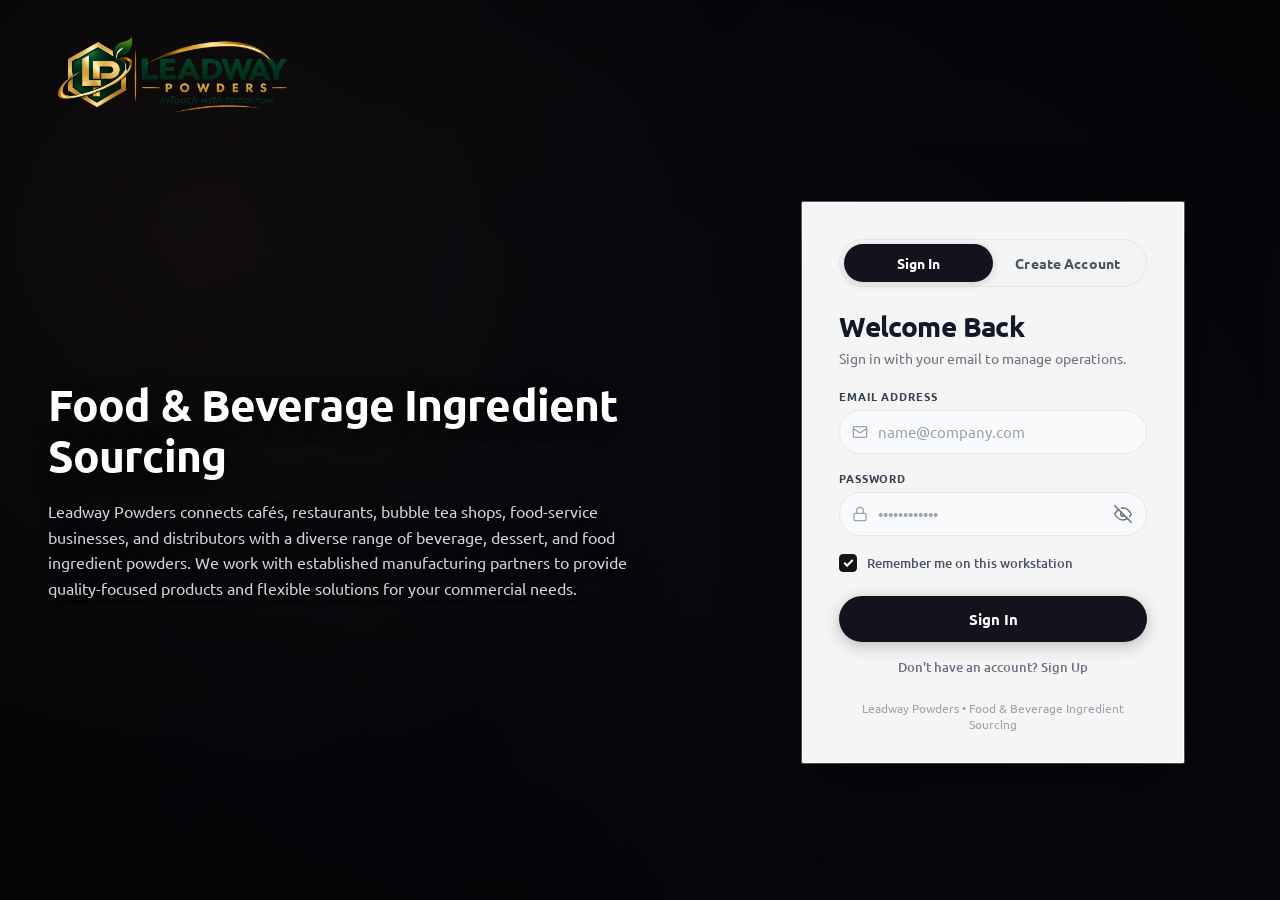
==== commit ae896e6f: "feat(admin): align product form with food and beverage ingredients" ====
--- a/admin/index.html
+++ b/admin/index.html
@@ -5,9 +5,9 @@
   <meta charset="UTF-8">
   <meta name="viewport" content="width=device-width, initial-scale=1.0">
   <meta name="description"
-    content="Velora Store Management Dashboard — Real-time order fulfillment, revenue analytics, customer tracking, and stock inventory.">
-  <title>Velora Operations — Store Management Dashboard</title>
-  <link rel="icon" type="image/png" href="../frontend/images/LandingPageImages/favicon.png">
+    content="Leadway Powders admin portal for managing orders, customers, products, and stock inventory.">
+  <title>Leadway Powders — Admin Portal</title>
+  <link rel="icon" type="image/png" href="./images/favicon.png?v=20261110">
 
   <script>
     (function () {
@@ -189,7 +189,7 @@
             localStorage.setItem('velora_admin_user', JSON.stringify({
               id: 1,
               full_name: 'Kristina Evans',
-              email: 'kris.evans@velora.co.za',
+              email: 'admin@example.com',
               role: 'Studio Director'
             }));
           }
@@ -279,7 +279,7 @@
 
     if (!window.showToast) {
       window.showToast = function (msg, duration) {
-        _queueOrRun('_realShowToast', () => console.log('[Velora Toast]', msg), msg, duration);
+        _queueOrRun('_realShowToast', () => console.log('[Leadway Powders Toast]', msg), msg, duration);
       };
     }
 
@@ -363,7 +363,7 @@
           const a = document.createElement('a');
           a.style.display = 'none';
           a.href = downloadPath;
-          a.download = 'velora-project.zip';
+          a.download = 'leadway-powders-admin.zip';
           document.body.appendChild(a);
           a.click();
           setTimeout(() => {
@@ -388,7 +388,7 @@
       <header class="kinder-top-bar">
         <div class="kinder-brand-logo-group">
           <div class="kinder-brand-text">
-            <img src="../frontend/images/LandingPageImages/logo.png" alt="LEADWAY POWDERS" class="admin-brand-logo">
+            <img src="./images/logo.png" alt="LEADWAY POWDERS" class="admin-brand-logo">
           </div>
         </div>
         <div class="kinder-top-actions">
@@ -404,11 +404,12 @@
       </header>
 
       <main class="kinder-main-container">
-        <section class="kinder-editorial-hero" aria-label="Velora Studio Overview">
-          <h2 class="kinder-hero-headline">High Fashion & Retail Management Orchestration</h2>
+        <section class="kinder-editorial-hero" aria-label="Leadway Powders Overview">
+          <h2 class="kinder-hero-headline">Food &amp; Beverage Ingredient Sourcing</h2>
           <p class="kinder-hero-desc">
-            Unified dispatch management, live South African ZAR settlement via Ozow & SnapScan, real-time catalog stock
-            control, and bespoke client concierge workflows.
+            Leadway Powders connects cafés, restaurants, bubble tea shops, food-service businesses, and distributors
+            with a diverse range of beverage, dessert, and food ingredient powders. We work with established
+            manufacturing partners to provide quality-focused products and flexible solutions for your commercial needs.
           </p>
         </section>
 
@@ -458,7 +459,7 @@
                     <path d="m22 7-8.97 5.7a1.94 1.94 0 0 1-2.06 0L2 7"></path>
                   </svg>
 
-                  <input type="email" id="kinderEmail" class="kinder-underline-input" placeholder="name@velora.co.za"
+                  <input type="email" id="kinderEmail" class="kinder-underline-input" placeholder="name@company.com"
                     autocomplete="off">
                 </div>
               </div>
@@ -530,7 +531,7 @@
             </form>
 
             <div class="kinder-footer-text">
-              Velora Central Operations • High Fashion & Luxury Atelier, Sandton
+              Leadway Powders • Food & Beverage Ingredient Sourcing
             </div>
           </div>
         </section>
@@ -550,7 +551,7 @@
             style="display: flex; align-items: center; justify-content: space-between; border-bottom: 1px solid var(--dash-sidebar-line); padding-bottom: 16px; margin-bottom: 8px;">
             <a href="./index.html" class="sidebar-brand" style="border-bottom: none; padding: 0;"
               aria-label="LEADWAY POWDERS home">
-              <span class="brand"><img src="../frontend/images/LandingPageImages/logo.png" alt="LEADWAY POWDERS"></span>
+              <span class="brand"><img src="./logo.png?v=20261110" alt="LEADWAY POWDERS"></span>
               <span class="brand-subtitle">Operations Portal</span>
             </a>
             <button type="button" class="sidebar-mobile-close-btn" id="sidebarMobileCloseBtn"
@@ -926,7 +927,7 @@
                     style="display: flex; justify-content: space-between; align-items: center; padding: 12px 14px; background: var(--dash-bg); border-radius: 10px;">
                     <div>
                       <div style="font-weight: 600; font-size: 13.5px;">In-Transit Shipments</div>
-                      <div style="font-size: 11.5px; color: var(--muted);">En route via Velora Courier</div>
+                      <div style="font-size: 11.5px; color: var(--muted);">En route via our courier partners</div>
                     </div>
                     <button type="button" class="drawer-btn drawer-btn-dark"
                       style="flex: initial; padding: 6px 14px; font-size: 12px;"
@@ -1344,7 +1345,7 @@
                   </div>
                   <select class="filter-select" id="customerTierFilter">
                     <option value="all">All Tiers</option>
-                    <option value="Velora Client">Velora Client</option>
+                    <option value="Leadway Powders Client">Leadway Powders Client</option>
                     <option value="VIP Privilege">VIP Privilege</option>
                     <option value="Gold Member">Gold Member</option>
                     <option value="Standard">Standard</option>
@@ -1614,13 +1615,13 @@
                       <div class="settings-field-group">
                         <label class="settings-label" for="settingStoreName">Studio Store Name</label>
                         <input type="text" id="settingStoreName" class="settings-input"
-                          value="VELORA E-Commerce Studio">
+                          value="Leadway Powders">
                       </div>
                       <div class="settings-field-row">
                         <div class="settings-field-group">
                           <label class="settings-label" for="settingSupportEmail">Support Desk Email</label>
                           <input type="email" id="settingSupportEmail" class="settings-input"
-                            value="studio@velora.co.za">
+                            value="">
                         </div>
                         <div class="settings-field-group">
                           <label class="settings-label" for="settingPhone">Dispatch Hotline</label>
@@ -1783,7 +1784,7 @@
                           <select id="settingCourierPartner" class="settings-select">
                             <option value="The Courier Guy" selected>The Courier Guy (Locker & Door-to-Door)</option>
                             <option value="DHL Express SA">DHL Express South Africa</option>
-                            <option value="Velora Studio Courier">Velora Dedicated Studio Dispatch</option>
+                            <option value="Other">Other Courier Partner</option>
                           </select>
                         </div>
                         <div class="settings-field-group">
@@ -1948,7 +1949,7 @@
                       onerror="this.onerror=null;this.src='data:image/svg+xml,%3Csvg xmlns=\'http://www.w3.org/2000/svg\' width=\'48\' height=\'48\' viewBox=\'0 0 48 48\'%3E%3Ccircle cx=\'24\' cy=\'24\' r=\'24\' fill=\'%23232030\'/%3E%3Ctext x=\'24\' y=\'29\' fill=\'%23c9a57a\' font-size=\'16\' text-anchor=\'middle\' font-family=\'sans-serif\'%3EV%3C/text%3E%3C/svg%3E'">
                     <div class="drawer-customer-info">
                       <div class="drawer-customer-name" id="drawerCustomerName">Customer Name</div>
-                      <div class="drawer-customer-meta">Velora Registered Client</div>
+                      <div class="drawer-customer-meta">Leadway Powders Client</div>
                     </div>
                     <div class="drawer-contact-actions">
                       <a href="mailto:client@example.com" class="contact-action-btn" id="drawerEmailLink" title="Send Email">
@@ -1979,14 +1980,14 @@
                   </div>
 
                   <div class="drawer-logistics-box">
-                    <div class="drawer-logistics-title">Velora Logistics Waybill</div>
+                    <div class="drawer-logistics-title">Leadway Powders Delivery Waybill</div>
                     <div class="drawer-logistics-trk" id="drawerTrackingNumber">TRK-ZA-000000</div>
                   </div>
 
                   <div class="dispatch-details-group">
                     <div class="dispatch-info-row">
                       <span class="dispatch-label">Fulfillment Hub:</span>
-                      <span class="dispatch-val" id="drawerTrackingLocation">Velora Fulfillment Centre</span>
+                      <span class="dispatch-val" id="drawerTrackingLocation">Leadway Powders Dispatch Centre</span>
                     </div>
                     <div class="dispatch-info-row">
                       <span class="dispatch-label">Delivery Province:</span>
@@ -2041,7 +2042,7 @@
       <div class="studio-modal-title-group">
         <h3 class="studio-modal-heading" id="productModalTitle">Add New Product</h3>
         <p class="studio-modal-subheading" id="productModalSubheading">
-          Fill in the details to publish a new piece to your store catalog.
+          Add ingredient details, pricing, and stock information for your catalog.
         </p>
       </div>
 
@@ -2063,14 +2064,14 @@
           <section class="studio-form-card">
             <div class="studio-card-simple-title">
               <h4>Basic Information</h4>
-              <p>Primary title, category and collection</p>
+              <p>Product name, ingredient category, and brand</p>
             </div>
 
             <div class="studio-input-group">
               <label for="newProdTitle" class="studio-label">
                 Product Name / Title <span class="studio-req">*</span>
               </label>
-              <input type="text" id="newProdTitle" class="studio-input" placeholder="e.g. Vintage Heavyweight Boxy T-Shirt">
+              <input type="text" id="newProdTitle" class="studio-input" placeholder="e.g. Classic Milk Tea Powder">
             </div>
 
             <div class="studio-grid-2">
@@ -2080,23 +2081,27 @@
                 </label>
                 <div class="studio-select-wrapper">
                   <select id="newProdCategory" class="studio-select">
-                    <option value="T-Shirts" selected>T-Shirts</option>
-                    <option value="Jeans">Jeans</option>
-                    <option value="Shirts">Shirts</option>
-                    <option value="Hoodies & Sweaters">Hoodies &amp; Sweaters</option>
-                    <option value="Jackets & Outerwear">Jackets &amp; Outerwear</option>
-                    <option value="Trousers & Pants">Trousers &amp; Pants</option>
-                    <option value="Bags">Bags</option>
-                    <option value="Footwear">Footwear</option>
-                    <option value="Accessories">Accessories</option>
-                    <option value="Objects">Objects &amp; Lifestyle</option>
+                    <option value="Milk Tea Powder" selected>Milk Tea Powder</option>
+                    <option value="Milk Foam Powder">Milk Foam Powder</option>
+                    <option value="Fruit Juice Powder">Fruit Juice Powder</option>
+                    <option value="Beverage Flavor Powder">Beverage Flavor Powder</option>
+                    <option value="Soft Ice Cream Powder">Soft Ice Cream Powder</option>
+                    <option value="Milkshake Powder">Milkshake Powder</option>
+                    <option value="Smoothie Powder">Smoothie Powder</option>
+                    <option value="Snow Ice Powder">Snow Ice Powder</option>
+                    <option value="Pudding Powder">Pudding Powder</option>
+                    <option value="Jelly Powder">Jelly Powder</option>
+                    <option value="Cookie Crumbles">Cookie Crumbles</option>
+                    <option value="Premix Powder">Premix Powder</option>
+                    <option value="Waffling Powder">Waffling Powder</option>
+                    <option value="Tiger Powder">Tiger Powder</option>
                   </select>
                 </div>
               </div>
 
               <div class="studio-input-group">
-                <label for="newProdEyebrow" class="studio-label">Collection / Brand</label>
-                <input type="text" id="newProdEyebrow" class="studio-input" placeholder="e.g. Velora Essentials">
+                <label for="newProdEyebrow" class="studio-label">Brand / Product Range</label>
+                <input type="text" id="newProdEyebrow" class="studio-input" placeholder="e.g. Leadway Beverage Powders">
               </div>
             </div>
           </section>
@@ -2105,17 +2110,17 @@
           <section class="studio-form-card">
             <div class="studio-card-simple-title">
               <h4>Pricing &amp; Inventory</h4>
-              <p>Retail pricing and available warehouse stock</p>
+              <p>Set product pricing and available stock</p>
             </div>
 
             <div class="studio-grid-3">
               <div class="studio-input-group">
                 <label for="newProdPrice" class="studio-label">
-                  Retail Price (ZAR) <span class="studio-req">*</span>
+                  Selling Price (ZAR) <span class="studio-req">*</span>
                 </label>
                 <div class="studio-prefix-input">
                   <span class="studio-input-prefix">R</span>
-                  <input type="number" id="newProdPrice" class="studio-input studio-input-with-prefix" placeholder="450" min="0" step="0.01">
+                  <input type="number" id="newProdPrice" class="studio-input studio-input-with-prefix" placeholder="e.g. 250" min="0" step="0.01">
                 </div>
               </div>
 
@@ -2123,7 +2128,7 @@
                 <label for="newProdComparePrice" class="studio-label">Compare-at Price (ZAR)</label>
                 <div class="studio-prefix-input">
                   <span class="studio-input-prefix">R</span>
-                  <input type="number" id="newProdComparePrice" class="studio-input studio-input-with-prefix" placeholder="590" min="0" step="0.01">
+                  <input type="number" id="newProdComparePrice" class="studio-input studio-input-with-prefix" placeholder="e.g. 280" min="0" step="0.01">
                 </div>
               </div>
 
@@ -2131,7 +2136,7 @@
                 <label for="newProdCostPrice" class="studio-label">Cost per Item (ZAR)</label>
                 <div class="studio-prefix-input">
                   <span class="studio-input-prefix">R</span>
-                  <input type="number" id="newProdCostPrice" class="studio-input studio-input-with-prefix" placeholder="180" min="0" step="0.01">
+                  <input type="number" id="newProdCostPrice" class="studio-input studio-input-with-prefix" placeholder="e.g. 160" min="0" step="0.01">
                 </div>
               </div>
             </div>
@@ -2141,7 +2146,7 @@
                 <label for="newProdStock" class="studio-label">
                   Stock Quantity <span class="studio-req">*</span>
                 </label>
-                <input type="number" id="newProdStock" class="studio-input" placeholder="15" min="0">
+                <input type="number" id="newProdStock" class="studio-input" placeholder="e.g. 50" min="0">
               </div>
 
               <div class="studio-input-group">
@@ -2371,48 +2376,48 @@
           <!-- Section 4: Variants, Specifications & Details -->
           <section class="studio-form-card">
             <div class="studio-card-simple-title">
-              <h4>Variants &amp; Details</h4>
-              <p>Sizes, colors, silhouette and care instructions</p>
+              <h4>Product Details &amp; Applications</h4>
+              <p>Pack sizes, flavors, product specifications, and handling information</p>
             </div>
 
             <div class="studio-grid-2">
               <div class="studio-input-group">
-                <label for="newProdSizes" class="studio-label">Available Sizes</label>
-                <input type="text" id="newProdSizes" class="studio-input" placeholder="e.g. S, M, L, XL or 28, 30, 32">
+                <label for="newProdSizes" class="studio-label">Pack Sizes</label>
+                <input type="text" id="newProdSizes" class="studio-input" placeholder="e.g. 500 g, 1 kg, 5 kg">
               </div>
 
               <div class="studio-input-group">
-                <label for="newProdColors" class="studio-label">Available Colors</label>
-                <input type="text" id="newProdColors" class="studio-input" placeholder="e.g. Washed Black, Vintage White">
+                <label for="newProdColors" class="studio-label">Flavor / Variety</label>
+                <input type="text" id="newProdColors" class="studio-input" placeholder="e.g. Original, Taro, Matcha">
               </div>
             </div>
 
             <div class="studio-grid-2" style="margin-top: 14px;">
               <div class="studio-input-group">
-                <label for="newProdFit" class="studio-label">Fit / Silhouette</label>
-                <input type="text" id="newProdFit" class="studio-input" placeholder="e.g. Boxy Oversized Fit">
+                <label for="newProdFit" class="studio-label">Preparation / Application</label>
+                <input type="text" id="newProdFit" class="studio-input" placeholder="e.g. Mix with water or milk for beverages">
               </div>
 
               <div class="studio-input-group">
-                <label for="newProdDetails" class="studio-label">Fabric &amp; Specifications</label>
-                <input type="text" id="newProdDetails" class="studio-input" placeholder="e.g. 100% Combed Cotton (240 GSM)">
+                <label for="newProdDetails" class="studio-label">Product Specifications</label>
+                <input type="text" id="newProdDetails" class="studio-input" placeholder="e.g. Ingredients, net weight, and product format">
               </div>
             </div>
 
             <div class="studio-input-group" style="margin-top: 14px;">
               <label for="newProdDescription" class="studio-label">Product Description</label>
-              <textarea id="newProdDescription" class="studio-textarea" rows="3" placeholder="Describe the product styling, fit, texture, and everyday versatility..."></textarea>
+              <textarea id="newProdDescription" class="studio-textarea" rows="3" placeholder="Describe the ingredient, flavor, uses, and benefits for food-service or beverage applications..."></textarea>
             </div>
 
             <div class="studio-grid-2" style="margin-top: 14px;">
               <div class="studio-input-group">
-                <label for="newProdCare" class="studio-label">Care Instructions</label>
-                <textarea id="newProdCare" class="studio-textarea studio-textarea-compact" rows="2" placeholder="e.g. Cold wash with like colors. Hang dry."></textarea>
+                <label for="newProdCare" class="studio-label">Storage &amp; Handling</label>
+                <textarea id="newProdCare" class="studio-textarea studio-textarea-compact" rows="2" placeholder="e.g. Store sealed in a cool, dry place."></textarea>
               </div>
 
               <div class="studio-input-group">
-                <label for="newProdDelivery" class="studio-label">Shipping &amp; Fulfillment</label>
-                <textarea id="newProdDelivery" class="studio-textarea studio-textarea-compact" rows="2" placeholder="e.g. Dispatched within 24 hours. Express courier."></textarea>
+                <label for="newProdDelivery" class="studio-label">Delivery &amp; Fulfillment</label>
+                <textarea id="newProdDelivery" class="studio-textarea studio-textarea-compact" rows="2" placeholder="e.g. Lead time, delivery options, or bulk-order requirements."></textarea>
               </div>
             </div>
 
@@ -2426,7 +2431,7 @@
       <!-- 3. Footer -->
       <div class="studio-modal-footer">
         <div class="studio-footer-status">
-          <span id="studioFooterStatus">Ready to publish to online store</span>
+          <span id="studioFooterStatus">Ready to publish to product catalog</span>
         </div>
 
         <div class="studio-footer-actions">
@@ -2434,7 +2439,7 @@
             Discard
           </button>
           <button type="submit" class="studio-btn-publish" id="btnSubmitProduct">
-            <span class="studio-btn-text">Publish Product to Store</span>
+            <span class="studio-btn-text">Publish Product to Catalog</span>
             <span class="studio-btn-arrow">↗</span>
           </button>
         </div>
@@ -2479,7 +2484,7 @@
 
             <div class="studio-input-group">
               <label class="studio-label" for="driverEmail">Email Address <span class="studio-req">*</span></label>
-              <input class="studio-input" id="driverEmail" name="email" type="email" placeholder="e.g. sipho.driver@velora.co.za" required maxlength="254">
+              <input class="studio-input" id="driverEmail" name="email" type="email" placeholder="e.g. driver@company.com" required maxlength="254">
             </div>
 
             <div class="studio-grid-2">
@@ -2702,7 +2707,7 @@
     </div>
   </div>
 
-  <!-- Velora Studio Global Confirmation Modal -->
+  <!-- Leadway Powders Global Confirmation Modal -->
   <div class="dash-modal-backdrop" id="veloraConfirmModal" role="dialog" aria-modal="true" aria-labelledby="confirmModalTitle">
     <div class="dash-modal velora-confirm-dialog">
       <div class="confirm-dialog-header">
--- a/admin/dashboard.css
+++ b/admin/dashboard.css
@@ -139,7 +139,7 @@
   height: auto;
   box-sizing: border-box;
   padding: 6px;
-  background: #f6f5f1;
+  background: transparent;
   border-radius: 4px;
 }
 
@@ -1842,8 +1842,8 @@
   position: fixed;
   inset: 0;
   background-image:
-    linear-gradient(135deg, rgba(6, 4, 10, 0.95) 0%, rgba(10, 7, 14, 0.94) 45%, rgba(6, 4, 10, 0.96) 100%),
-    url('./images/authBackground.jpg');
+    linear-gradient(135deg, rgba(6, 4, 10, 0.45) 0%, rgba(10, 7, 14, 0.5) 45%, rgba(6, 4, 10, 0.55) 100%),
+    url('https://www.allwinfood.com/storage/media/products/products%20banner/products-06.jpg');
   background-position: center;
   background-size: cover;
   background-repeat: no-repeat;
@@ -1943,7 +1943,7 @@
   object-fit: contain;
   box-sizing: border-box;
   padding: 8px;
-  background: #f6f5f1;
+  background: transparent;
   border-radius: 4px;
 }
 
@@ -6463,8 +6463,8 @@
   width: 100vw;
   background-color: #060408;
   background-image:
-    linear-gradient(135deg, rgba(6, 4, 10, 0.95) 0%, rgba(10, 7, 14, 0.94) 45%, rgba(6, 4, 10, 0.96) 100%),
-    url('./images/authBackground.jpg');
+    linear-gradient(135deg, rgba(6, 4, 10, 0.45) 0%, rgba(10, 7, 14, 0.5) 45%, rgba(6, 4, 10, 0.55) 100%),
+    url('https://www.allwinfood.com/storage/media/products/products%20banner/products-06.jpg');
   background-size: cover;
   background-position: center center;
   background-repeat: no-repeat;
@@ -6510,8 +6510,8 @@
   height: 100%;
   background-color: #060408;
   background-image:
-    linear-gradient(135deg, rgba(6, 4, 10, 0.95) 0%, rgba(10, 7, 14, 0.94) 45%, rgba(6, 4, 10, 0.96) 100%),
-    url('./images/authBackground.jpg'),
+    linear-gradient(135deg, rgba(6, 4, 10, 0.45) 0%, rgba(10, 7, 14, 0.5) 45%, rgba(6, 4, 10, 0.55) 100%),
+    url('https://www.allwinfood.com/storage/media/products/products%20banner/products-06.jpg'),
     radial-gradient(ellipse at 50% 40%, #0f0c18 0%, #060408 80%);
   background-size: cover;
   background-position: center center;
